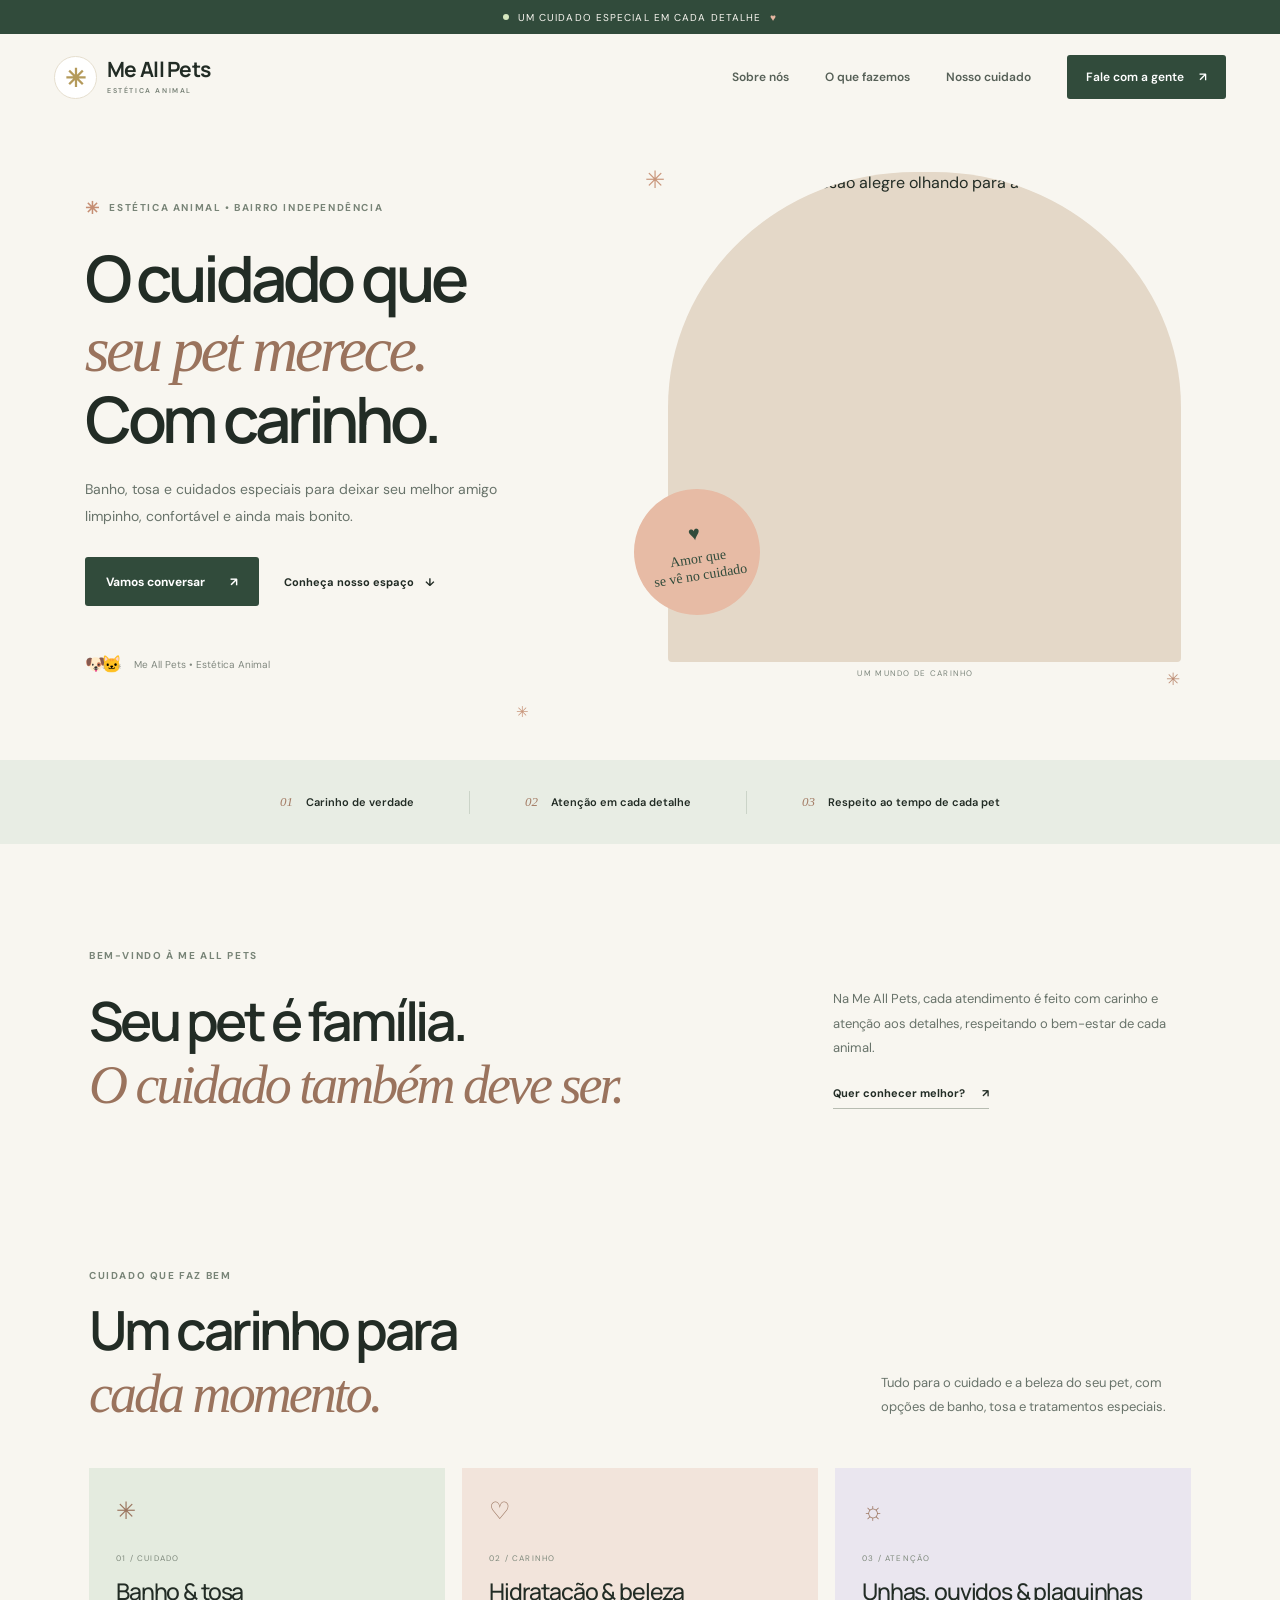
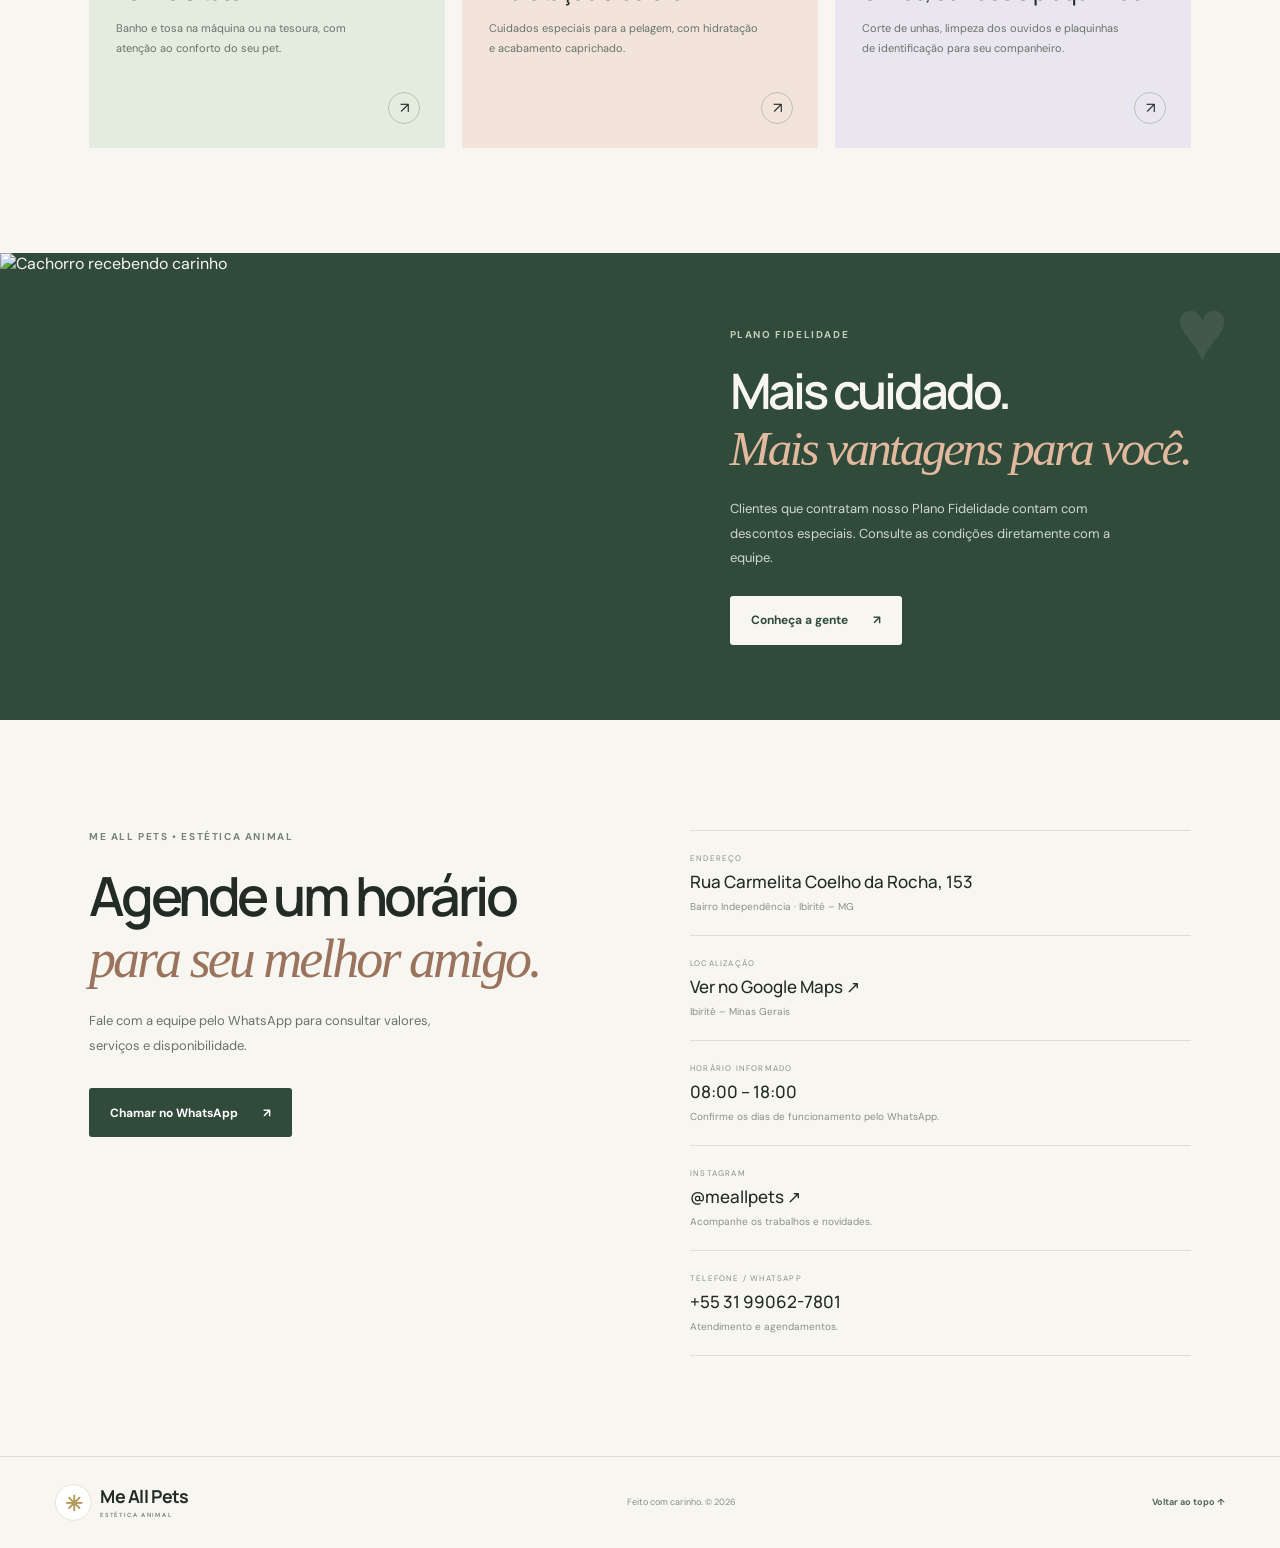
==== index.html @ ff96eff1 "Add confirmed city and map link for Me All Pets" ====
<!doctype html>
<html lang="pt-BR">
<head>
  <meta charset="utf-8">
  <meta name="viewport" content="width=device-width, initial-scale=1">
  <meta name="theme-color" content="#f8f6f0">
  <meta name="description" content="Me All Pets em Ibirité, MG — estética animal, banho e tosa, hidratação e plaquinhas de identificação.">
  <title>Me All Pets | Estética Animal</title>
  <link rel="preconnect" href="https://fonts.googleapis.com">
  <link rel="preconnect" href="https://fonts.gstatic.com" crossorigin>
  <link href="https://fonts.googleapis.com/css2?family=DM+Sans:wght@400;500;600;700&family=Manrope:wght@400;500;600;700;800&display=swap" rel="stylesheet">
  <link rel="stylesheet" href="styles.css">
</head>
<body>
  <div class="announcement"><span class="announcement-dot"></span> Um cuidado especial em cada detalhe <span class="announcement-heart">♥</span></div>
  <header class="site-header">
    <a class="brand" href="#inicio" aria-label="Me All Pets, início">
      <span class="brand-mark">✳</span><span>Me All Pets<small>ESTÉTICA ANIMAL</small></span>
    </a>
    <button class="menu-toggle" aria-label="Abrir menu" aria-expanded="false"><span></span><span></span></button>
    <nav class="main-nav" aria-label="Navegação principal">
      <a href="#sobre">Sobre nós</a><a href="#servicos">O que fazemos</a><a href="#diferenciais">Nosso cuidado</a><a href="#contato" class="nav-cta">Fale com a gente <span>↗</span></a>
    </nav>
  </header>

  <main>
    <section class="hero" id="inicio">
      <div class="hero-copy">
        <div class="eyebrow"><span>✳</span> ESTÉTICA ANIMAL • BAIRRO INDEPENDÊNCIA</div>
        <h1>O cuidado que<br><em>seu pet merece.</em><br>Com carinho.</h1>
        <p>Banho, tosa e cuidados especiais para deixar seu melhor amigo limpinho, confortável e ainda mais bonito.</p>
        <div class="hero-actions"><a class="button button-dark" href="#contato">Vamos conversar <span>↗</span></a><a class="text-link" href="#servicos">Conheça nosso espaço <span>↓</span></a></div>
        <div class="hero-note"><span class="note-avatars">🐶 🐱</span><span>Me All Pets • Estética Animal</span></div>
      </div>
      <div class="hero-visual">
        <div class="hero-image-wrap"><img src="https://images.unsplash.com/photo-1543466835-00a7907e9de1?auto=format&fit=crop&w=1100&q=85" alt="Cachorro de expressão alegre olhando para a câmera"></div>
        <div class="floating-sticker"><span>♥</span><strong>Amor que<br>se vê no cuidado</strong></div>
        <div class="image-caption"><span>UM MUNDO DE CARINHO</span><span>✳</span></div>
      </div>
      <span class="hero-spark spark-one">✳</span><span class="hero-spark spark-two">✳</span>
    </section>

    <section class="trust-strip" aria-label="Nosso jeito de cuidar">
      <div><span>01</span><strong>Carinho de verdade</strong></div><i></i><div><span>02</span><strong>Atenção em cada detalhe</strong></div><i></i><div><span>03</span><strong>Respeito ao tempo de cada pet</strong></div>
    </section>

    <section class="intro section-pad" id="sobre">
      <div class="section-kicker">BEM-VINDO À ME ALL PETS</div>
      <div class="intro-grid"><h2>Seu pet é família.<br><em>O cuidado também deve ser.</em></h2><div class="intro-text"><p>Na Me All Pets, cada atendimento é feito com carinho e atenção aos detalhes, respeitando o bem-estar de cada animal.</p><a href="#contato" class="under-link">Quer conhecer melhor? <span>↗</span></a></div></div>
    </section>

    <section class="services section-pad" id="servicos">
      <div class="section-heading"><div><div class="section-kicker">CUIDADO QUE FAZ BEM</div><h2>Um carinho para<br><em>cada momento.</em></h2></div><p>Tudo para o cuidado e a beleza do seu pet, com opções de banho, tosa e tratamentos especiais.</p></div>
      <div class="service-grid">
        <article class="service-card service-green"><div class="service-icon">✳</div><div class="service-number">01 / CUIDADO</div><h3>Banho & tosa</h3><p>Banho e tosa na máquina ou na tesoura, com atenção ao conforto do seu pet.</p><a href="#contato" aria-label="Consultar banho e tosa">↗</a></article>
        <article class="service-card service-peach"><div class="service-icon">♡</div><div class="service-number">02 / CARINHO</div><h3>Hidratação & beleza</h3><p>Cuidados especiais para a pelagem, com hidratação e acabamento caprichado.</p><a href="#contato" aria-label="Consultar produtos e acessórios">↗</a></article>
        <article class="service-card service-lilac"><div class="service-icon">☼</div><div class="service-number">03 / ATENÇÃO</div><h3>Unhas, ouvidos & plaquinhas</h3><p>Corte de unhas, limpeza dos ouvidos e plaquinhas de identificação para seu companheiro.</p><a href="#contato" aria-label="Conversar sobre cuidados">↗</a></article>
      </div>
    </section>

    <section class="care-banner" id="diferenciais">
      <div class="care-photo"><img src="https://images.unsplash.com/photo-1516734212186-a967f81ad0d7?auto=format&fit=crop&w=1000&q=85" alt="Cachorro recebendo carinho"></div>
      <div class="care-copy"><div class="section-kicker">PLANO FIDELIDADE</div><h2>Mais cuidado.<br><em>Mais vantagens para você.</em></h2><p>Clientes que contratam nosso Plano Fidelidade contam com descontos especiais. Consulte as condições diretamente com a equipe.</p><a class="button button-light" href="#contato">Conheça a gente <span>↗</span></a></div>
      <span class="care-decoration">♥</span>
    </section>

    <section class="contact section-pad" id="contato">
      <div class="contact-main"><div class="section-kicker">ME ALL PETS • ESTÉTICA ANIMAL</div><h2>Agende um horário<br><em>para seu melhor amigo.</em></h2><p>Fale com a equipe pelo WhatsApp para consultar valores, serviços e disponibilidade.</p><a class="button button-dark" href="https://api.whatsapp.com/send?phone=5531990627801" target="_blank" rel="noopener">Chamar no WhatsApp <span>↗</span></a></div>
      <div class="contact-details"><div class="detail-row"><span>ENDEREÇO</span><strong>Rua Carmelita Coelho da Rocha, 153</strong><small>Bairro Independência · Ibirité – MG</small></div><div class="detail-row"><span>LOCALIZAÇÃO</span><strong><a href="https://www.google.com/maps/search/?api=1&query=Rua+Carmelita+Coelho+da+Rocha+153+Ibirite+MG" target="_blank" rel="noopener">Ver no Google Maps ↗</a></strong><small>Ibirité – Minas Gerais</small></div><div class="detail-row"><span>HORÁRIO INFORMADO</span><strong>08:00 – 18:00</strong><small>Confirme os dias de funcionamento pelo WhatsApp.</small></div><div class="detail-row"><span>INSTAGRAM</span><strong><a href="https://www.instagram.com/meallpets/" target="_blank" rel="noopener">@meallpets ↗</a></strong><small>Acompanhe os trabalhos e novidades.</small></div><div class="detail-row"><span>TELEFONE / WHATSAPP</span><strong>+55 31 99062-7801</strong><small>Atendimento e agendamentos.</small></div></div>
    </section>
  </main>

  <footer class="footer"><a class="brand brand-footer" href="#inicio"><span class="brand-mark">✳</span><span>Me All Pets<small>ESTÉTICA ANIMAL</small></span></a><span>Feito com carinho. © <span id="year"></span></span><a href="#inicio">Voltar ao topo ↑</a></footer>
  <script src="script.js"></script>
</body>
</html>
---- styles.css ----
:root{--ink:#222c25;--muted:#68736a;--cream:#f8f6f0;--green:#dce8d9;--deep:#314b3b;--peach:#f4e3d7;--lilac:#e9e4f0;--line:#dcded5;--serif:Georgia,"Times New Roman",serif}*{box-sizing:border-box}html{scroll-behavior:smooth}body{margin:0;background:var(--cream);color:var(--ink);font-family:"DM Sans",sans-serif}a{color:inherit;text-decoration:none}.announcement{height:34px;background:var(--deep);color:#f8f6f0;display:flex;align-items:center;justify-content:center;gap:9px;font-size:10px;letter-spacing:.11em;text-transform:uppercase}.announcement-dot{width:6px;height:6px;border-radius:50%;background:#d6e7bf}.announcement-heart{color:#e6b6a1}.site-header{height:86px;max-width:1240px;padding:0 34px;margin:auto;display:flex;align-items:center;justify-content:space-between}.brand{display:flex;align-items:center;gap:10px;font-family:"Manrope",sans-serif;font-size:21px;font-weight:700;line-height:1;letter-spacing:-.7px}.brand-mark{width:43px;height:43px;border-radius:50%;background:#fff;color:#b49a5b;border:1px solid #e6dfcf;display:grid;place-items:center;font-size:25px}.brand-light{font-weight:500;color:#829080}.brand small{display:block;font:600 7px "DM Sans",sans-serif;letter-spacing:1.6px;margin-top:6px;color:#778176}.main-nav{display:flex;align-items:center;gap:36px;font-size:12px;font-weight:600}.main-nav>a:not(.nav-cta){color:#566057}.main-nav>a:hover,.text-link:hover,.under-link:hover{color:#a46d54}.nav-cta{background:var(--deep);color:white;padding:14px 19px;border-radius:3px}.nav-cta span{margin-left:12px}.menu-toggle{display:none}.hero{max-width:1240px;margin:auto;padding:52px 34px 70px;display:grid;grid-template-columns:1fr 1fr;align-items:center;gap:55px;position:relative;overflow:hidden}.hero-copy{padding:20px 0 10px 5.5%}.eyebrow,.section-kicker{font-size:10px;font-weight:700;letter-spacing:.16em;color:#788477}.eyebrow{display:flex;align-items:center;gap:9px;margin-bottom:24px}.eyebrow span{color:#c58e73;font-size:17px}h1,h2,h3,p{margin-top:0}h1,h2{font-family:"Manrope",sans-serif;font-weight:600;letter-spacing:-.065em}h1{font-size:clamp(43px,5vw,68px);line-height:1.08;margin-bottom:23px}h1 em,h2 em{font-family:var(--serif);font-weight:400;color:#9a735d;letter-spacing:-.055em} .hero-copy>p{max-width:420px;color:var(--muted);font-size:14px;line-height:1.9;margin-bottom:28px}.hero-actions{display:flex;align-items:center;gap:25px;flex-wrap:wrap}.button{min-height:49px;padding:0 21px;display:inline-flex;align-items:center;justify-content:center;gap:25px;font-size:12px;font-weight:700;border-radius:3px;transition:transform .2s,background .2s}.button:hover{transform:translateY(-3px)}.button-dark{background:var(--deep);color:#fff}.button-dark:hover{background:#22382b}.button-light{background:var(--cream);color:var(--deep)}.text-link,.under-link{font-size:11px;font-weight:700}.text-link span{margin-left:8px}.hero-note{display:flex;align-items:center;gap:12px;margin-top:47px;color:#81887f;font-size:10px}.note-avatars{font-size:17px;letter-spacing:-5px;padding-right:5px}.hero-visual{position:relative;padding:0 8% 28px 0}.hero-image-wrap{height:490px;overflow:hidden;border-radius:48% 48% 4px 4px;background:#e4d8c8}.hero-image-wrap img,.care-photo img{width:100%;height:100%;object-fit:cover;display:block}.hero-image-wrap img{object-position:52% center}.floating-sticker{position:absolute;left:-34px;bottom:75px;width:126px;height:126px;border-radius:50%;background:#e7bba5;display:flex;flex-direction:column;justify-content:center;align-items:center;text-align:center;color:var(--deep);transform:rotate(-9deg)}.floating-sticker span{font-size:20px;margin-bottom:5px}.floating-sticker strong{font-family:var(--serif);font-size:14px;font-weight:400;line-height:1.15}.image-caption{position:absolute;bottom:0;right:8%;width:58%;display:flex;justify-content:space-between;font-size:8px;letter-spacing:.16em;color:#7d877d}.image-caption span:last-child{font-size:17px;color:#bd8d74}.hero-spark{position:absolute;color:#c8957a}.spark-one{top:44px;right:48%;font-size:24px}.spark-two{bottom:38px;left:40%;font-size:15px}.trust-strip{background:#e8ede4;min-height:84px;display:flex;align-items:center;justify-content:center;gap:55px;padding:20px}.trust-strip div{display:flex;align-items:center;gap:13px}.trust-strip div span{font:italic 13px var(--serif);color:#a47c65}.trust-strip strong{font-size:11px;font-weight:600}.trust-strip i{height:23px;width:1px;background:#cbd4c8}.section-pad{max-width:1170px;margin:auto;padding:105px 34px}.intro .section-kicker{margin-bottom:25px}.intro-grid{display:grid;grid-template-columns:1.3fr .7fr;gap:80px;align-items:end}.intro h2,.section-heading h2,.care-copy h2,.contact h2{font-size:clamp(35px,4.3vw,54px);line-height:1.14;margin:0}.intro-text{max-width:360px;padding-bottom:7px}.intro-text p,.section-heading>p,.care-copy>p,.contact-main>p{font-size:13px;line-height:1.9;color:var(--muted);margin-bottom:20px}.under-link{display:inline-block;border-bottom:1px solid #b7bcb1;padding-bottom:8px}.under-link span{margin-left:14px}.services{padding-top:48px}.section-heading{display:flex;align-items:end;justify-content:space-between;gap:50px;margin-bottom:43px}.section-heading .section-kicker{margin-bottom:17px}.section-heading>p{max-width:310px;margin-bottom:5px}.service-grid{display:grid;grid-template-columns:repeat(3,1fr);gap:17px}.service-card{min-height:280px;padding:27px 27px 25px;position:relative}.service-green{background:#e4ebdf}.service-peach{background:#f2e4db}.service-lilac{background:#eae6ef}.service-icon{font-size:24px;color:#9b755f;margin-bottom:27px}.service-number{font-size:8px;letter-spacing:.15em;color:#7e897c;margin-bottom:12px}.service-card h3{font:500 23px "Manrope",sans-serif;letter-spacing:-.05em;margin-bottom:12px}.service-card p{max-width:270px;font-size:11px;line-height:1.8;color:#68736a}.service-card>a{position:absolute;right:25px;bottom:24px;width:32px;height:32px;border:1px solid #b9c2b5;border-radius:50%;display:grid;place-items:center;font-size:15px;transition:all .2s}.service-card>a:hover{background:var(--deep);color:white}.care-banner{background:var(--deep);color:#f8f6f0;display:grid;grid-template-columns:1fr 1fr;min-height:425px;position:relative;overflow:hidden}.care-photo{min-height:425px}.care-photo img{object-position:center 45%}.care-copy{padding:75px clamp(35px,7vw,100px);align-self:center;position:relative;z-index:1}.care-copy .section-kicker{color:#c3cdbd;margin-bottom:22px}.care-copy h2{font-size:clamp(34px,4vw,49px);margin-bottom:20px}.care-copy h2 em{color:#e2b99f}.care-copy>p{color:#d0d9ce;max-width:390px;margin-bottom:25px}.care-decoration{position:absolute;right:4%;top:4%;font-size:90px;color:#506755;opacity:.5}.contact{display:grid;grid-template-columns:1fr 1fr;gap:100px;padding-top:110px;padding-bottom:100px}.contact-main .section-kicker{margin-bottom:22px}.contact h2{margin-bottom:18px}.contact-main>p{max-width:350px}.contact-main .button{margin-top:10px}.contact-details{border-top:1px solid var(--line)}.detail-row{padding:22px 0;border-bottom:1px solid var(--line);display:flex;flex-direction:column;gap:7px}.detail-row>span{font-size:8px;letter-spacing:.15em;color:#899187}.detail-row strong{font:500 17px "Manrope",sans-serif}.detail-row small{font-size:10px;color:#899187}.footer{border-top:1px solid var(--line);min-height:92px;padding:20px max(34px,calc((100vw - 1170px)/2));display:flex;align-items:center;justify-content:space-between;color:#879087;font-size:9px}.brand-footer{color:var(--ink);transform:scale(.85);transform-origin:left center}.footer>a:last-child{font-weight:700;color:#58675a}
@media(max-width:760px){.site-header{height:72px;padding:0 22px}.menu-toggle{display:flex;width:39px;height:39px;border:1px solid var(--line);background:transparent;border-radius:50%;align-items:center;justify-content:center;flex-direction:column;gap:5px}.menu-toggle span{width:15px;height:1px;background:var(--ink)}.main-nav{display:none;position:absolute;top:106px;left:0;right:0;z-index:10;background:var(--cream);padding:20px 24px 25px;box-shadow:0 12px 20px #24332612;flex-direction:column;align-items:stretch;gap:20px}.main-nav.open{display:flex}.nav-cta{text-align:center}.hero{padding:35px 22px 52px;grid-template-columns:1fr;gap:32px}.hero-copy{padding:0}.hero-copy>p{font-size:13px}.hero-note{margin-top:30px}.hero-visual{padding:0 8% 28px 4%}.hero-image-wrap{height:390px}.floating-sticker{left:-8px;bottom:66px;width:105px;height:105px}.floating-sticker strong{font-size:12px}.image-caption{right:8%;width:70%}.spark-one{top:48%;right:6%}.spark-two{left:75%;bottom:12px}.trust-strip{gap:14px;align-items:flex-start;flex-direction:column;padding:23px 28px}.trust-strip i{display:none}.trust-strip div{gap:12px}.section-pad{padding:75px 22px}.intro-grid,.contact{grid-template-columns:1fr;gap:28px}.intro-grid{gap:23px}.intro-text{max-width:460px}.services{padding-top:15px}.section-heading{display:block;margin-bottom:28px}.section-heading>p{margin-top:18px}.service-grid{grid-template-columns:1fr;gap:12px}.service-card{min-height:235px}.care-banner{grid-template-columns:1fr}.care-photo{min-height:280px;height:280px}.care-copy{padding:48px 25px 55px}.care-decoration{top:265px;right:20px}.contact{gap:45px;padding-top:75px;padding-bottom:75px}.footer{padding:20px 22px;gap:10px;flex-wrap:wrap}.footer>span{order:3;width:100%;text-align:center}}@media(min-width:761px) and (max-width:980px){.main-nav{gap:18px}.hero{gap:25px}.hero-image-wrap{height:420px}.hero-copy{padding-left:0}.trust-strip{gap:25px}.contact{gap:45px}}@media(prefers-reduced-motion:reduce){html{scroll-behavior:auto}*,*::before,*::after{transition:none!important}}
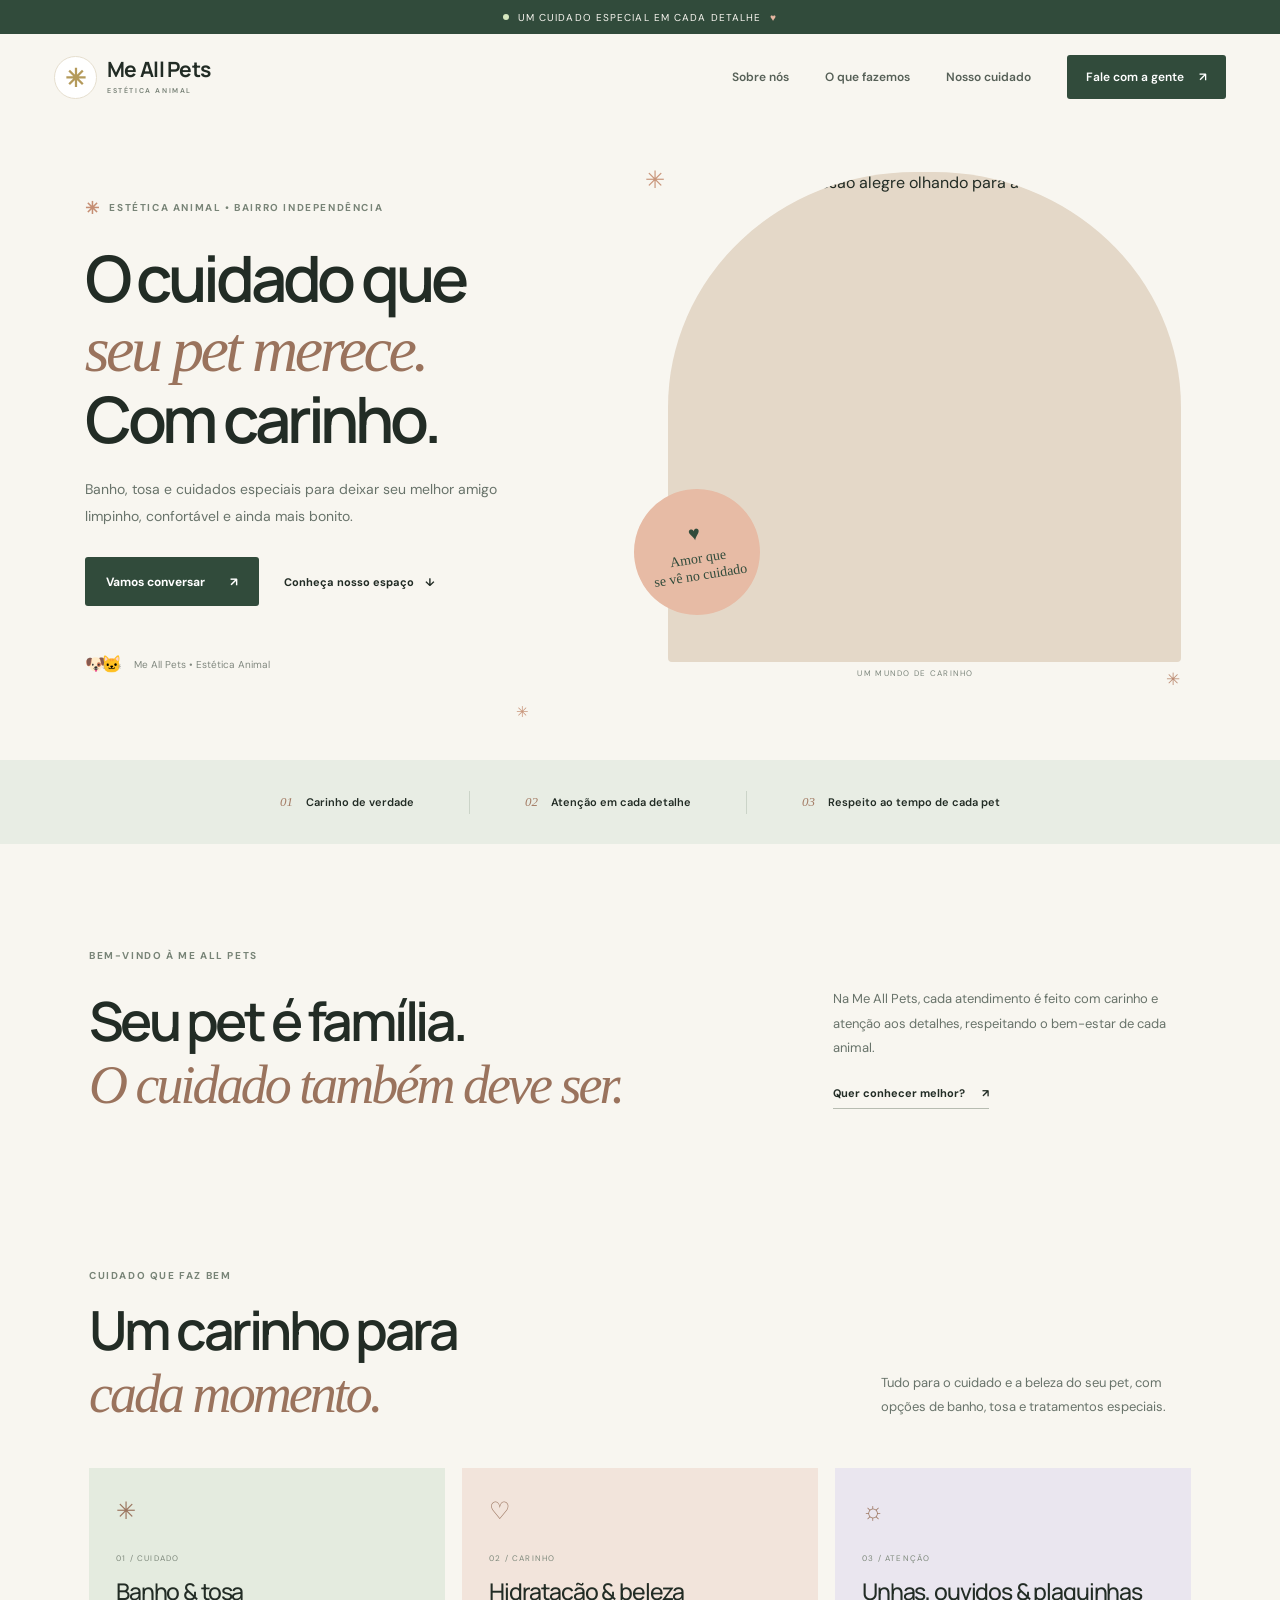
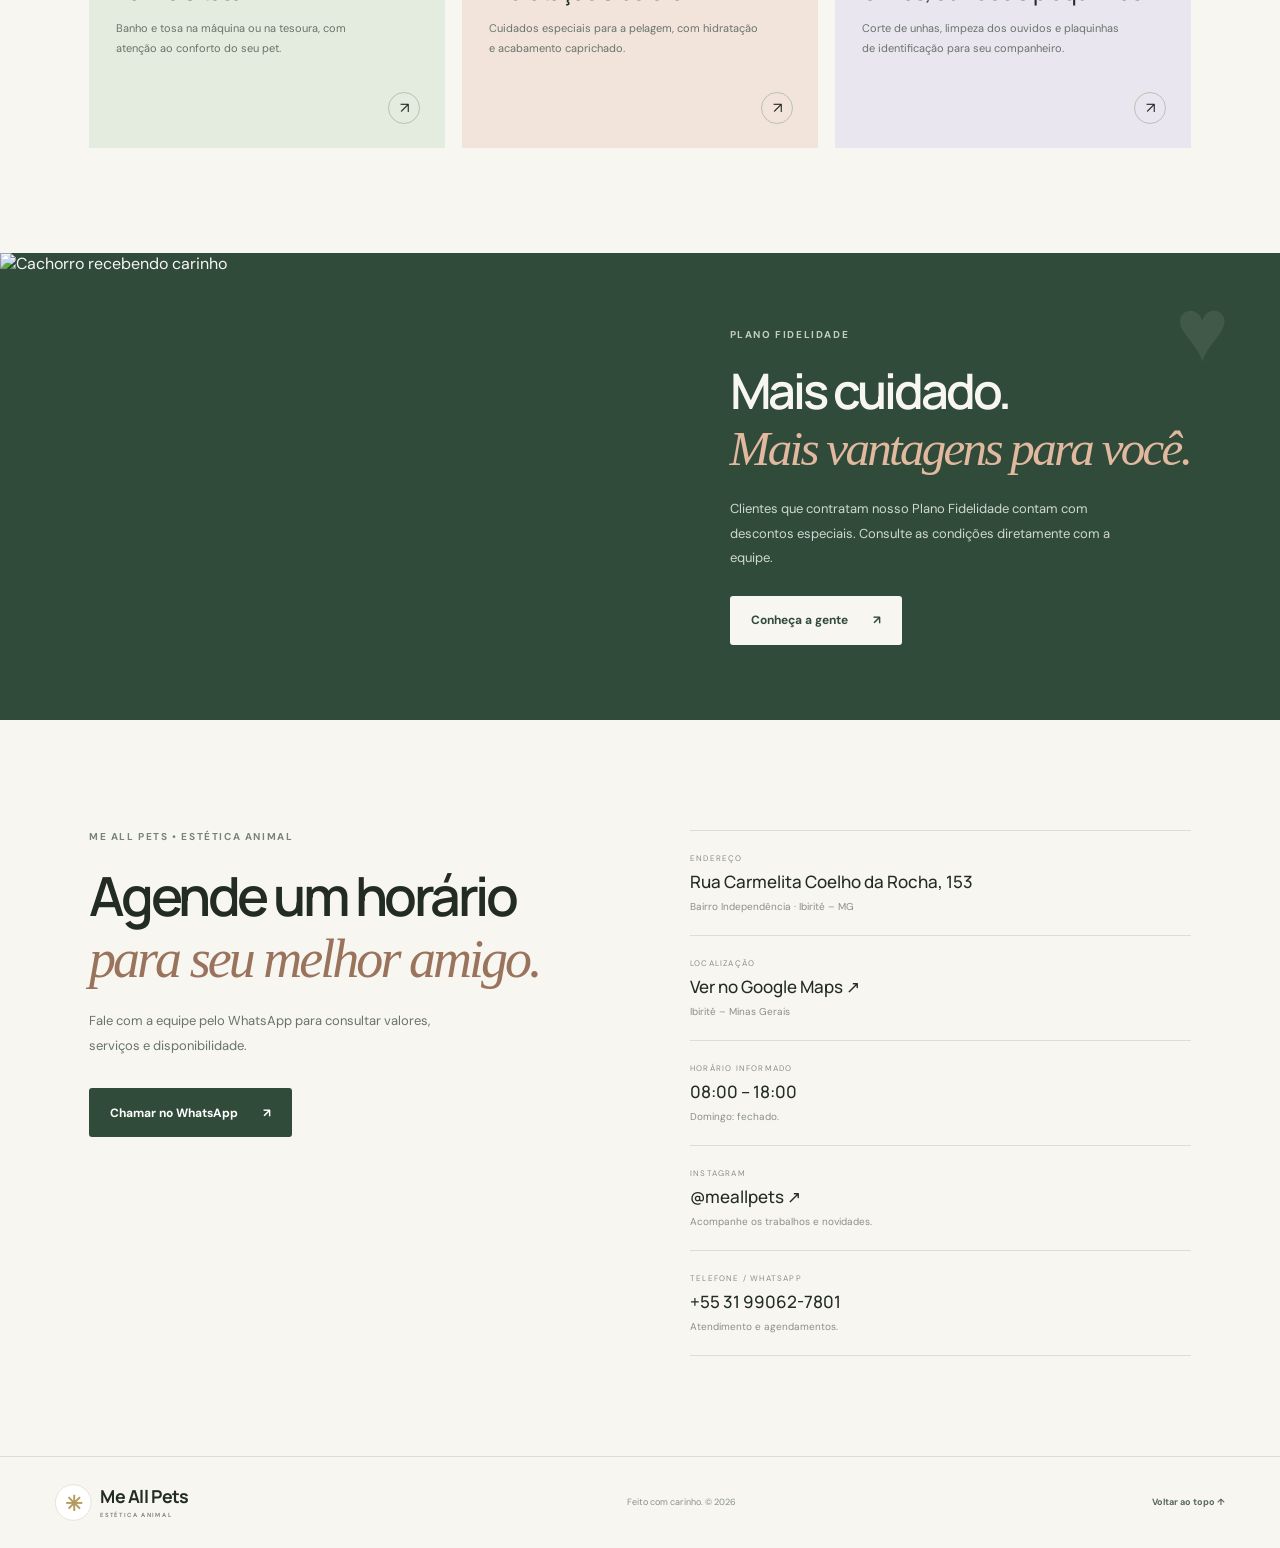
==== commit 34934863: "Show Sunday closure in Me All Pets contact hours" ====
--- a/index.html
+++ b/index.html
@@ -66,7 +66,7 @@
 
     <section class="contact section-pad" id="contato">
       <div class="contact-main"><div class="section-kicker">ME ALL PETS • ESTÉTICA ANIMAL</div><h2>Agende um horário<br><em>para seu melhor amigo.</em></h2><p>Fale com a equipe pelo WhatsApp para consultar valores, serviços e disponibilidade.</p><a class="button button-dark" href="https://api.whatsapp.com/send?phone=5531990627801" target="_blank" rel="noopener">Chamar no WhatsApp <span>↗</span></a></div>
-      <div class="contact-details"><div class="detail-row"><span>ENDEREÇO</span><strong>Rua Carmelita Coelho da Rocha, 153</strong><small>Bairro Independência · Ibirité – MG</small></div><div class="detail-row"><span>LOCALIZAÇÃO</span><strong><a href="https://www.google.com/maps/search/?api=1&query=Rua+Carmelita+Coelho+da+Rocha+153+Ibirite+MG" target="_blank" rel="noopener">Ver no Google Maps ↗</a></strong><small>Ibirité – Minas Gerais</small></div><div class="detail-row"><span>HORÁRIO INFORMADO</span><strong>08:00 – 18:00</strong><small>Confirme os dias de funcionamento pelo WhatsApp.</small></div><div class="detail-row"><span>INSTAGRAM</span><strong><a href="https://www.instagram.com/meallpets/" target="_blank" rel="noopener">@meallpets ↗</a></strong><small>Acompanhe os trabalhos e novidades.</small></div><div class="detail-row"><span>TELEFONE / WHATSAPP</span><strong>+55 31 99062-7801</strong><small>Atendimento e agendamentos.</small></div></div>
+      <div class="contact-details"><div class="detail-row"><span>ENDEREÇO</span><strong>Rua Carmelita Coelho da Rocha, 153</strong><small>Bairro Independência · Ibirité – MG</small></div><div class="detail-row"><span>LOCALIZAÇÃO</span><strong><a href="https://www.google.com/maps/search/?api=1&query=Rua+Carmelita+Coelho+da+Rocha+153+Ibirite+MG" target="_blank" rel="noopener">Ver no Google Maps ↗</a></strong><small>Ibirité – Minas Gerais</small></div><div class="detail-row"><span>HORÁRIO INFORMADO</span><strong>08:00 – 18:00</strong><small>Domingo: fechado.</small></div><div class="detail-row"><span>INSTAGRAM</span><strong><a href="https://www.instagram.com/meallpets/" target="_blank" rel="noopener">@meallpets ↗</a></strong><small>Acompanhe os trabalhos e novidades.</small></div><div class="detail-row"><span>TELEFONE / WHATSAPP</span><strong>+55 31 99062-7801</strong><small>Atendimento e agendamentos.</small></div></div>
     </section>
   </main>
 
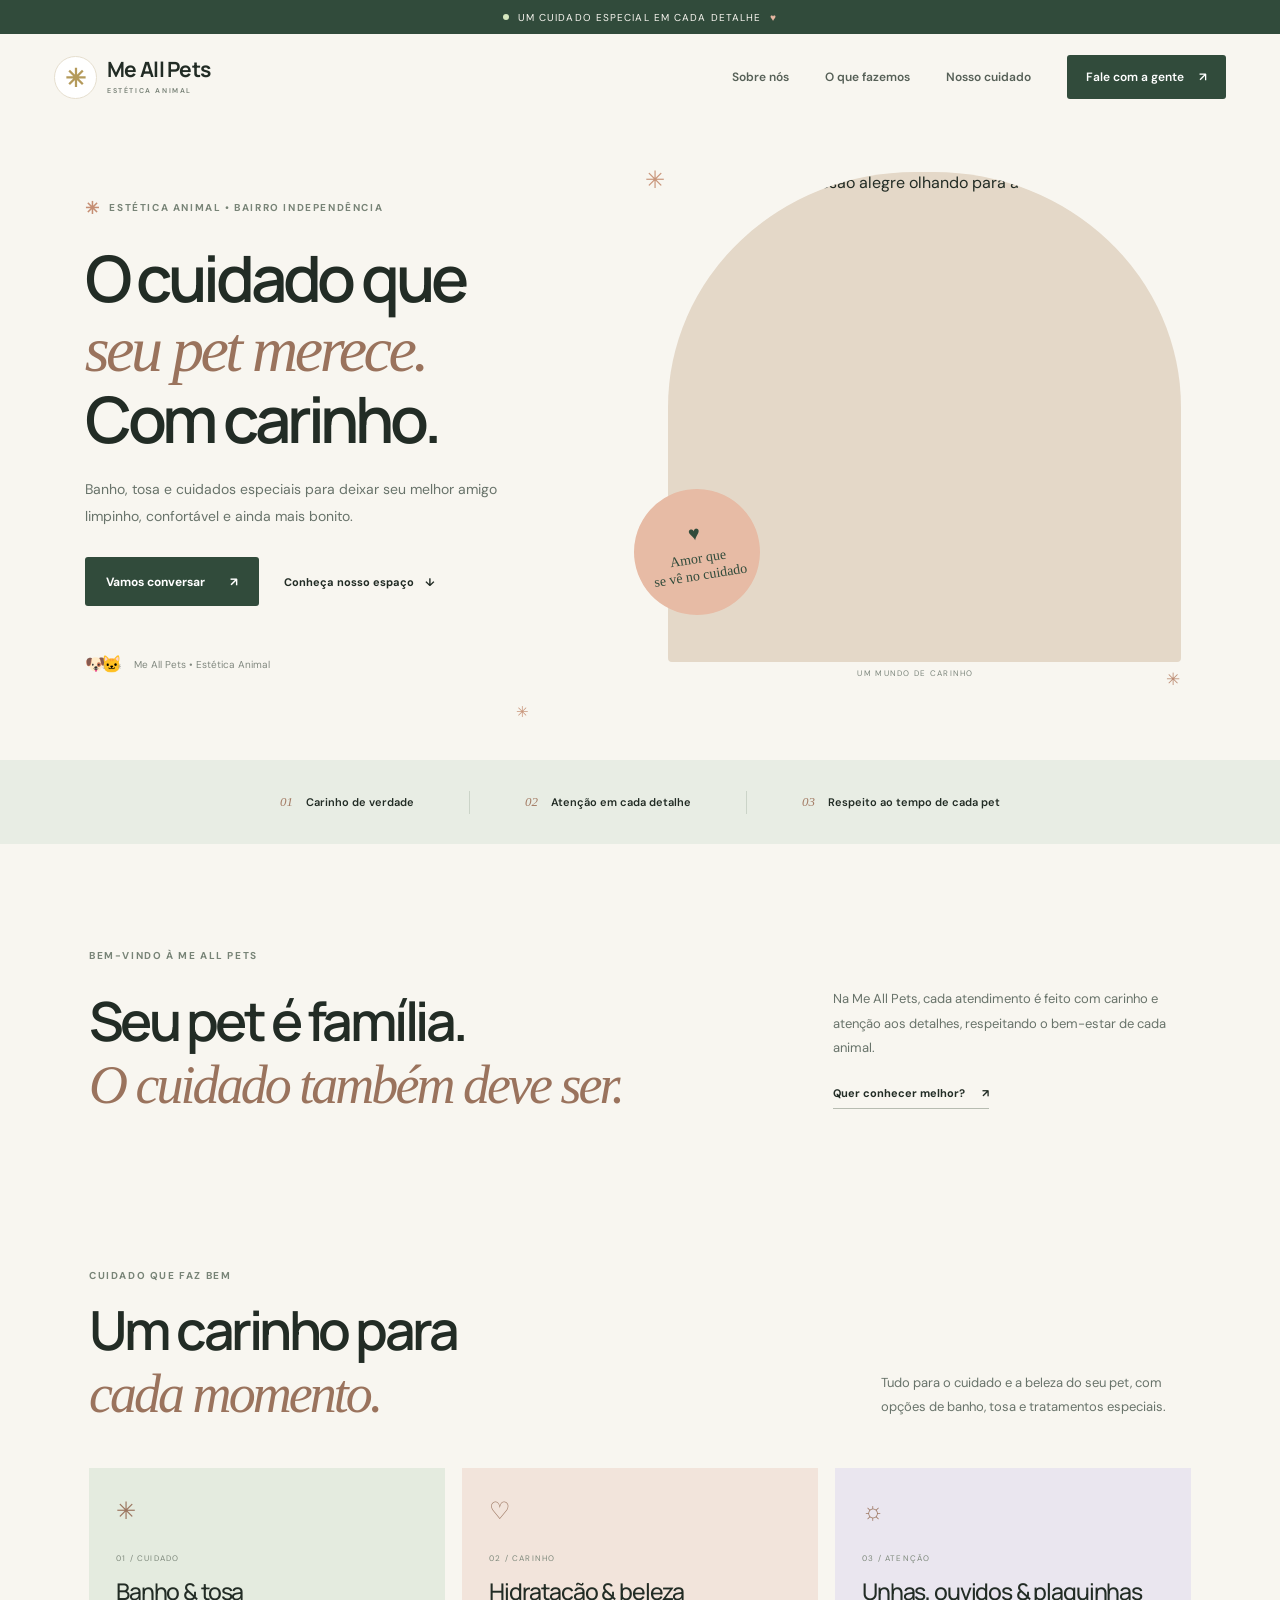
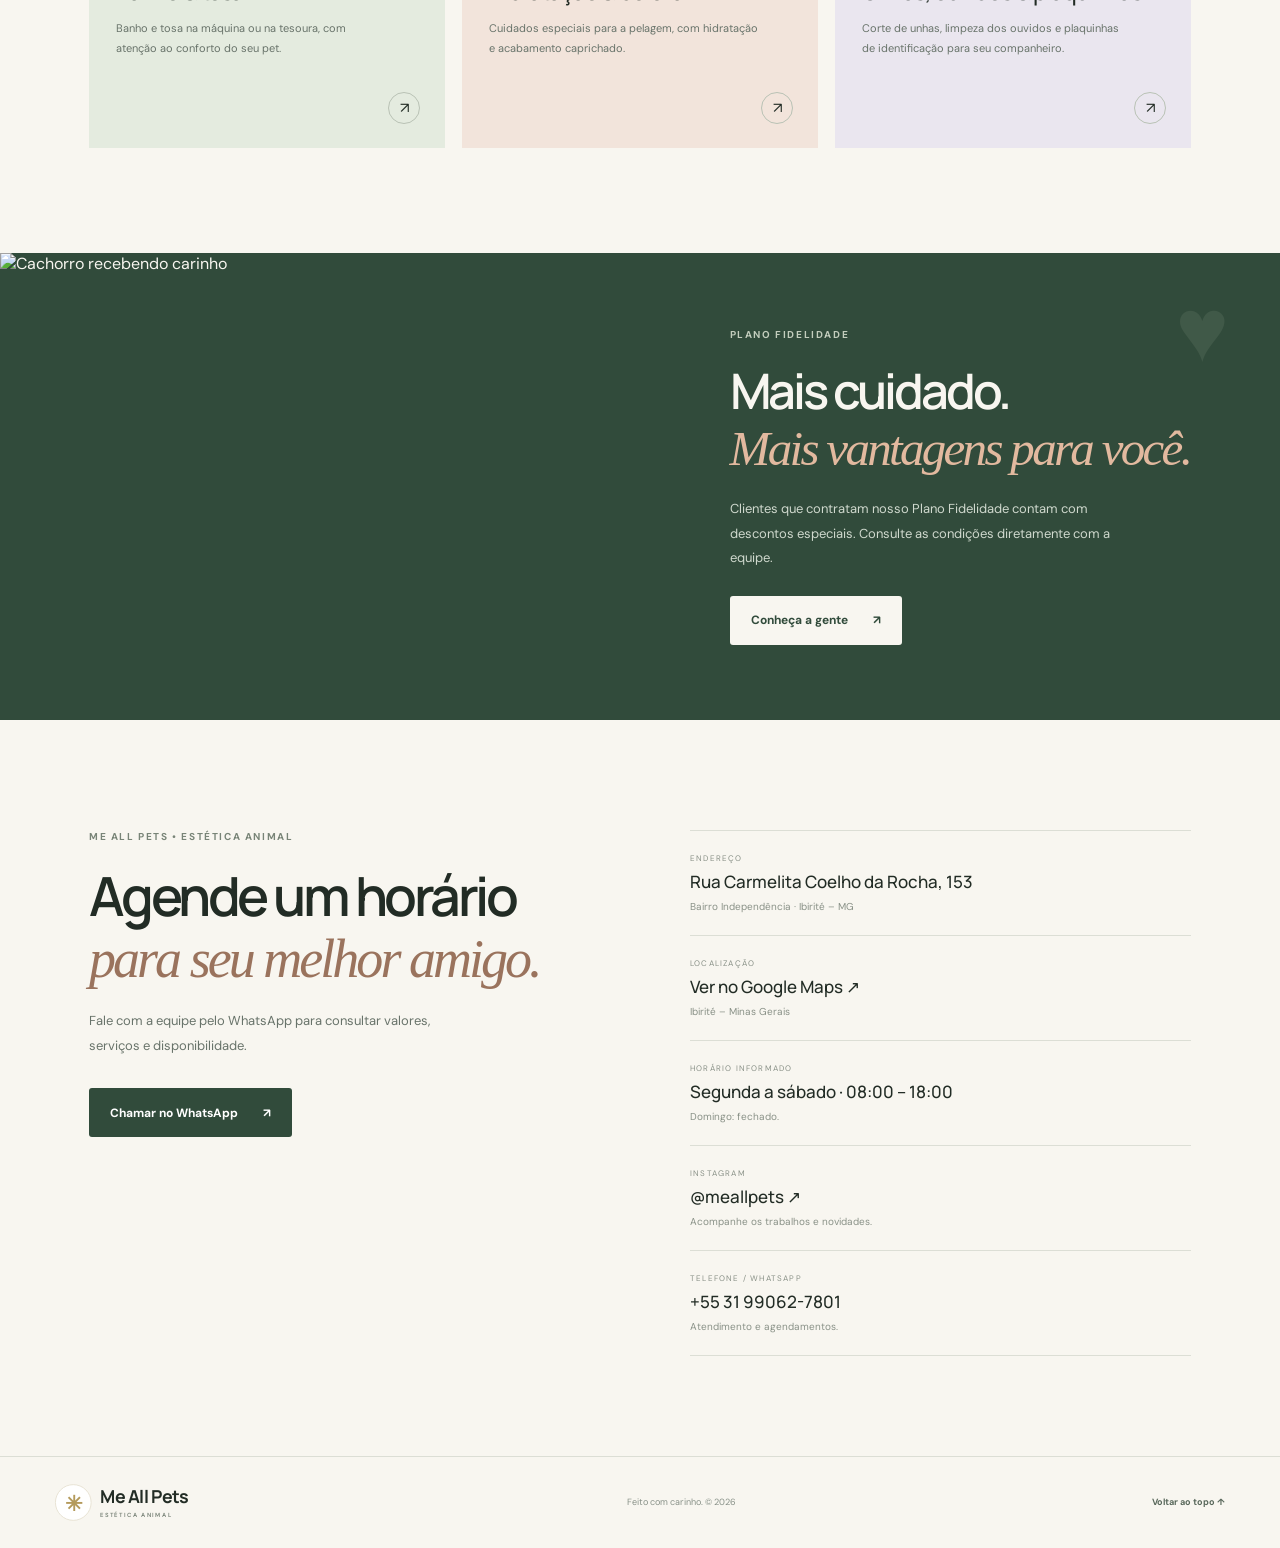
==== commit 0174b070: "Confirm business hours Monday through Saturday" ====
--- a/index.html
+++ b/index.html
@@ -66,7 +66,7 @@
 
     <section class="contact section-pad" id="contato">
       <div class="contact-main"><div class="section-kicker">ME ALL PETS • ESTÉTICA ANIMAL</div><h2>Agende um horário<br><em>para seu melhor amigo.</em></h2><p>Fale com a equipe pelo WhatsApp para consultar valores, serviços e disponibilidade.</p><a class="button button-dark" href="https://api.whatsapp.com/send?phone=5531990627801" target="_blank" rel="noopener">Chamar no WhatsApp <span>↗</span></a></div>
-      <div class="contact-details"><div class="detail-row"><span>ENDEREÇO</span><strong>Rua Carmelita Coelho da Rocha, 153</strong><small>Bairro Independência · Ibirité – MG</small></div><div class="detail-row"><span>LOCALIZAÇÃO</span><strong><a href="https://www.google.com/maps/search/?api=1&query=Rua+Carmelita+Coelho+da+Rocha+153+Ibirite+MG" target="_blank" rel="noopener">Ver no Google Maps ↗</a></strong><small>Ibirité – Minas Gerais</small></div><div class="detail-row"><span>HORÁRIO INFORMADO</span><strong>08:00 – 18:00</strong><small>Domingo: fechado.</small></div><div class="detail-row"><span>INSTAGRAM</span><strong><a href="https://www.instagram.com/meallpets/" target="_blank" rel="noopener">@meallpets ↗</a></strong><small>Acompanhe os trabalhos e novidades.</small></div><div class="detail-row"><span>TELEFONE / WHATSAPP</span><strong>+55 31 99062-7801</strong><small>Atendimento e agendamentos.</small></div></div>
+      <div class="contact-details"><div class="detail-row"><span>ENDEREÇO</span><strong>Rua Carmelita Coelho da Rocha, 153</strong><small>Bairro Independência · Ibirité – MG</small></div><div class="detail-row"><span>LOCALIZAÇÃO</span><strong><a href="https://www.google.com/maps/search/?api=1&query=Rua+Carmelita+Coelho+da+Rocha+153+Ibirite+MG" target="_blank" rel="noopener">Ver no Google Maps ↗</a></strong><small>Ibirité – Minas Gerais</small></div><div class="detail-row"><span>HORÁRIO INFORMADO</span><strong>Segunda a sábado · 08:00 – 18:00</strong><small>Domingo: fechado.</small></div><div class="detail-row"><span>INSTAGRAM</span><strong><a href="https://www.instagram.com/meallpets/" target="_blank" rel="noopener">@meallpets ↗</a></strong><small>Acompanhe os trabalhos e novidades.</small></div><div class="detail-row"><span>TELEFONE / WHATSAPP</span><strong>+55 31 99062-7801</strong><small>Atendimento e agendamentos.</small></div></div>
     </section>
   </main>
 
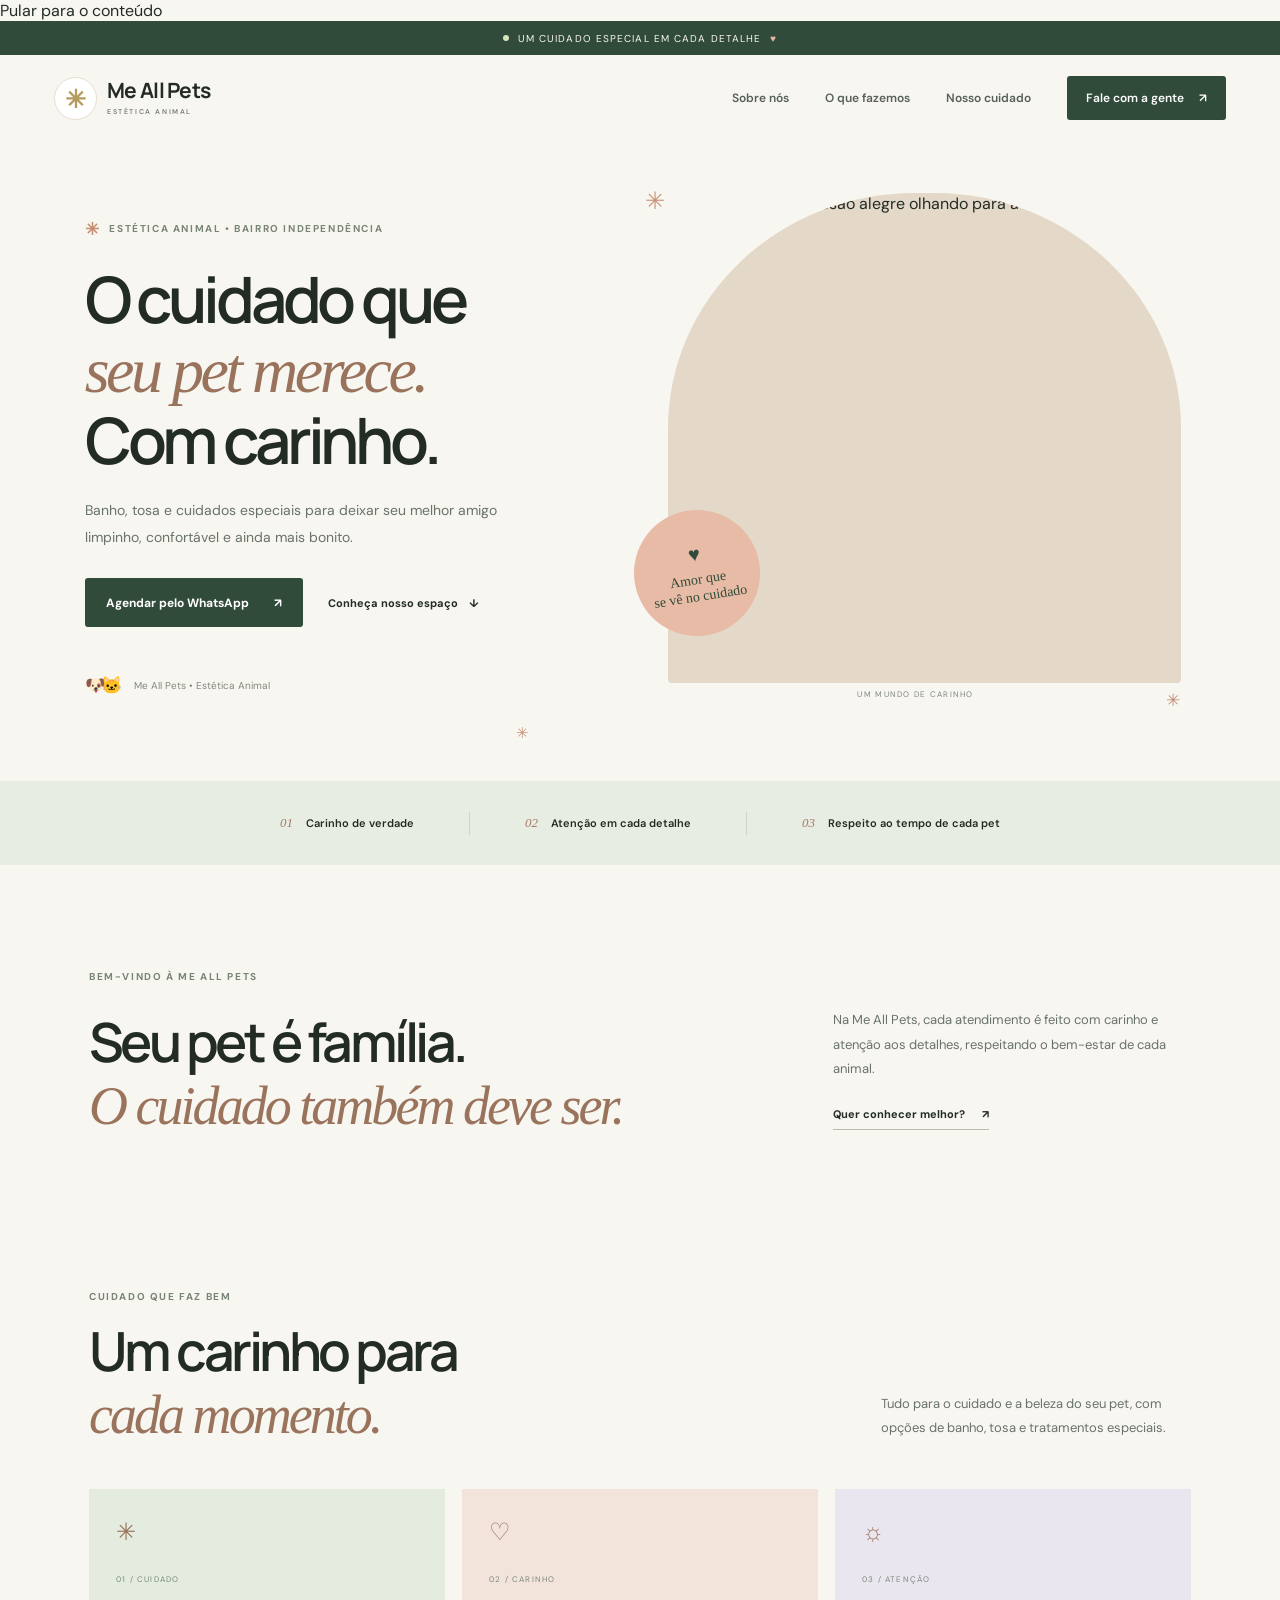
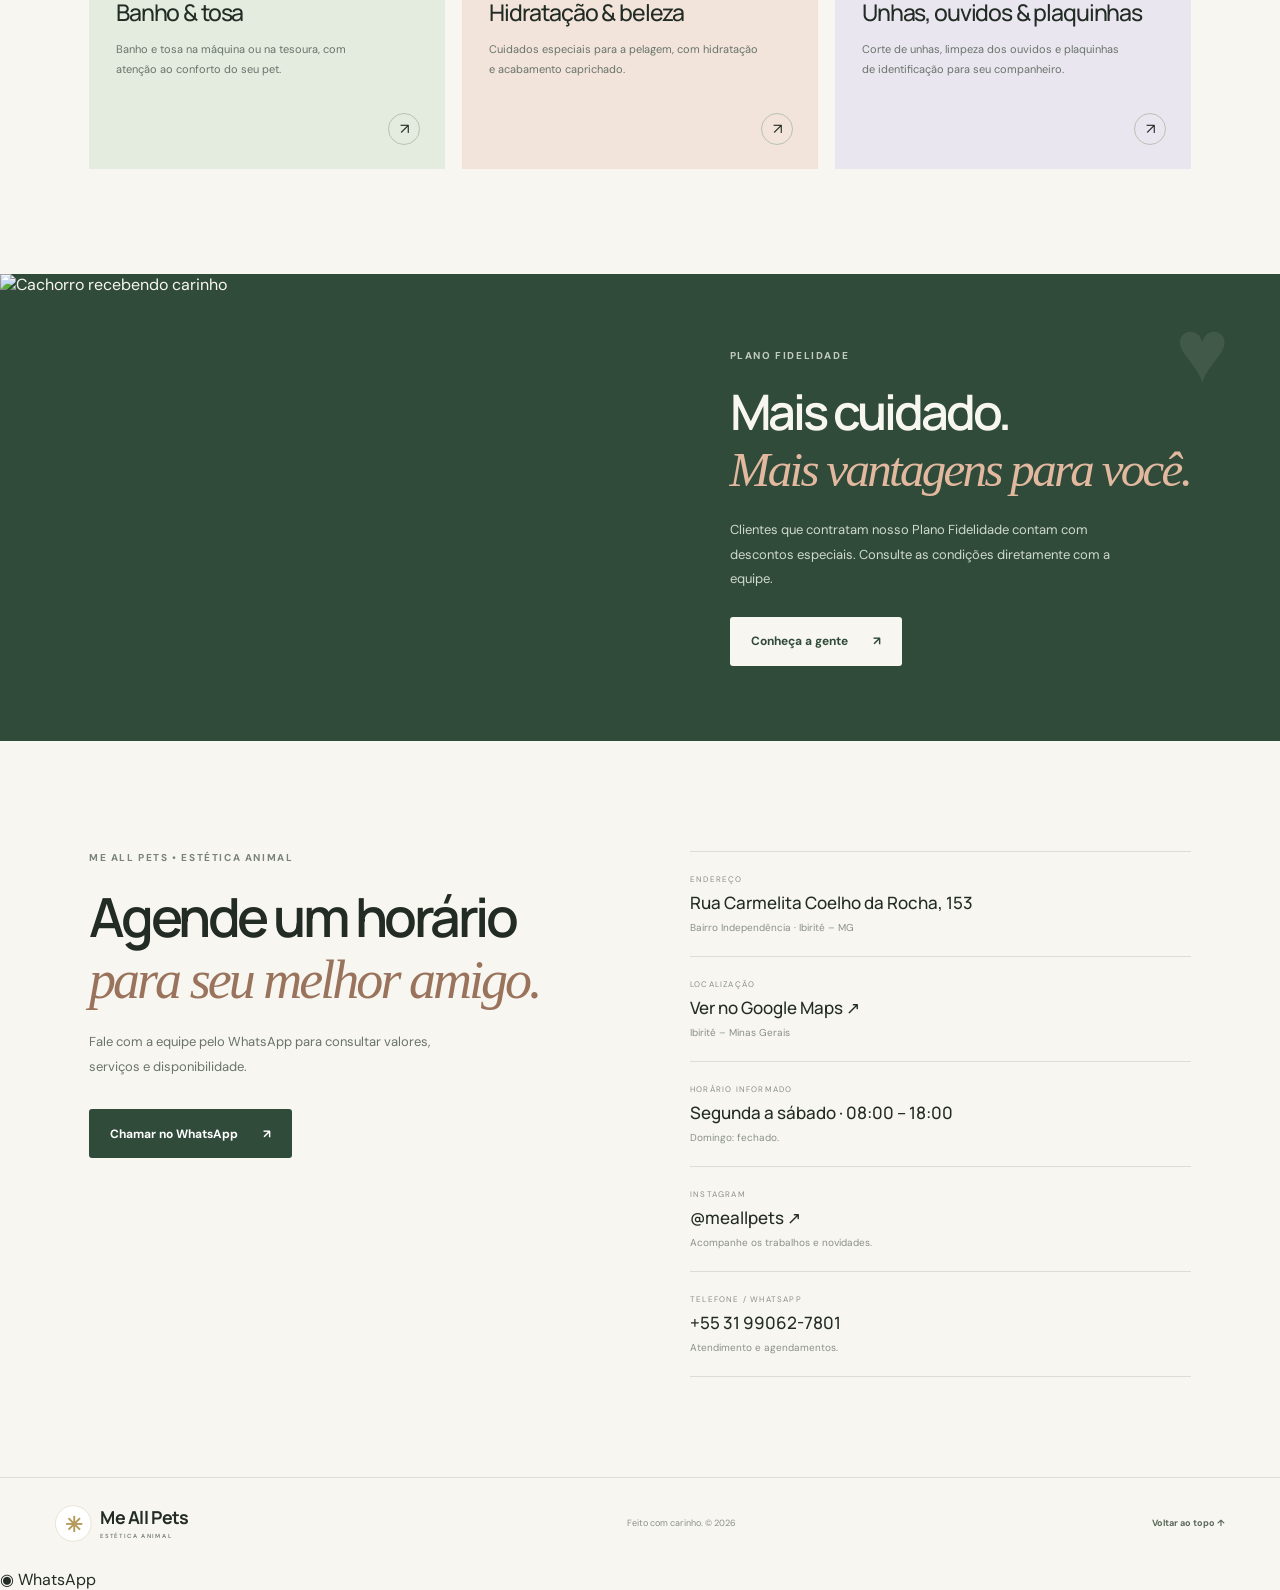
==== commit 75cd9186: "Melhora SEO, acessibilidade e chamadas de agendamento" ====
--- a/index.html
+++ b/index.html
@@ -3,33 +3,45 @@
 <head>
   <meta charset="utf-8">
   <meta name="viewport" content="width=device-width, initial-scale=1">
-  <meta name="theme-color" content="#f8f6f0">
+  <meta name="theme-color" content="#171717">
+  <meta name="robots" content="index, follow">
+  <meta property="og:type" content="website">
+  <meta property="og:locale" content="pt_BR">
+  <meta property="og:site_name" content="Me All Pets">
+  <meta property="og:title" content="Me All Pets | Estética Animal em Ibirité">
+  <meta property="og:description" content="Banho, tosa e cuidados especiais para seu pet em Ibirité, MG. Fale com a equipe pelo WhatsApp.">
+  <meta property="og:image" content="https://images.unsplash.com/photo-1543466835-00a7907e9de1?auto=format&fit=crop&w=1200&q=85">
+  <meta name="twitter:card" content="summary_large_image">
   <meta name="description" content="Me All Pets em Ibirité, MG — estética animal, banho e tosa, hidratação e plaquinhas de identificação.">
   <title>Me All Pets | Estética Animal</title>
   <link rel="preconnect" href="https://fonts.googleapis.com">
   <link rel="preconnect" href="https://fonts.gstatic.com" crossorigin>
   <link href="https://fonts.googleapis.com/css2?family=DM+Sans:wght@400;500;600;700&family=Manrope:wght@400;500;600;700;800&display=swap" rel="stylesheet">
   <link rel="stylesheet" href="styles.css">
+  <link rel="icon" href="favicon.svg" type="image/svg+xml">
+  <link rel="canonical" href="https://crypto-site-ca34f4.netlify.app/">
+  <script type="application/ld+json">{"@context":"https://schema.org","@type":"PetStore","name":"Me All Pets","description":"Estética animal: banho, tosa e cuidados para pets em Ibirité, MG.","telephone":"+55 31 99062-7801","address":{"@type":"PostalAddress","streetAddress":"Rua Carmelita Coelho da Rocha, 153","addressLocality":"Ibirité","addressRegion":"MG","addressCountry":"BR"},"openingHours":["Mo-Sa 08:00-18:00"],"sameAs":["https://www.instagram.com/meallpets/"]}</script>
 </head>
 <body>
+  <a class="skip-link" href="#conteudo">Pular para o conteúdo</a>
   <div class="announcement"><span class="announcement-dot"></span> Um cuidado especial em cada detalhe <span class="announcement-heart">♥</span></div>
   <header class="site-header">
     <a class="brand" href="#inicio" aria-label="Me All Pets, início">
       <span class="brand-mark">✳</span><span>Me All Pets<small>ESTÉTICA ANIMAL</small></span>
     </a>
-    <button class="menu-toggle" aria-label="Abrir menu" aria-expanded="false"><span></span><span></span></button>
-    <nav class="main-nav" aria-label="Navegação principal">
+    <button class="menu-toggle" type="button" aria-label="Abrir menu" aria-controls="menu-principal" aria-expanded="false"><span></span><span></span></button>
+    <nav class="main-nav" id="menu-principal" aria-label="Navegação principal">
       <a href="#sobre">Sobre nós</a><a href="#servicos">O que fazemos</a><a href="#diferenciais">Nosso cuidado</a><a href="#contato" class="nav-cta">Fale com a gente <span>↗</span></a>
     </nav>
   </header>
 
-  <main>
+  <main id="conteudo">
     <section class="hero" id="inicio">
       <div class="hero-copy">
         <div class="eyebrow"><span>✳</span> ESTÉTICA ANIMAL • BAIRRO INDEPENDÊNCIA</div>
         <h1>O cuidado que<br><em>seu pet merece.</em><br>Com carinho.</h1>
         <p>Banho, tosa e cuidados especiais para deixar seu melhor amigo limpinho, confortável e ainda mais bonito.</p>
-        <div class="hero-actions"><a class="button button-dark" href="#contato">Vamos conversar <span>↗</span></a><a class="text-link" href="#servicos">Conheça nosso espaço <span>↓</span></a></div>
+        <div class="hero-actions"><a class="button button-dark" href="https://api.whatsapp.com/send?phone=5531990627801&amp;text=Ol%C3%A1!%20Gostaria%20de%20agendar%20um%20hor%C3%A1rio%20para%20meu%20pet." target="_blank" rel="noopener">Agendar pelo WhatsApp <span>↗</span></a><a class="text-link" href="#servicos">Conheça nosso espaço <span>↓</span></a></div>
         <div class="hero-note"><span class="note-avatars">🐶 🐱</span><span>Me All Pets • Estética Animal</span></div>
       </div>
       <div class="hero-visual">
@@ -53,8 +65,8 @@
       <div class="section-heading"><div><div class="section-kicker">CUIDADO QUE FAZ BEM</div><h2>Um carinho para<br><em>cada momento.</em></h2></div><p>Tudo para o cuidado e a beleza do seu pet, com opções de banho, tosa e tratamentos especiais.</p></div>
       <div class="service-grid">
         <article class="service-card service-green"><div class="service-icon">✳</div><div class="service-number">01 / CUIDADO</div><h3>Banho & tosa</h3><p>Banho e tosa na máquina ou na tesoura, com atenção ao conforto do seu pet.</p><a href="#contato" aria-label="Consultar banho e tosa">↗</a></article>
-        <article class="service-card service-peach"><div class="service-icon">♡</div><div class="service-number">02 / CARINHO</div><h3>Hidratação & beleza</h3><p>Cuidados especiais para a pelagem, com hidratação e acabamento caprichado.</p><a href="#contato" aria-label="Consultar produtos e acessórios">↗</a></article>
-        <article class="service-card service-lilac"><div class="service-icon">☼</div><div class="service-number">03 / ATENÇÃO</div><h3>Unhas, ouvidos & plaquinhas</h3><p>Corte de unhas, limpeza dos ouvidos e plaquinhas de identificação para seu companheiro.</p><a href="#contato" aria-label="Conversar sobre cuidados">↗</a></article>
+        <article class="service-card service-peach"><div class="service-icon">♡</div><div class="service-number">02 / CARINHO</div><h3>Hidratação & beleza</h3><p>Cuidados especiais para a pelagem, com hidratação e acabamento caprichado.</p><a href="#contato" aria-label="Consultar hidratação e beleza">↗</a></article>
+        <article class="service-card service-lilac"><div class="service-icon">☼</div><div class="service-number">03 / ATENÇÃO</div><h3>Unhas, ouvidos & plaquinhas</h3><p>Corte de unhas, limpeza dos ouvidos e plaquinhas de identificação para seu companheiro.</p><a href="#contato" aria-label="Consultar corte de unhas, limpeza dos ouvidos e plaquinhas">↗</a></article>
       </div>
     </section>
 
@@ -65,12 +77,13 @@
     </section>
 
     <section class="contact section-pad" id="contato">
-      <div class="contact-main"><div class="section-kicker">ME ALL PETS • ESTÉTICA ANIMAL</div><h2>Agende um horário<br><em>para seu melhor amigo.</em></h2><p>Fale com a equipe pelo WhatsApp para consultar valores, serviços e disponibilidade.</p><a class="button button-dark" href="https://api.whatsapp.com/send?phone=5531990627801" target="_blank" rel="noopener">Chamar no WhatsApp <span>↗</span></a></div>
+      <div class="contact-main"><div class="section-kicker">ME ALL PETS • ESTÉTICA ANIMAL</div><h2>Agende um horário<br><em>para seu melhor amigo.</em></h2><p>Fale com a equipe pelo WhatsApp para consultar valores, serviços e disponibilidade.</p><a class="button button-dark" href="https://api.whatsapp.com/send?phone=5531990627801&amp;text=Ol%C3%A1!%20Vim%20pelo%20site%20da%20Me%20All%20Pets%20e%20gostaria%20de%20informa%C3%A7%C3%B5es." target="_blank" rel="noopener">Chamar no WhatsApp <span>↗</span></a></div>
       <div class="contact-details"><div class="detail-row"><span>ENDEREÇO</span><strong>Rua Carmelita Coelho da Rocha, 153</strong><small>Bairro Independência · Ibirité – MG</small></div><div class="detail-row"><span>LOCALIZAÇÃO</span><strong><a href="https://www.google.com/maps/search/?api=1&query=Rua+Carmelita+Coelho+da+Rocha+153+Ibirite+MG" target="_blank" rel="noopener">Ver no Google Maps ↗</a></strong><small>Ibirité – Minas Gerais</small></div><div class="detail-row"><span>HORÁRIO INFORMADO</span><strong>Segunda a sábado · 08:00 – 18:00</strong><small>Domingo: fechado.</small></div><div class="detail-row"><span>INSTAGRAM</span><strong><a href="https://www.instagram.com/meallpets/" target="_blank" rel="noopener">@meallpets ↗</a></strong><small>Acompanhe os trabalhos e novidades.</small></div><div class="detail-row"><span>TELEFONE / WHATSAPP</span><strong>+55 31 99062-7801</strong><small>Atendimento e agendamentos.</small></div></div>
     </section>
   </main>
 
   <footer class="footer"><a class="brand brand-footer" href="#inicio"><span class="brand-mark">✳</span><span>Me All Pets<small>ESTÉTICA ANIMAL</small></span></a><span>Feito com carinho. © <span id="year"></span></span><a href="#inicio">Voltar ao topo ↑</a></footer>
+  <a class="floating-whatsapp" href="https://api.whatsapp.com/send?phone=5531990627801&amp;text=Ol%C3%A1!%20Vim%20pelo%20site%20da%20Me%20All%20Pets." target="_blank" rel="noopener" aria-label="Falar com a Me All Pets pelo WhatsApp"><span aria-hidden="true">◉</span> WhatsApp</a>
   <script src="script.js"></script>
 </body>
 </html>
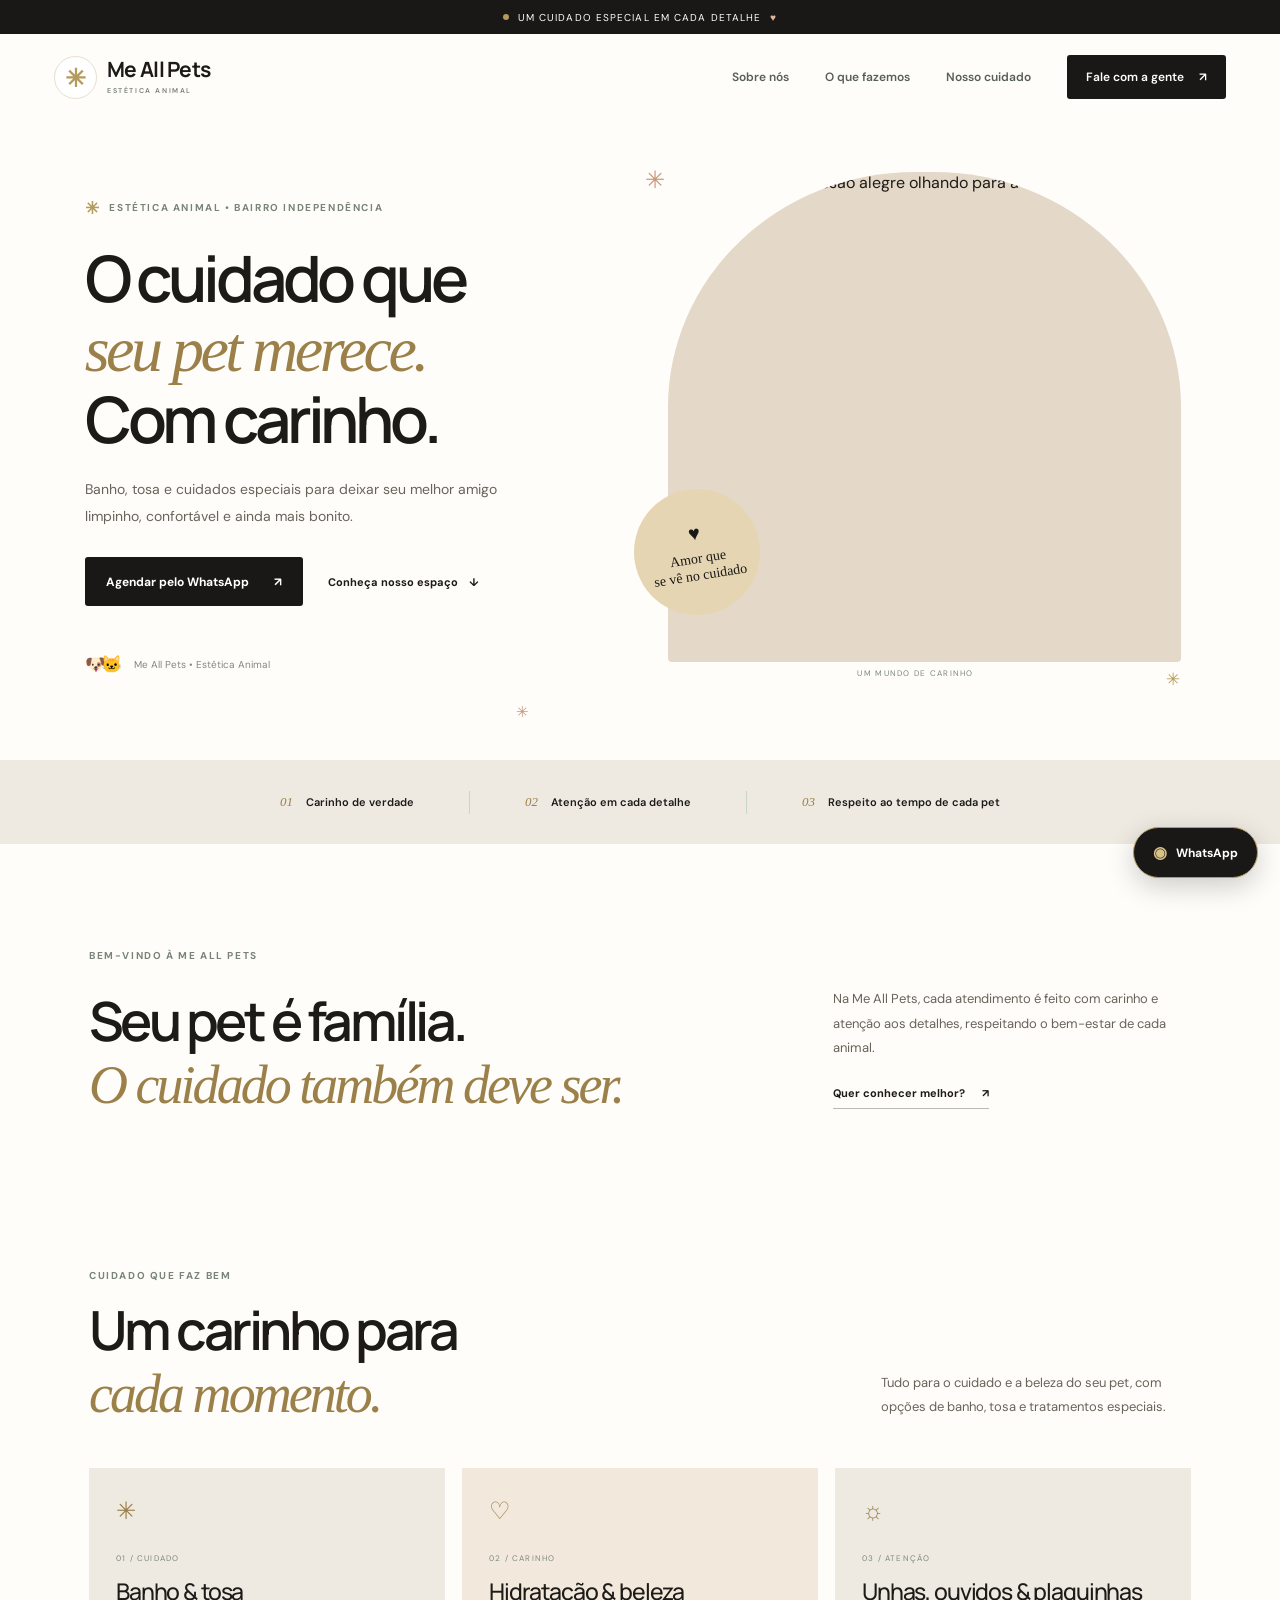
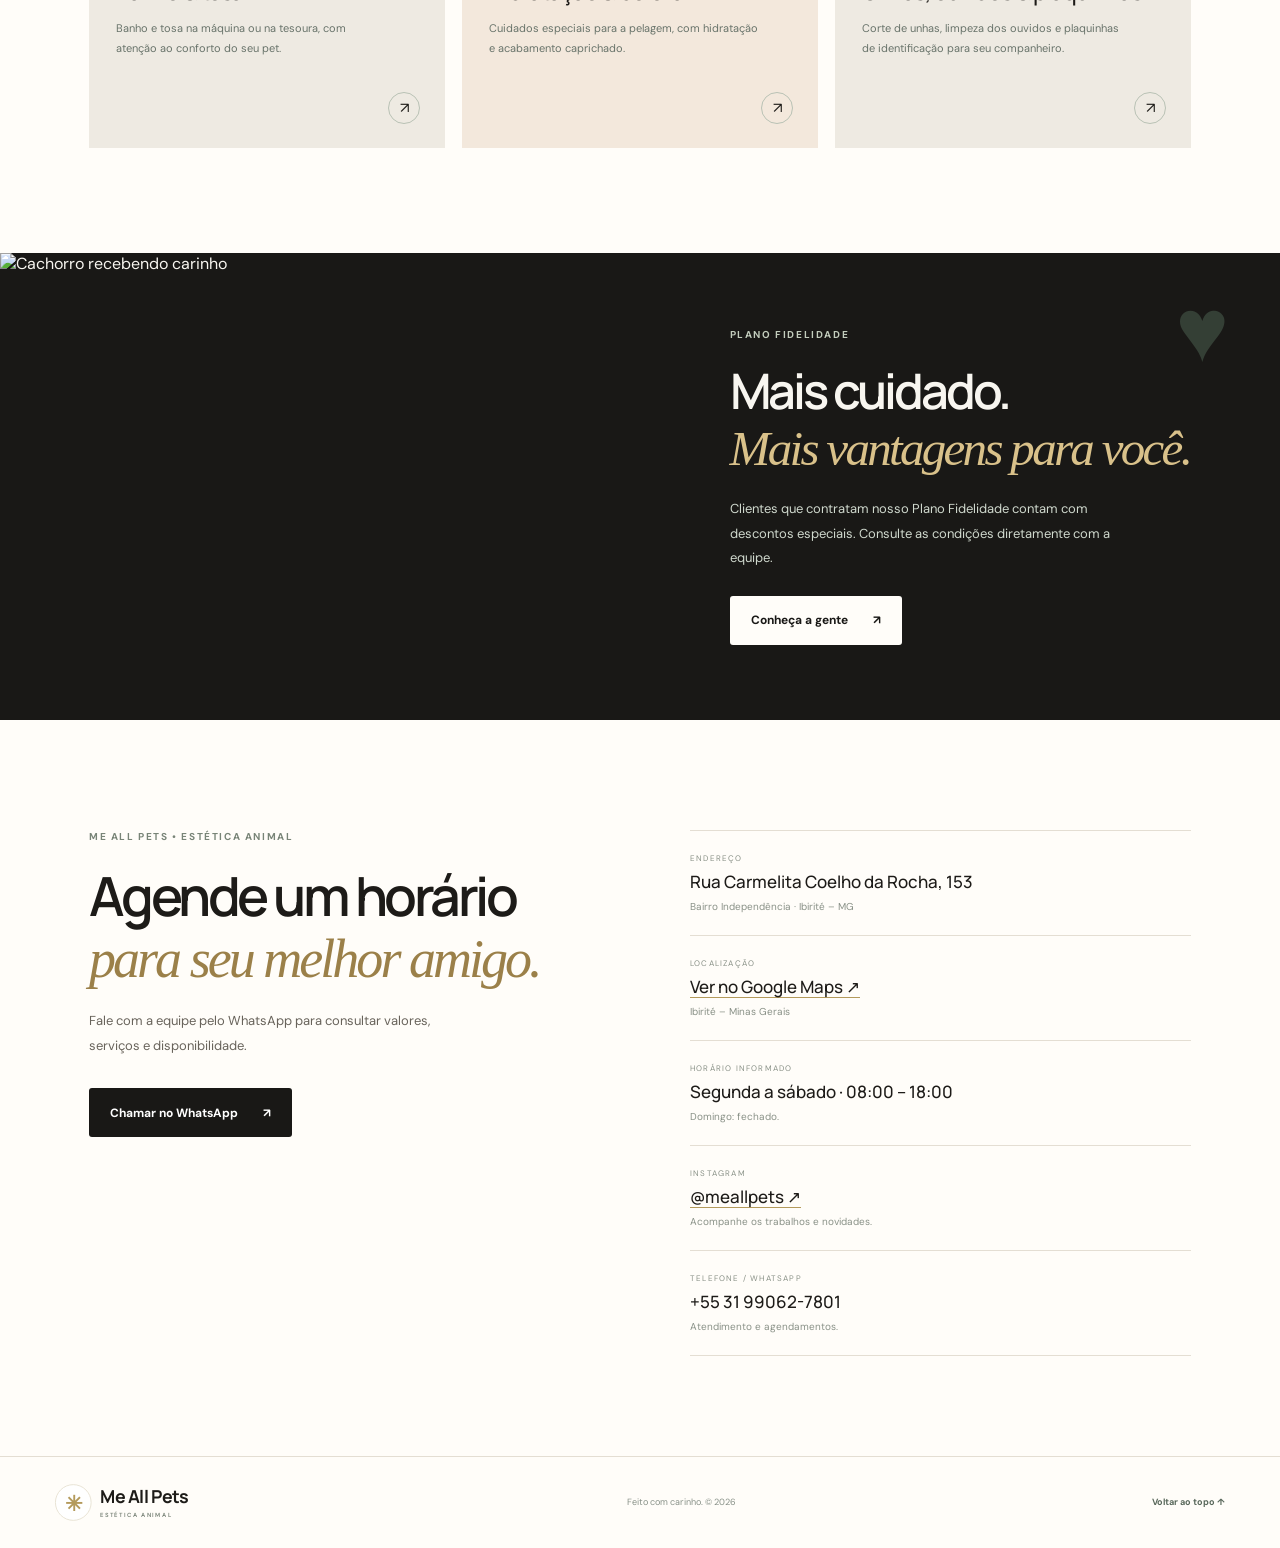
==== commit cc0d7c17: "Atualiza URL canônica e metadados sociais da demonstração Me All Pets" ====
--- a/index.html
+++ b/index.html
@@ -6,6 +6,7 @@
   <meta name="theme-color" content="#171717">
   <meta name="robots" content="index, follow">
   <meta property="og:type" content="website">
+  <meta property="og:url" content="https://crypto-site-0f5006.netlify.app/">
   <meta property="og:locale" content="pt_BR">
   <meta property="og:site_name" content="Me All Pets">
   <meta property="og:title" content="Me All Pets | Estética Animal em Ibirité">
@@ -19,7 +20,7 @@
   <link href="https://fonts.googleapis.com/css2?family=DM+Sans:wght@400;500;600;700&family=Manrope:wght@400;500;600;700;800&display=swap" rel="stylesheet">
   <link rel="stylesheet" href="styles.css">
   <link rel="icon" href="favicon.svg" type="image/svg+xml">
-  <link rel="canonical" href="https://crypto-site-ca34f4.netlify.app/">
+  <link rel="canonical" href="https://crypto-site-0f5006.netlify.app/">
   <script type="application/ld+json">{"@context":"https://schema.org","@type":"PetStore","name":"Me All Pets","description":"Estética animal: banho, tosa e cuidados para pets em Ibirité, MG.","telephone":"+55 31 99062-7801","address":{"@type":"PostalAddress","streetAddress":"Rua Carmelita Coelho da Rocha, 153","addressLocality":"Ibirité","addressRegion":"MG","addressCountry":"BR"},"openingHours":["Mo-Sa 08:00-18:00"],"sameAs":["https://www.instagram.com/meallpets/"]}</script>
 </head>
 <body>
--- a/styles.css
+++ b/styles.css
@@ -1,2 +1,13 @@
-:root{--ink:#222c25;--muted:#68736a;--cream:#f8f6f0;--green:#dce8d9;--deep:#314b3b;--peach:#f4e3d7;--lilac:#e9e4f0;--line:#dcded5;--serif:Georgia,"Times New Roman",serif}*{box-sizing:border-box}html{scroll-behavior:smooth}body{margin:0;background:var(--cream);color:var(--ink);font-family:"DM Sans",sans-serif}a{color:inherit;text-decoration:none}.announcement{height:34px;background:var(--deep);color:#f8f6f0;display:flex;align-items:center;justify-content:center;gap:9px;font-size:10px;letter-spacing:.11em;text-transform:uppercase}.announcement-dot{width:6px;height:6px;border-radius:50%;background:#d6e7bf}.announcement-heart{color:#e6b6a1}.site-header{height:86px;max-width:1240px;padding:0 34px;margin:auto;display:flex;align-items:center;justify-content:space-between}.brand{display:flex;align-items:center;gap:10px;font-family:"Manrope",sans-serif;font-size:21px;font-weight:700;line-height:1;letter-spacing:-.7px}.brand-mark{width:43px;height:43px;border-radius:50%;background:#fff;color:#b49a5b;border:1px solid #e6dfcf;display:grid;place-items:center;font-size:25px}.brand-light{font-weight:500;color:#829080}.brand small{display:block;font:600 7px "DM Sans",sans-serif;letter-spacing:1.6px;margin-top:6px;color:#778176}.main-nav{display:flex;align-items:center;gap:36px;font-size:12px;font-weight:600}.main-nav>a:not(.nav-cta){color:#566057}.main-nav>a:hover,.text-link:hover,.under-link:hover{color:#a46d54}.nav-cta{background:var(--deep);color:white;padding:14px 19px;border-radius:3px}.nav-cta span{margin-left:12px}.menu-toggle{display:none}.hero{max-width:1240px;margin:auto;padding:52px 34px 70px;display:grid;grid-template-columns:1fr 1fr;align-items:center;gap:55px;position:relative;overflow:hidden}.hero-copy{padding:20px 0 10px 5.5%}.eyebrow,.section-kicker{font-size:10px;font-weight:700;letter-spacing:.16em;color:#788477}.eyebrow{display:flex;align-items:center;gap:9px;margin-bottom:24px}.eyebrow span{color:#c58e73;font-size:17px}h1,h2,h3,p{margin-top:0}h1,h2{font-family:"Manrope",sans-serif;font-weight:600;letter-spacing:-.065em}h1{font-size:clamp(43px,5vw,68px);line-height:1.08;margin-bottom:23px}h1 em,h2 em{font-family:var(--serif);font-weight:400;color:#9a735d;letter-spacing:-.055em} .hero-copy>p{max-width:420px;color:var(--muted);font-size:14px;line-height:1.9;margin-bottom:28px}.hero-actions{display:flex;align-items:center;gap:25px;flex-wrap:wrap}.button{min-height:49px;padding:0 21px;display:inline-flex;align-items:center;justify-content:center;gap:25px;font-size:12px;font-weight:700;border-radius:3px;transition:transform .2s,background .2s}.button:hover{transform:translateY(-3px)}.button-dark{background:var(--deep);color:#fff}.button-dark:hover{background:#22382b}.button-light{background:var(--cream);color:var(--deep)}.text-link,.under-link{font-size:11px;font-weight:700}.text-link span{margin-left:8px}.hero-note{display:flex;align-items:center;gap:12px;margin-top:47px;color:#81887f;font-size:10px}.note-avatars{font-size:17px;letter-spacing:-5px;padding-right:5px}.hero-visual{position:relative;padding:0 8% 28px 0}.hero-image-wrap{height:490px;overflow:hidden;border-radius:48% 48% 4px 4px;background:#e4d8c8}.hero-image-wrap img,.care-photo img{width:100%;height:100%;object-fit:cover;display:block}.hero-image-wrap img{object-position:52% center}.floating-sticker{position:absolute;left:-34px;bottom:75px;width:126px;height:126px;border-radius:50%;background:#e7bba5;display:flex;flex-direction:column;justify-content:center;align-items:center;text-align:center;color:var(--deep);transform:rotate(-9deg)}.floating-sticker span{font-size:20px;margin-bottom:5px}.floating-sticker strong{font-family:var(--serif);font-size:14px;font-weight:400;line-height:1.15}.image-caption{position:absolute;bottom:0;right:8%;width:58%;display:flex;justify-content:space-between;font-size:8px;letter-spacing:.16em;color:#7d877d}.image-caption span:last-child{font-size:17px;color:#bd8d74}.hero-spark{position:absolute;color:#c8957a}.spark-one{top:44px;right:48%;font-size:24px}.spark-two{bottom:38px;left:40%;font-size:15px}.trust-strip{background:#e8ede4;min-height:84px;display:flex;align-items:center;justify-content:center;gap:55px;padding:20px}.trust-strip div{display:flex;align-items:center;gap:13px}.trust-strip div span{font:italic 13px var(--serif);color:#a47c65}.trust-strip strong{font-size:11px;font-weight:600}.trust-strip i{height:23px;width:1px;background:#cbd4c8}.section-pad{max-width:1170px;margin:auto;padding:105px 34px}.intro .section-kicker{margin-bottom:25px}.intro-grid{display:grid;grid-template-columns:1.3fr .7fr;gap:80px;align-items:end}.intro h2,.section-heading h2,.care-copy h2,.contact h2{font-size:clamp(35px,4.3vw,54px);line-height:1.14;margin:0}.intro-text{max-width:360px;padding-bottom:7px}.intro-text p,.section-heading>p,.care-copy>p,.contact-main>p{font-size:13px;line-height:1.9;color:var(--muted);margin-bottom:20px}.under-link{display:inline-block;border-bottom:1px solid #b7bcb1;padding-bottom:8px}.under-link span{margin-left:14px}.services{padding-top:48px}.section-heading{display:flex;align-items:end;justify-content:space-between;gap:50px;margin-bottom:43px}.section-heading .section-kicker{margin-bottom:17px}.section-heading>p{max-width:310px;margin-bottom:5px}.service-grid{display:grid;grid-template-columns:repeat(3,1fr);gap:17px}.service-card{min-height:280px;padding:27px 27px 25px;position:relative}.service-green{background:#e4ebdf}.service-peach{background:#f2e4db}.service-lilac{background:#eae6ef}.service-icon{font-size:24px;color:#9b755f;margin-bottom:27px}.service-number{font-size:8px;letter-spacing:.15em;color:#7e897c;margin-bottom:12px}.service-card h3{font:500 23px "Manrope",sans-serif;letter-spacing:-.05em;margin-bottom:12px}.service-card p{max-width:270px;font-size:11px;line-height:1.8;color:#68736a}.service-card>a{position:absolute;right:25px;bottom:24px;width:32px;height:32px;border:1px solid #b9c2b5;border-radius:50%;display:grid;place-items:center;font-size:15px;transition:all .2s}.service-card>a:hover{background:var(--deep);color:white}.care-banner{background:var(--deep);color:#f8f6f0;display:grid;grid-template-columns:1fr 1fr;min-height:425px;position:relative;overflow:hidden}.care-photo{min-height:425px}.care-photo img{object-position:center 45%}.care-copy{padding:75px clamp(35px,7vw,100px);align-self:center;position:relative;z-index:1}.care-copy .section-kicker{color:#c3cdbd;margin-bottom:22px}.care-copy h2{font-size:clamp(34px,4vw,49px);margin-bottom:20px}.care-copy h2 em{color:#e2b99f}.care-copy>p{color:#d0d9ce;max-width:390px;margin-bottom:25px}.care-decoration{position:absolute;right:4%;top:4%;font-size:90px;color:#506755;opacity:.5}.contact{display:grid;grid-template-columns:1fr 1fr;gap:100px;padding-top:110px;padding-bottom:100px}.contact-main .section-kicker{margin-bottom:22px}.contact h2{margin-bottom:18px}.contact-main>p{max-width:350px}.contact-main .button{margin-top:10px}.contact-details{border-top:1px solid var(--line)}.detail-row{padding:22px 0;border-bottom:1px solid var(--line);display:flex;flex-direction:column;gap:7px}.detail-row>span{font-size:8px;letter-spacing:.15em;color:#899187}.detail-row strong{font:500 17px "Manrope",sans-serif}.detail-row small{font-size:10px;color:#899187}.footer{border-top:1px solid var(--line);min-height:92px;padding:20px max(34px,calc((100vw - 1170px)/2));display:flex;align-items:center;justify-content:space-between;color:#879087;font-size:9px}.brand-footer{color:var(--ink);transform:scale(.85);transform-origin:left center}.footer>a:last-child{font-weight:700;color:#58675a}
-@media(max-width:760px){.site-header{height:72px;padding:0 22px}.menu-toggle{display:flex;width:39px;height:39px;border:1px solid var(--line);background:transparent;border-radius:50%;align-items:center;justify-content:center;flex-direction:column;gap:5px}.menu-toggle span{width:15px;height:1px;background:var(--ink)}.main-nav{display:none;position:absolute;top:106px;left:0;right:0;z-index:10;background:var(--cream);padding:20px 24px 25px;box-shadow:0 12px 20px #24332612;flex-direction:column;align-items:stretch;gap:20px}.main-nav.open{display:flex}.nav-cta{text-align:center}.hero{padding:35px 22px 52px;grid-template-columns:1fr;gap:32px}.hero-copy{padding:0}.hero-copy>p{font-size:13px}.hero-note{margin-top:30px}.hero-visual{padding:0 8% 28px 4%}.hero-image-wrap{height:390px}.floating-sticker{left:-8px;bottom:66px;width:105px;height:105px}.floating-sticker strong{font-size:12px}.image-caption{right:8%;width:70%}.spark-one{top:48%;right:6%}.spark-two{left:75%;bottom:12px}.trust-strip{gap:14px;align-items:flex-start;flex-direction:column;padding:23px 28px}.trust-strip i{display:none}.trust-strip div{gap:12px}.section-pad{padding:75px 22px}.intro-grid,.contact{grid-template-columns:1fr;gap:28px}.intro-grid{gap:23px}.intro-text{max-width:460px}.services{padding-top:15px}.section-heading{display:block;margin-bottom:28px}.section-heading>p{margin-top:18px}.service-grid{grid-template-columns:1fr;gap:12px}.service-card{min-height:235px}.care-banner{grid-template-columns:1fr}.care-photo{min-height:280px;height:280px}.care-copy{padding:48px 25px 55px}.care-decoration{top:265px;right:20px}.contact{gap:45px;padding-top:75px;padding-bottom:75px}.footer{padding:20px 22px;gap:10px;flex-wrap:wrap}.footer>span{order:3;width:100%;text-align:center}}@media(min-width:761px) and (max-width:980px){.main-nav{gap:18px}.hero{gap:25px}.hero-image-wrap{height:420px}.hero-copy{padding-left:0}.trust-strip{gap:25px}.contact{gap:45px}}@media(prefers-reduced-motion:reduce){html{scroll-behavior:auto}*,*::before,*::after{transition:none!important}}+:root{--ink:#1d1b18;--muted:#68635b;--cream:#fffdf9;--green:#eee9df;--deep:#191816;--peach:#f3e8dc;--lilac:#eeeae3;--line:#e4ded3;--gold:#b49a5b;--serif:Georgia,"Times New Roman",serif}*{box-sizing:border-box}html{scroll-behavior:smooth}body{margin:0;background:var(--cream);color:var(--ink);font-family:"DM Sans",sans-serif}a{color:inherit;text-decoration:none}.announcement{height:34px;background:var(--deep);color:#fffdf9;display:flex;align-items:center;justify-content:center;gap:9px;font-size:10px;letter-spacing:.11em;text-transform:uppercase}.announcement-dot{width:6px;height:6px;border-radius:50%;background:var(--gold)}.announcement-heart{color:#e6b6a1}.site-header{height:86px;max-width:1240px;padding:0 34px;margin:auto;display:flex;align-items:center;justify-content:space-between}.brand{display:flex;align-items:center;gap:10px;font-family:"Manrope",sans-serif;font-size:21px;font-weight:700;line-height:1;letter-spacing:-.7px}.brand-mark{width:43px;height:43px;border-radius:50%;background:#fff;color:var(--gold);border:1px solid #e6dfcf;display:grid;place-items:center;font-size:25px}.brand-light{font-weight:500;color:#829080}.brand small{display:block;font:600 7px "DM Sans",sans-serif;letter-spacing:1.6px;margin-top:6px;color:#778176}.main-nav{display:flex;align-items:center;gap:36px;font-size:12px;font-weight:600}.main-nav>a:not(.nav-cta){color:#566057}.main-nav>a:hover,.text-link:hover,.under-link:hover{color:#a46d54}.nav-cta{background:var(--deep);color:white;padding:14px 19px;border-radius:3px}.nav-cta span{margin-left:12px}.menu-toggle{display:none}.hero{max-width:1240px;margin:auto;padding:52px 34px 70px;display:grid;grid-template-columns:1fr 1fr;align-items:center;gap:55px;position:relative;overflow:hidden}.hero-copy{padding:20px 0 10px 5.5%}.eyebrow,.section-kicker{font-size:10px;font-weight:700;letter-spacing:.16em;color:#788477}.eyebrow{display:flex;align-items:center;gap:9px;margin-bottom:24px}.eyebrow span{color:var(--gold);font-size:17px}h1,h2,h3,p{margin-top:0}h1,h2{font-family:"Manrope",sans-serif;font-weight:600;letter-spacing:-.065em}h1{font-size:clamp(43px,5vw,68px);line-height:1.08;margin-bottom:23px}h1 em,h2 em{font-family:var(--serif);font-weight:400;color:#9b8049;letter-spacing:-.055em} .hero-copy>p{max-width:420px;color:var(--muted);font-size:14px;line-height:1.9;margin-bottom:28px}.hero-actions{display:flex;align-items:center;gap:25px;flex-wrap:wrap}.button{min-height:49px;padding:0 21px;display:inline-flex;align-items:center;justify-content:center;gap:25px;font-size:12px;font-weight:700;border-radius:3px;transition:transform .2s,background .2s}.button:hover{transform:translateY(-3px)}.button-dark{background:var(--deep);color:#fff}.button-dark:hover{background:#22382b}.button-light{background:var(--cream);color:var(--deep)}.text-link,.under-link{font-size:11px;font-weight:700}.text-link span{margin-left:8px}.hero-note{display:flex;align-items:center;gap:12px;margin-top:47px;color:#81887f;font-size:10px}.note-avatars{font-size:17px;letter-spacing:-5px;padding-right:5px}.hero-visual{position:relative;padding:0 8% 28px 0}.hero-image-wrap{height:490px;overflow:hidden;border-radius:48% 48% 4px 4px;background:#e4d8c8}.hero-image-wrap img,.care-photo img{width:100%;height:100%;object-fit:cover;display:block}.hero-image-wrap img{object-position:52% center}.floating-sticker{position:absolute;left:-34px;bottom:75px;width:126px;height:126px;border-radius:50%;background:#e6d5b3;display:flex;flex-direction:column;justify-content:center;align-items:center;text-align:center;color:var(--deep);transform:rotate(-9deg)}.floating-sticker span{font-size:20px;margin-bottom:5px}.floating-sticker strong{font-family:var(--serif);font-size:14px;font-weight:400;line-height:1.15}.image-caption{position:absolute;bottom:0;right:8%;width:58%;display:flex;justify-content:space-between;font-size:8px;letter-spacing:.16em;color:#7d877d}.image-caption span:last-child{font-size:17px;color:var(--gold)}.hero-spark{position:absolute;color:#c8957a}.spark-one{top:44px;right:48%;font-size:24px}.spark-two{bottom:38px;left:40%;font-size:15px}.trust-strip{background:#eeeae2;min-height:84px;display:flex;align-items:center;justify-content:center;gap:55px;padding:20px}.trust-strip div{display:flex;align-items:center;gap:13px}.trust-strip div span{font:italic 13px var(--serif);color:#9b8049}.trust-strip strong{font-size:11px;font-weight:600}.trust-strip i{height:23px;width:1px;background:#cbd4c8}.section-pad{max-width:1170px;margin:auto;padding:105px 34px}.intro .section-kicker{margin-bottom:25px}.intro-grid{display:grid;grid-template-columns:1.3fr .7fr;gap:80px;align-items:end}.intro h2,.section-heading h2,.care-copy h2,.contact h2{font-size:clamp(35px,4.3vw,54px);line-height:1.14;margin:0}.intro-text{max-width:360px;padding-bottom:7px}.intro-text p,.section-heading>p,.care-copy>p,.contact-main>p{font-size:13px;line-height:1.9;color:var(--muted);margin-bottom:20px}.under-link{display:inline-block;border-bottom:1px solid #b7bcb1;padding-bottom:8px}.under-link span{margin-left:14px}.services{padding-top:48px}.section-heading{display:flex;align-items:end;justify-content:space-between;gap:50px;margin-bottom:43px}.section-heading .section-kicker{margin-bottom:17px}.section-heading>p{max-width:310px;margin-bottom:5px}.service-grid{display:grid;grid-template-columns:repeat(3,1fr);gap:17px}.service-card{min-height:280px;padding:27px 27px 25px;position:relative}.service-green{background:#eeeae2}.service-peach{background:#f3e8dc}.service-lilac{background:#eeeae2}.service-icon{font-size:24px;color:#9b8049;margin-bottom:27px}.service-number{font-size:8px;letter-spacing:.15em;color:#7e897c;margin-bottom:12px}.service-card h3{font:500 23px "Manrope",sans-serif;letter-spacing:-.05em;margin-bottom:12px}.service-card p{max-width:270px;font-size:11px;line-height:1.8;color:#68736a}.service-card>a{position:absolute;right:25px;bottom:24px;width:32px;height:32px;border:1px solid #b9c2b5;border-radius:50%;display:grid;place-items:center;font-size:15px;transition:all .2s}.service-card>a:hover{background:var(--deep);color:white}.care-banner{background:var(--deep);color:#f8f6f0;display:grid;grid-template-columns:1fr 1fr;min-height:425px;position:relative;overflow:hidden}.care-photo{min-height:425px}.care-photo img{object-position:center 45%}.care-copy{padding:75px clamp(35px,7vw,100px);align-self:center;position:relative;z-index:1}.care-copy .section-kicker{color:#c3cdbd;margin-bottom:22px}.care-copy h2{font-size:clamp(34px,4vw,49px);margin-bottom:20px}.care-copy h2 em{color:#d9c18a}.care-copy>p{color:#d0d9ce;max-width:390px;margin-bottom:25px}.care-decoration{position:absolute;right:4%;top:4%;font-size:90px;color:#506755;opacity:.5}.contact{display:grid;grid-template-columns:1fr 1fr;gap:100px;padding-top:110px;padding-bottom:100px}.contact-main .section-kicker{margin-bottom:22px}.contact h2{margin-bottom:18px}.contact-main>p{max-width:350px}.contact-main .button{margin-top:10px}.contact-details{border-top:1px solid var(--line)}.detail-row{padding:22px 0;border-bottom:1px solid var(--line);display:flex;flex-direction:column;gap:7px}.detail-row>span{font-size:8px;letter-spacing:.15em;color:#899187}.detail-row strong{font:500 17px "Manrope",sans-serif}.detail-row small{font-size:10px;color:#899187}.footer{border-top:1px solid var(--line);min-height:92px;padding:20px max(34px,calc((100vw - 1170px)/2));display:flex;align-items:center;justify-content:space-between;color:#879087;font-size:9px}.brand-footer{color:var(--ink);transform:scale(.85);transform-origin:left center}.footer>a:last-child{font-weight:700;color:#58675a}
+@media(max-width:760px){.site-header{height:72px;padding:0 22px}.menu-toggle{display:flex;width:39px;height:39px;border:1px solid var(--line);background:transparent;border-radius:50%;align-items:center;justify-content:center;flex-direction:column;gap:5px}.menu-toggle span{width:15px;height:1px;background:var(--ink)}.main-nav{display:none;position:absolute;top:106px;left:0;right:0;z-index:10;background:var(--cream);padding:20px 24px 25px;box-shadow:0 12px 20px #24332612;flex-direction:column;align-items:stretch;gap:20px}.main-nav.open{display:flex}.nav-cta{text-align:center}.hero{padding:35px 22px 52px;grid-template-columns:1fr;gap:32px}.hero-copy{padding:0}.hero-copy>p{font-size:13px}.hero-note{margin-top:30px}.hero-visual{padding:0 8% 28px 4%}.hero-image-wrap{height:390px}.floating-sticker{left:-8px;bottom:66px;width:105px;height:105px}.floating-sticker strong{font-size:12px}.image-caption{right:8%;width:70%}.spark-one{top:48%;right:6%}.spark-two{left:75%;bottom:12px}.trust-strip{gap:14px;align-items:flex-start;flex-direction:column;padding:23px 28px}.trust-strip i{display:none}.trust-strip div{gap:12px}.section-pad{padding:75px 22px}.intro-grid,.contact{grid-template-columns:1fr;gap:28px}.intro-grid{gap:23px}.intro-text{max-width:460px}.services{padding-top:15px}.section-heading{display:block;margin-bottom:28px}.section-heading>p{margin-top:18px}.service-grid{grid-template-columns:1fr;gap:12px}.service-card{min-height:235px}.care-banner{grid-template-columns:1fr}.care-photo{min-height:280px;height:280px}.care-copy{padding:48px 25px 55px}.care-decoration{top:265px;right:20px}.contact{gap:45px;padding-top:75px;padding-bottom:75px}.footer{padding:20px 22px;gap:10px;flex-wrap:wrap}.footer>span{order:3;width:100%;text-align:center}}@media(min-width:761px) and (max-width:980px){.main-nav{gap:18px}.hero{gap:25px}.hero-image-wrap{height:420px}.hero-copy{padding-left:0}.trust-strip{gap:25px}.contact{gap:45px}}@media(prefers-reduced-motion:reduce){html{scroll-behavior:auto}*,*::before,*::after{transition:none!important}}
+/* Acessibilidade, identidade da marca e contato rápido */
+.skip-link{position:absolute;left:12px;top:-60px;z-index:1000;background:#fff;color:#171717;padding:12px 16px;border:2px solid var(--gold);border-radius:4px;font-weight:700}
+.skip-link:focus{top:12px}
+:focus-visible{outline:3px solid var(--gold);outline-offset:4px}
+.floating-whatsapp{position:fixed;right:22px;bottom:22px;z-index:30;display:inline-flex;align-items:center;gap:9px;padding:14px 19px;border-radius:999px;background:#191816;color:#fff;font-size:12px;font-weight:700;box-shadow:0 8px 28px #0003;border:1px solid #b49a5b;transition:transform .2s,background .2s}
+.floating-whatsapp:hover{transform:translateY(-3px);background:#343027}
+.floating-whatsapp span{color:#d9c18a;font-size:16px}
+.detail-row a{text-decoration:underline;text-decoration-color:var(--gold);text-underline-offset:4px}
+.detail-row a:hover{color:#8c713d}
+@media(max-width:760px){.floating-whatsapp{right:14px;bottom:14px;padding:13px 16px}.main-nav{top:106px}}
+@media(prefers-reduced-motion:reduce){.floating-whatsapp{transition:none}}
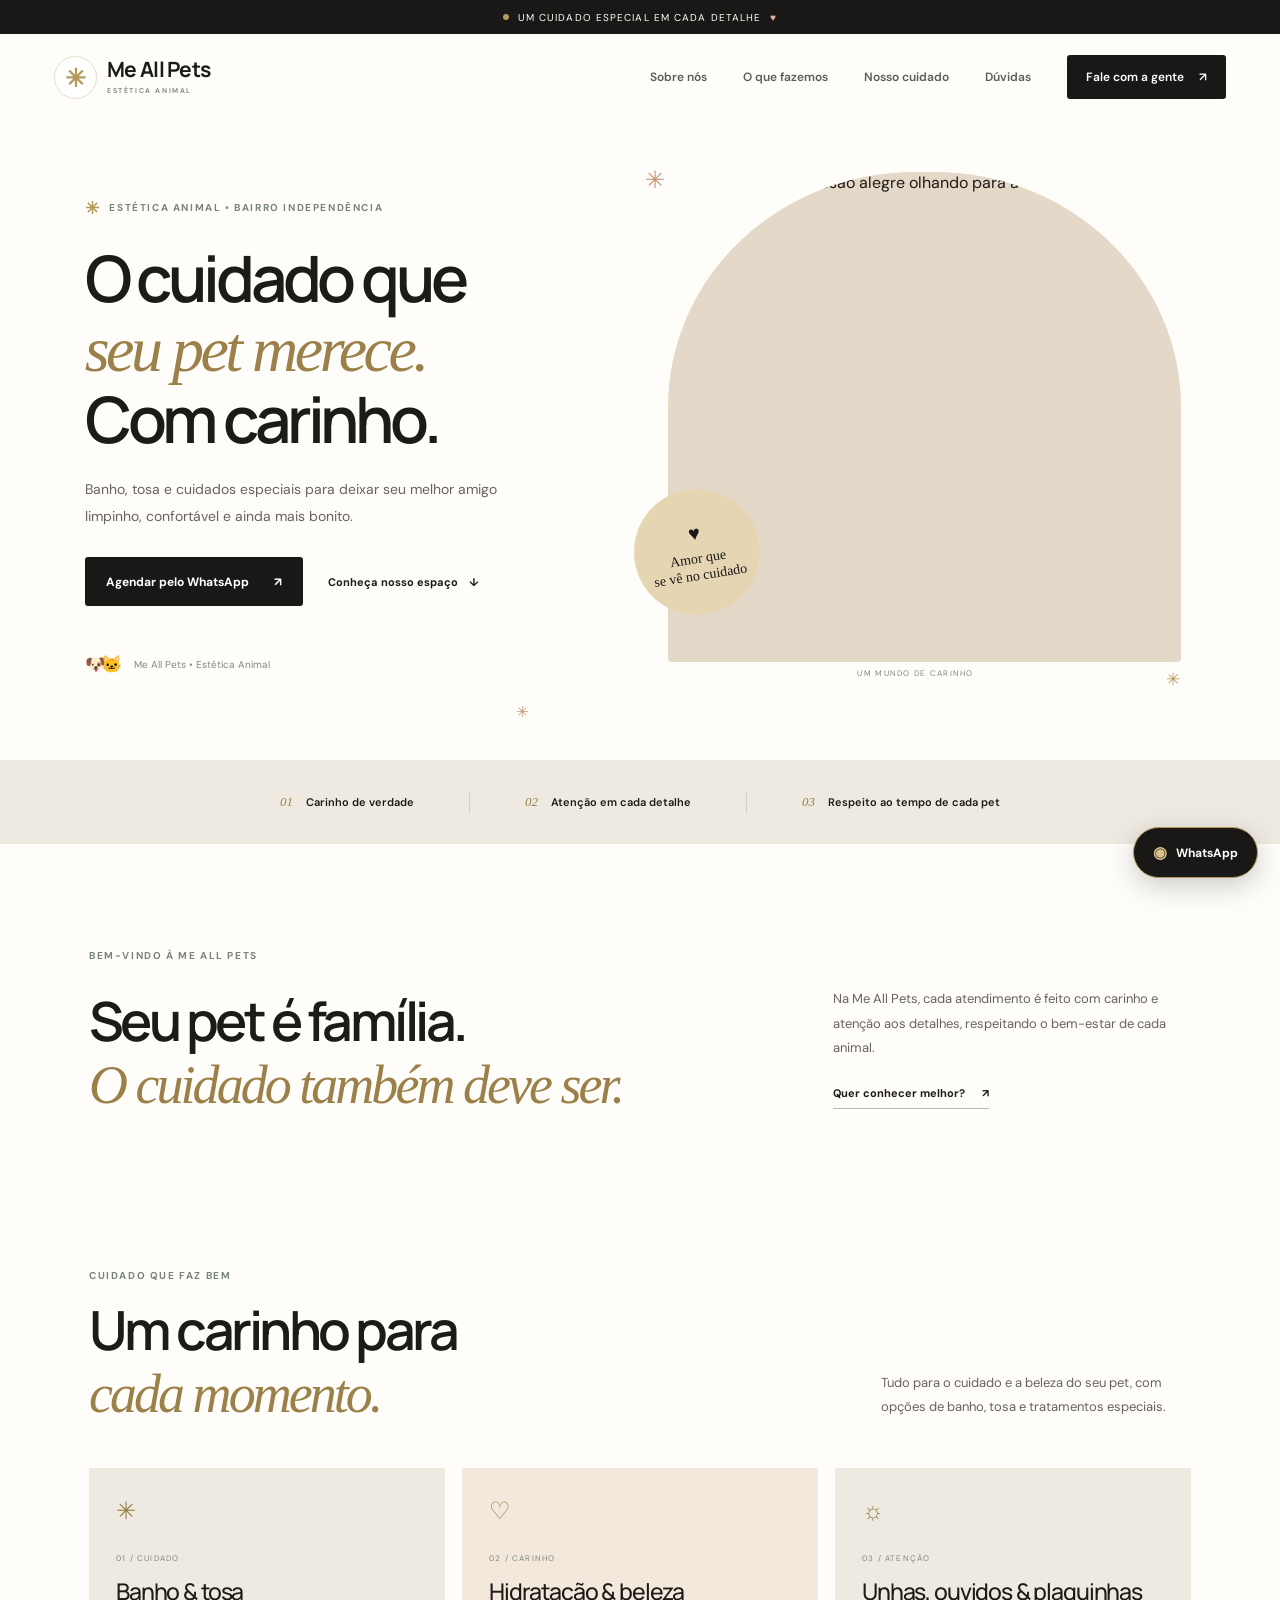
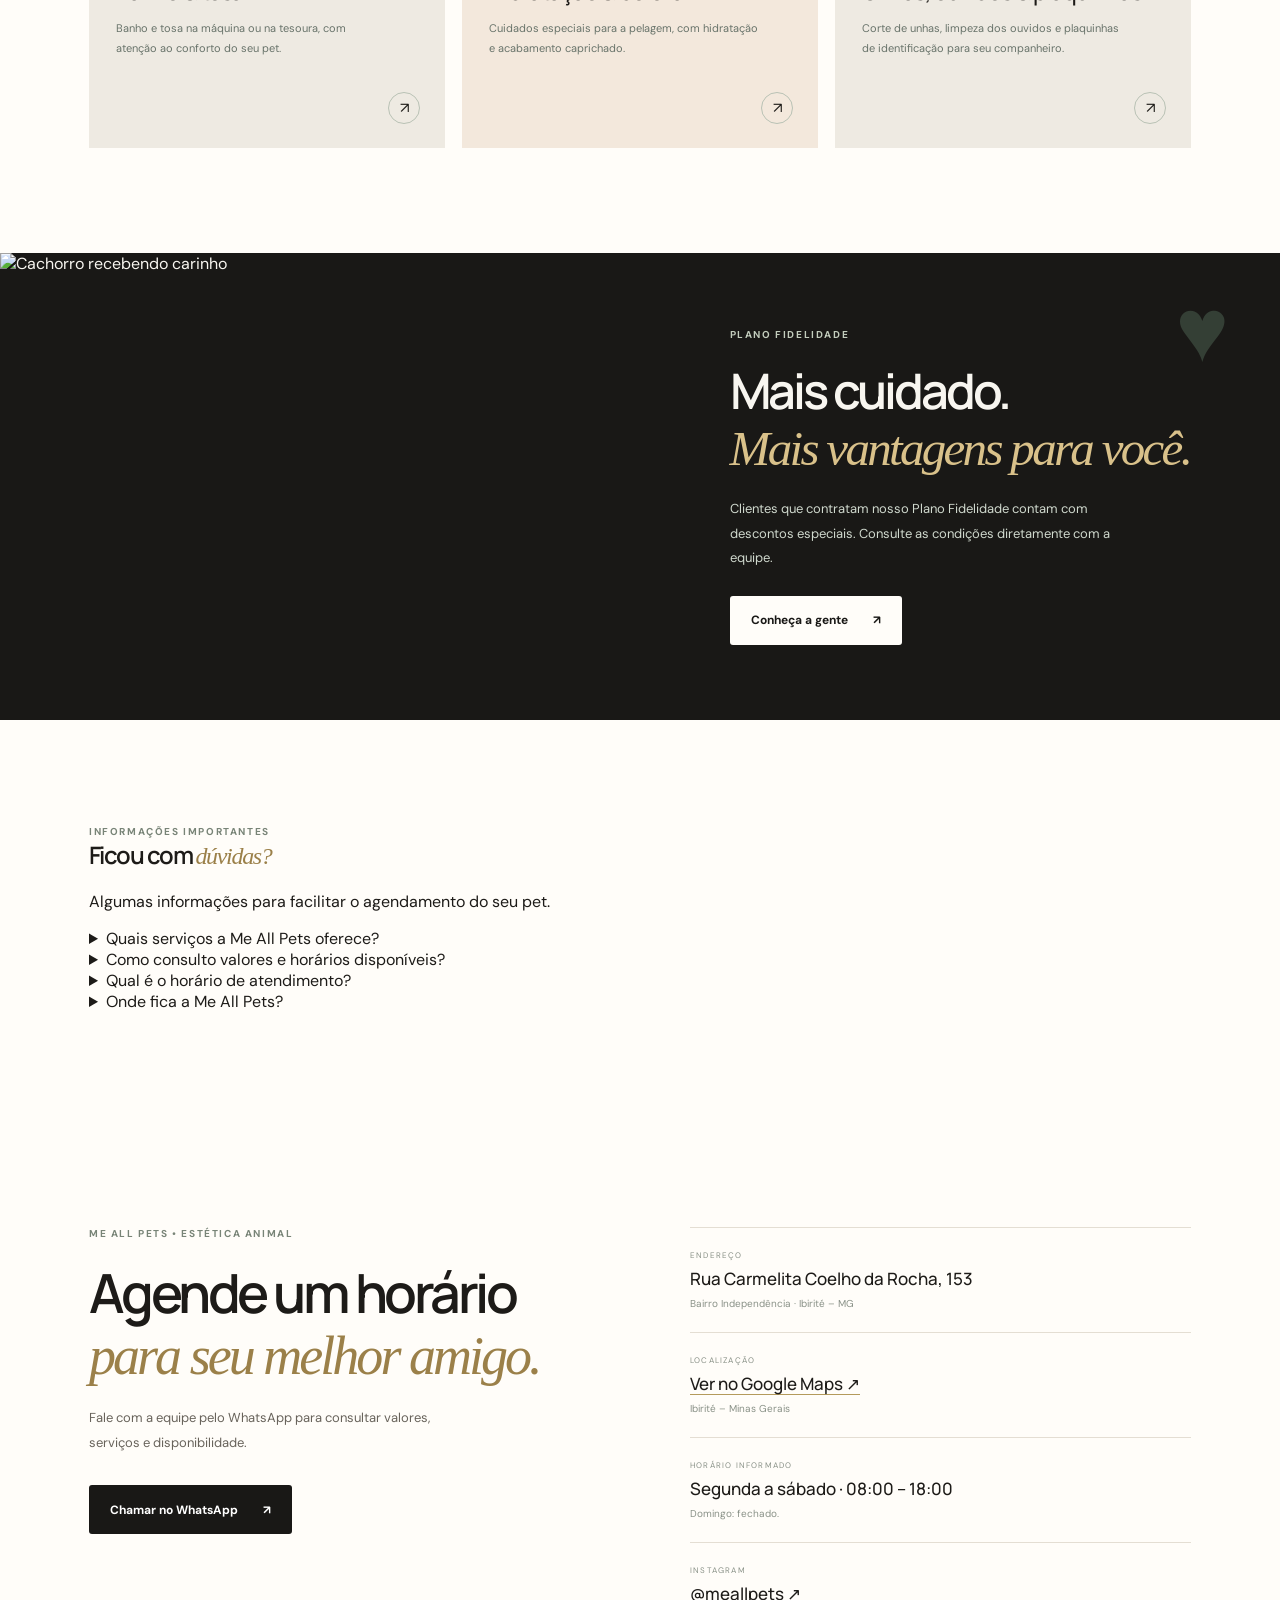
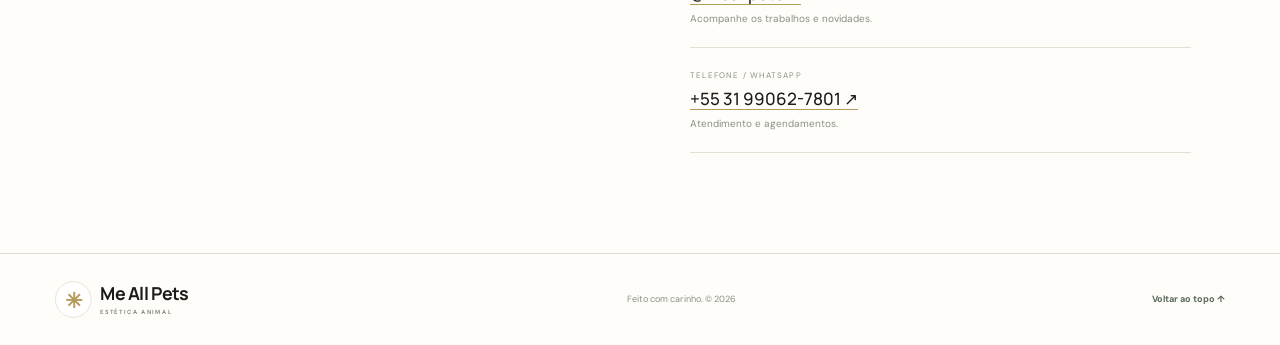
==== commit 9e6860b7: "Melhora SEO local, metadados e informações úteis do site" ====
--- a/index.html
+++ b/index.html
@@ -6,7 +6,7 @@
   <meta name="theme-color" content="#171717">
   <meta name="robots" content="index, follow">
   <meta property="og:type" content="website">
-  <meta property="og:url" content="https://crypto-site-0f5006.netlify.app/">
+  <meta property="og:url" content="https://crypto-site-ca34f4.netlify.app/">
   <meta property="og:locale" content="pt_BR">
   <meta property="og:site_name" content="Me All Pets">
   <meta property="og:title" content="Me All Pets | Estética Animal em Ibirité">
@@ -20,8 +20,8 @@
   <link href="https://fonts.googleapis.com/css2?family=DM+Sans:wght@400;500;600;700&family=Manrope:wght@400;500;600;700;800&display=swap" rel="stylesheet">
   <link rel="stylesheet" href="styles.css">
   <link rel="icon" href="favicon.svg" type="image/svg+xml">
-  <link rel="canonical" href="https://crypto-site-0f5006.netlify.app/">
-  <script type="application/ld+json">{"@context":"https://schema.org","@type":"PetStore","name":"Me All Pets","description":"Estética animal: banho, tosa e cuidados para pets em Ibirité, MG.","telephone":"+55 31 99062-7801","address":{"@type":"PostalAddress","streetAddress":"Rua Carmelita Coelho da Rocha, 153","addressLocality":"Ibirité","addressRegion":"MG","addressCountry":"BR"},"openingHours":["Mo-Sa 08:00-18:00"],"sameAs":["https://www.instagram.com/meallpets/"]}</script>
+  <link rel="canonical" href="https://crypto-site-ca34f4.netlify.app/">
+  <script type="application/ld+json">{"@context":"https://schema.org","@type":"LocalBusiness","name":"Me All Pets","description":"Estética animal em Ibirité, MG: banho, tosa, hidratação, corte de unhas e limpeza dos ouvidos.","telephone":"+55 31 99062-7801","address":{"@type":"PostalAddress","streetAddress":"Rua Carmelita Coelho da Rocha, 153","addressLocality":"Ibirité","addressRegion":"MG","addressCountry":"BR"},"openingHours":["Mo-Sa 08:00-18:00"],"url":"https://crypto-site-ca34f4.netlify.app/","priceRange":"Consulte pelo WhatsApp","sameAs":["https://www.instagram.com/meallpets/"]}</script>
 </head>
 <body>
   <a class="skip-link" href="#conteudo">Pular para o conteúdo</a>
@@ -32,7 +32,7 @@
     </a>
     <button class="menu-toggle" type="button" aria-label="Abrir menu" aria-controls="menu-principal" aria-expanded="false"><span></span><span></span></button>
     <nav class="main-nav" id="menu-principal" aria-label="Navegação principal">
-      <a href="#sobre">Sobre nós</a><a href="#servicos">O que fazemos</a><a href="#diferenciais">Nosso cuidado</a><a href="#contato" class="nav-cta">Fale com a gente <span>↗</span></a>
+      <a href="#sobre">Sobre nós</a><a href="#servicos">O que fazemos</a><a href="#diferenciais">Nosso cuidado</a><a href="#duvidas">Dúvidas</a><a href="#contato" class="nav-cta">Fale com a gente <span>↗</span></a>
     </nav>
   </header>
 
@@ -77,9 +77,20 @@
       <span class="care-decoration">♥</span>
     </section>
 
+    <section class="faq section-pad" id="duvidas">
+      <div class="section-kicker">INFORMAÇÕES IMPORTANTES</div>
+      <div class="faq-heading"><h2>Ficou com <em>dúvidas?</em></h2><p>Algumas informações para facilitar o agendamento do seu pet.</p></div>
+      <div class="faq-list">
+        <details><summary>Quais serviços a Me All Pets oferece?</summary><p>Banho, banho e tosa na máquina, banho e tosa na tesoura, hidratação, corte de unhas, limpeza dos ouvidos e plaquinhas de identificação.</p></details>
+        <details><summary>Como consulto valores e horários disponíveis?</summary><p>Entre em contato pelo WhatsApp. A equipe poderá informar os valores e verificar a disponibilidade para o seu pet.</p></details>
+        <details><summary>Qual é o horário de atendimento?</summary><p>De segunda a sábado, das 08:00 às 18:00. Aos domingos, a empresa não abre.</p></details>
+        <details><summary>Onde fica a Me All Pets?</summary><p>Rua Carmelita Coelho da Rocha, 153, Bairro Independência, Ibirité – MG. Você pode abrir a localização pelo link do Google Maps nesta página.</p></details>
+      </div>
+    </section>
+
     <section class="contact section-pad" id="contato">
       <div class="contact-main"><div class="section-kicker">ME ALL PETS • ESTÉTICA ANIMAL</div><h2>Agende um horário<br><em>para seu melhor amigo.</em></h2><p>Fale com a equipe pelo WhatsApp para consultar valores, serviços e disponibilidade.</p><a class="button button-dark" href="https://api.whatsapp.com/send?phone=5531990627801&amp;text=Ol%C3%A1!%20Vim%20pelo%20site%20da%20Me%20All%20Pets%20e%20gostaria%20de%20informa%C3%A7%C3%B5es." target="_blank" rel="noopener">Chamar no WhatsApp <span>↗</span></a></div>
-      <div class="contact-details"><div class="detail-row"><span>ENDEREÇO</span><strong>Rua Carmelita Coelho da Rocha, 153</strong><small>Bairro Independência · Ibirité – MG</small></div><div class="detail-row"><span>LOCALIZAÇÃO</span><strong><a href="https://www.google.com/maps/search/?api=1&query=Rua+Carmelita+Coelho+da+Rocha+153+Ibirite+MG" target="_blank" rel="noopener">Ver no Google Maps ↗</a></strong><small>Ibirité – Minas Gerais</small></div><div class="detail-row"><span>HORÁRIO INFORMADO</span><strong>Segunda a sábado · 08:00 – 18:00</strong><small>Domingo: fechado.</small></div><div class="detail-row"><span>INSTAGRAM</span><strong><a href="https://www.instagram.com/meallpets/" target="_blank" rel="noopener">@meallpets ↗</a></strong><small>Acompanhe os trabalhos e novidades.</small></div><div class="detail-row"><span>TELEFONE / WHATSAPP</span><strong>+55 31 99062-7801</strong><small>Atendimento e agendamentos.</small></div></div>
+      <div class="contact-details"><div class="detail-row"><span>ENDEREÇO</span><strong>Rua Carmelita Coelho da Rocha, 153</strong><small>Bairro Independência · Ibirité – MG</small></div><div class="detail-row"><span>LOCALIZAÇÃO</span><strong><a href="https://www.google.com/maps/search/?api=1&query=Rua+Carmelita+Coelho+da+Rocha+153+Ibirite+MG" target="_blank" rel="noopener">Ver no Google Maps ↗</a></strong><small>Ibirité – Minas Gerais</small></div><div class="detail-row"><span>HORÁRIO INFORMADO</span><strong>Segunda a sábado · 08:00 – 18:00</strong><small>Domingo: fechado.</small></div><div class="detail-row"><span>INSTAGRAM</span><strong><a href="https://www.instagram.com/meallpets/" target="_blank" rel="noopener">@meallpets ↗</a></strong><small>Acompanhe os trabalhos e novidades.</small></div><div class="detail-row"><span>TELEFONE / WHATSAPP</span><strong><a href="tel:+5531990627801">+55 31 99062-7801 ↗</a></strong><small>Atendimento e agendamentos.</small></div></div>
     </section>
   </main>
 
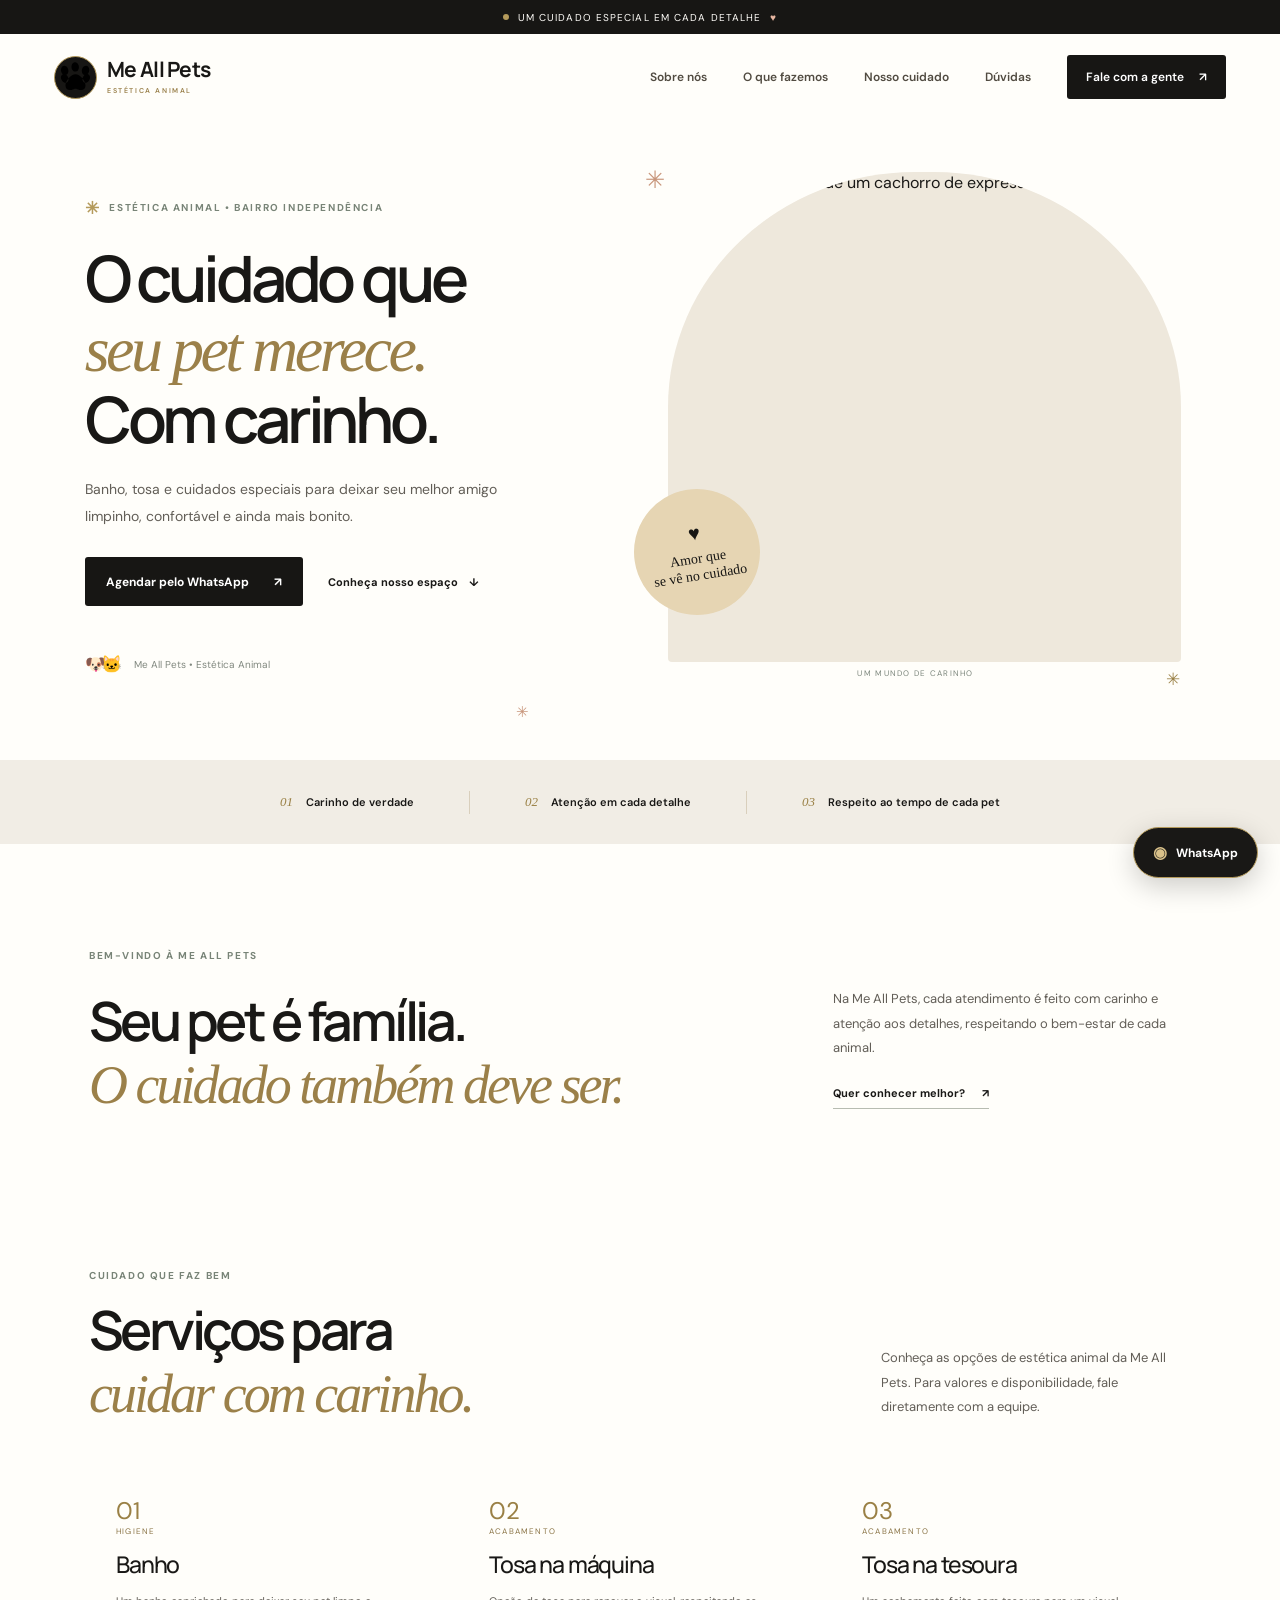
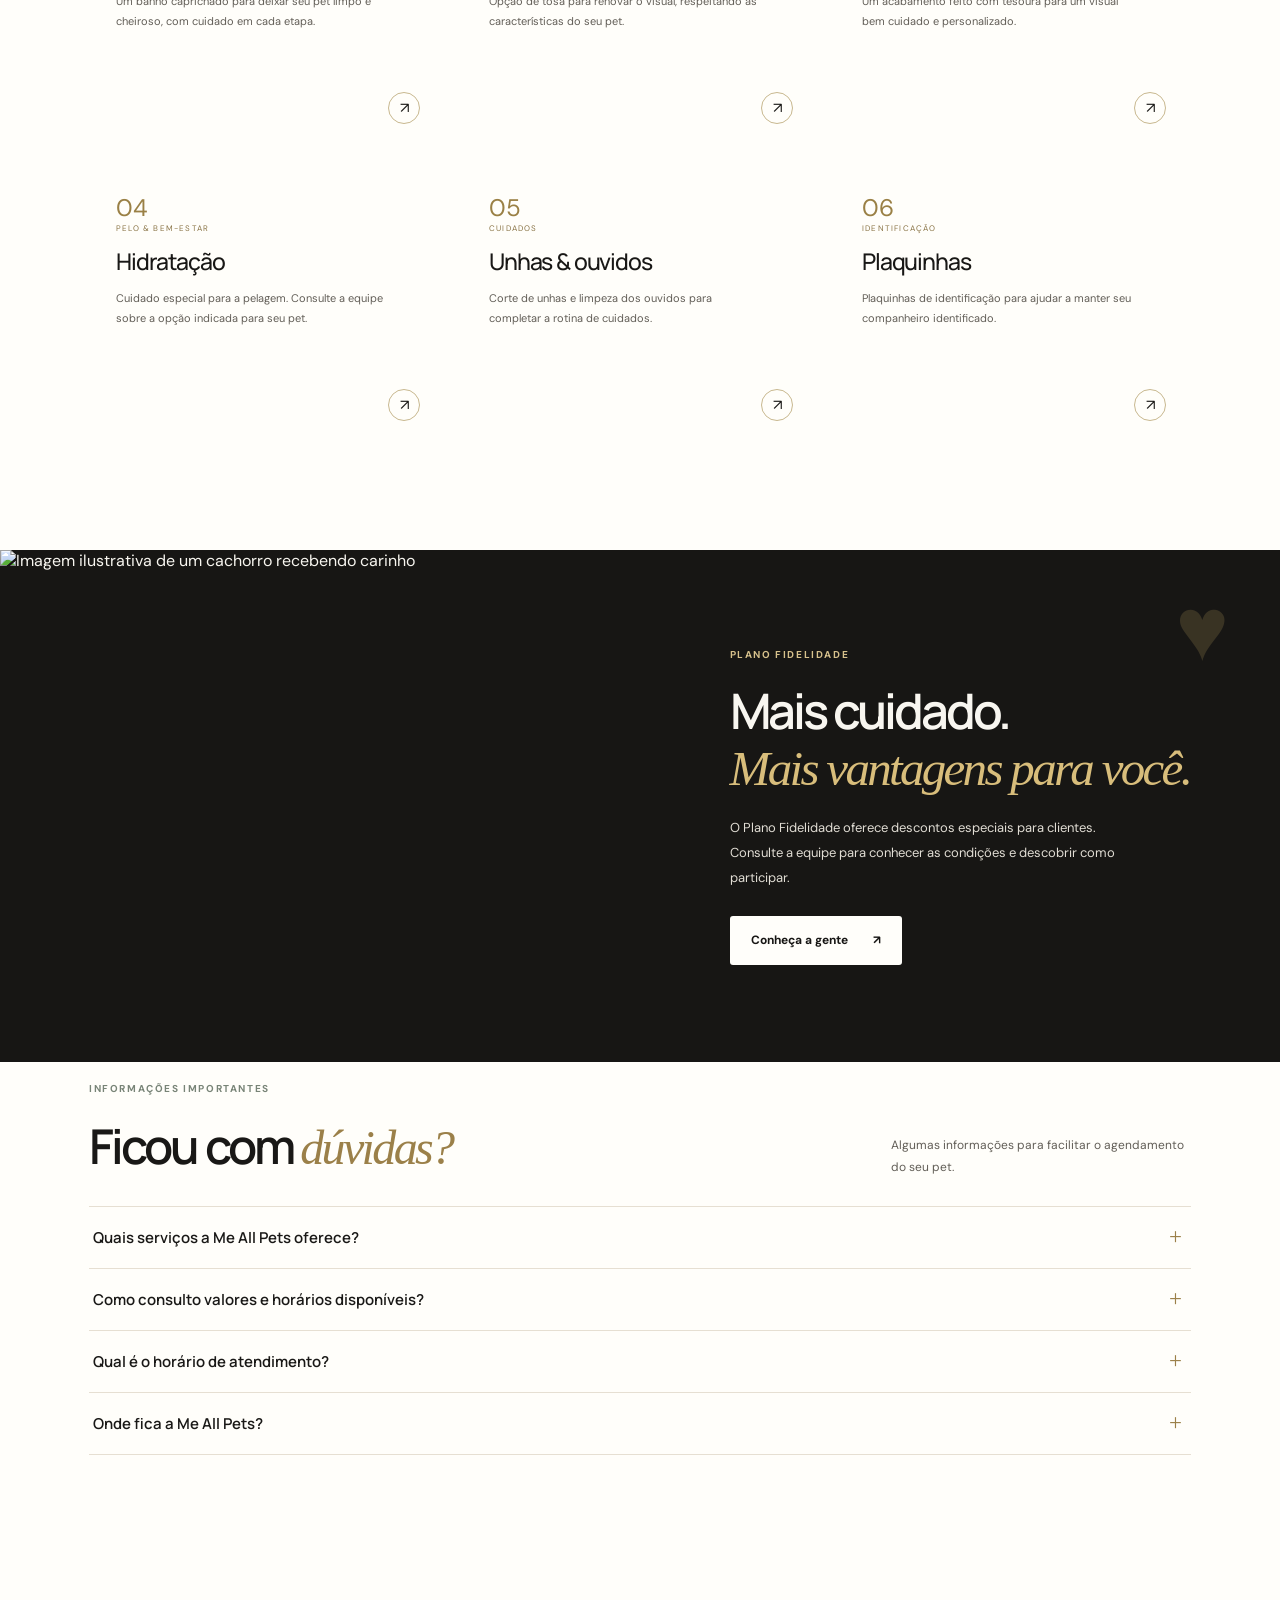
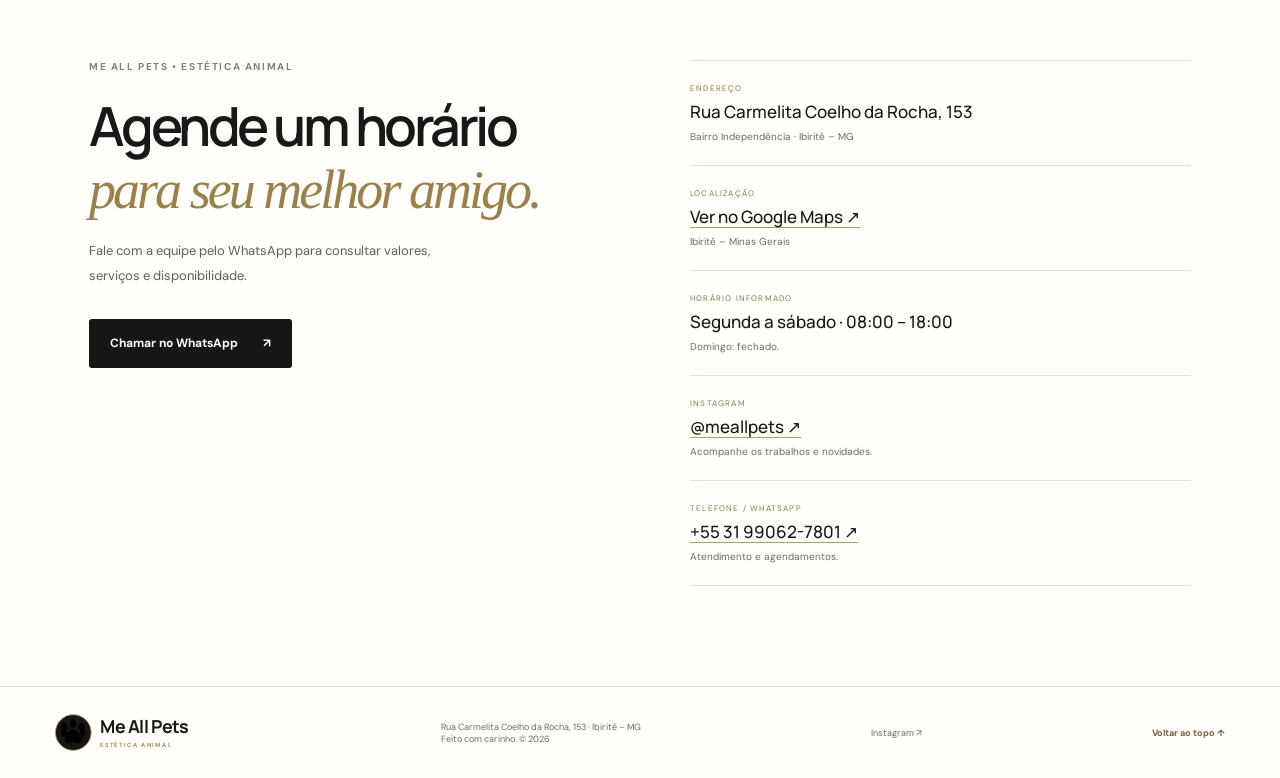
==== commit 162c631f: "Expande apresentação de serviços, melhora SEO, acessibilidade e identidade visual" ====
--- a/index.html
+++ b/index.html
@@ -9,11 +9,11 @@
   <meta property="og:url" content="https://crypto-site-ca34f4.netlify.app/">
   <meta property="og:locale" content="pt_BR">
   <meta property="og:site_name" content="Me All Pets">
-  <meta property="og:title" content="Me All Pets | Estética Animal em Ibirité">
-  <meta property="og:description" content="Banho, tosa e cuidados especiais para seu pet em Ibirité, MG. Fale com a equipe pelo WhatsApp.">
+  <meta property="og:title" content="Me All Pets | Banho e Tosa em Ibirité – MG">
+  <meta property="og:description" content="Banho e tosa, hidratação e cuidados para seu pet em Ibirité, MG. Conheça os serviços da Me All Pets e agende pelo WhatsApp.">
   <meta property="og:image" content="https://images.unsplash.com/photo-1543466835-00a7907e9de1?auto=format&fit=crop&w=1200&q=85">
   <meta name="twitter:card" content="summary_large_image">
-  <meta name="description" content="Me All Pets em Ibirité, MG — estética animal, banho e tosa, hidratação e plaquinhas de identificação.">
+  <meta name="description" content="Me All Pets em Ibirité, MG: banho e tosa na máquina ou tesoura, hidratação, corte de unhas, limpeza dos ouvidos e plaquinhas.">
   <title>Me All Pets | Estética Animal</title>
   <link rel="preconnect" href="https://fonts.googleapis.com">
   <link rel="preconnect" href="https://fonts.gstatic.com" crossorigin>
@@ -21,14 +21,14 @@
   <link rel="stylesheet" href="styles.css">
   <link rel="icon" href="favicon.svg" type="image/svg+xml">
   <link rel="canonical" href="https://crypto-site-ca34f4.netlify.app/">
-  <script type="application/ld+json">{"@context":"https://schema.org","@type":"LocalBusiness","name":"Me All Pets","description":"Estética animal em Ibirité, MG: banho, tosa, hidratação, corte de unhas e limpeza dos ouvidos.","telephone":"+55 31 99062-7801","address":{"@type":"PostalAddress","streetAddress":"Rua Carmelita Coelho da Rocha, 153","addressLocality":"Ibirité","addressRegion":"MG","addressCountry":"BR"},"openingHours":["Mo-Sa 08:00-18:00"],"url":"https://crypto-site-ca34f4.netlify.app/","priceRange":"Consulte pelo WhatsApp","sameAs":["https://www.instagram.com/meallpets/"]}</script>
+  <script type="application/ld+json">{"@context":"https://schema.org","@type":"PetStore","name":"Me All Pets","description":"Estética animal em Ibirité, MG: banho, tosa, hidratação, corte de unhas e limpeza dos ouvidos.","telephone":"+55 31 99062-7801","address":{"@type":"PostalAddress","streetAddress":"Rua Carmelita Coelho da Rocha, 153","addressLocality":"Ibirité","addressRegion":"MG","addressCountry":"BR"},"openingHours":["Mo-Sa 08:00-18:00"],"url":"https://crypto-site-ca34f4.netlify.app/","sameAs":["https://www.instagram.com/meallpets/"],"hasOfferCatalog":{"@type":"OfferCatalog","name":"Serviços de estética animal","itemListElement":[{"@type":"OfferCatalog","name":"Banho e tosa"},{"@type":"OfferCatalog","name":"Hidratação"},{"@type":"OfferCatalog","name":"Corte de unhas e limpeza dos ouvidos"},{"@type":"OfferCatalog","name":"Plaquinhas de identificação"}]}}</script>
 </head>
 <body>
   <a class="skip-link" href="#conteudo">Pular para o conteúdo</a>
   <div class="announcement"><span class="announcement-dot"></span> Um cuidado especial em cada detalhe <span class="announcement-heart">♥</span></div>
   <header class="site-header">
     <a class="brand" href="#inicio" aria-label="Me All Pets, início">
-      <span class="brand-mark">✳</span><span>Me All Pets<small>ESTÉTICA ANIMAL</small></span>
+      <span class="brand-mark"><svg viewBox="0 0 48 48" aria-hidden="true" focusable="false"><path d="M12.1 21.2c-3.1 0-5.4-3.2-5.1-6.6.2-2.6 1.8-4.5 3.8-4.5 3 0 5.2 3.5 4.9 6.6-.2 2.6-1.6 4.5-3.6 4.5Zm11.8-4.1c-3.1 0-5.1-3.5-4.5-6.9.5-2.6 2.3-4.3 4.3-4.1 3 .3 4.8 4 4.2 7.1-.5 2.5-2 4.1-4 3.9Zm11.1 4.1c-2 0-3.4-1.9-3.6-4.5-.3-3.1 1.9-6.6 4.9-6.6 2 0 3.6 1.9 3.8 4.5.3 3.4-2 6.6-5.1 6.6ZM8.4 27.7c-2.2-2.3-2-5.8.3-7.2 2.2-1.3 5.1.1 6.5 2.9 1.2 2.5.7 5.3-1.2 6.4-1.8 1.1-4 .2-5.6-2.1Zm31.2 0c-1.6 2.3-3.8 3.2-5.6 2.1-1.9-1.1-2.4-3.9-1.2-6.4 1.4-2.8 4.3-4.2 6.5-2.9 2.3 1.4 2.5 4.9.3 7.2ZM24 20.2c-5.1 0-11.7 7.2-11.7 13.2 0 4.2 3.2 6.1 7.1 5.1 1.8-.5 3.2-1.3 4.6-1.3s2.8.8 4.6 1.3c3.9 1 7.1-.9 7.1-5.1 0-6-6.6-13.2-11.7-13.2Z"/></svg></span><span>Me All Pets<small>ESTÉTICA ANIMAL</small></span>
     </a>
     <button class="menu-toggle" type="button" aria-label="Abrir menu" aria-controls="menu-principal" aria-expanded="false"><span></span><span></span></button>
     <nav class="main-nav" id="menu-principal" aria-label="Navegação principal">
@@ -46,7 +46,7 @@
         <div class="hero-note"><span class="note-avatars">🐶 🐱</span><span>Me All Pets • Estética Animal</span></div>
       </div>
       <div class="hero-visual">
-        <div class="hero-image-wrap"><img src="https://images.unsplash.com/photo-1543466835-00a7907e9de1?auto=format&fit=crop&w=1100&q=85" alt="Cachorro de expressão alegre olhando para a câmera"></div>
+        <div class="hero-image-wrap"><img src="https://images.unsplash.com/photo-1543466835-00a7907e9de1?auto=format&amp;fit=crop&amp;w=1100&amp;q=82" alt="Imagem ilustrativa de um cachorro de expressão alegre" width="900" height="1100" fetchpriority="high" decoding="async"></div>
         <div class="floating-sticker"><span>♥</span><strong>Amor que<br>se vê no cuidado</strong></div>
         <div class="image-caption"><span>UM MUNDO DE CARINHO</span><span>✳</span></div>
       </div>
@@ -63,17 +63,20 @@
     </section>
 
     <section class="services section-pad" id="servicos">
-      <div class="section-heading"><div><div class="section-kicker">CUIDADO QUE FAZ BEM</div><h2>Um carinho para<br><em>cada momento.</em></h2></div><p>Tudo para o cuidado e a beleza do seu pet, com opções de banho, tosa e tratamentos especiais.</p></div>
+      <div class="section-heading"><div><div class="section-kicker">CUIDADO QUE FAZ BEM</div><h2>Serviços para<br><em>cuidar com carinho.</em></h2></div><p>Conheça as opções de estética animal da Me All Pets. Para valores e disponibilidade, fale diretamente com a equipe.</p></div>
       <div class="service-grid">
-        <article class="service-card service-green"><div class="service-icon">✳</div><div class="service-number">01 / CUIDADO</div><h3>Banho & tosa</h3><p>Banho e tosa na máquina ou na tesoura, com atenção ao conforto do seu pet.</p><a href="#contato" aria-label="Consultar banho e tosa">↗</a></article>
-        <article class="service-card service-peach"><div class="service-icon">♡</div><div class="service-number">02 / CARINHO</div><h3>Hidratação & beleza</h3><p>Cuidados especiais para a pelagem, com hidratação e acabamento caprichado.</p><a href="#contato" aria-label="Consultar hidratação e beleza">↗</a></article>
-        <article class="service-card service-lilac"><div class="service-icon">☼</div><div class="service-number">03 / ATENÇÃO</div><h3>Unhas, ouvidos & plaquinhas</h3><p>Corte de unhas, limpeza dos ouvidos e plaquinhas de identificação para seu companheiro.</p><a href="#contato" aria-label="Consultar corte de unhas, limpeza dos ouvidos e plaquinhas">↗</a></article>
+        <article class="service-card"><span class="service-icon" aria-hidden="true">01</span><div class="service-number">HIGIENE</div><h3>Banho</h3><p>Um banho caprichado para deixar seu pet limpo e cheiroso, com cuidado em cada etapa.</p><a href="https://api.whatsapp.com/send?phone=5531990627801&amp;text=Ol%C3%A1!%20Gostaria%20de%20informa%C3%A7%C3%B5es%20sobre%20banho." target="_blank" rel="noopener" aria-label="Consultar banho pelo WhatsApp">↗</a></article>
+        <article class="service-card"><span class="service-icon" aria-hidden="true">02</span><div class="service-number">ACABAMENTO</div><h3>Tosa na máquina</h3><p>Opção de tosa para renovar o visual, respeitando as características do seu pet.</p><a href="https://api.whatsapp.com/send?phone=5531990627801&amp;text=Ol%C3%A1!%20Gostaria%20de%20informa%C3%A7%C3%B5es%20sobre%20tosa%20na%20m%C3%A1quina." target="_blank" rel="noopener" aria-label="Consultar tosa na máquina pelo WhatsApp">↗</a></article>
+        <article class="service-card"><span class="service-icon" aria-hidden="true">03</span><div class="service-number">ACABAMENTO</div><h3>Tosa na tesoura</h3><p>Um acabamento feito com tesoura para um visual bem cuidado e personalizado.</p><a href="https://api.whatsapp.com/send?phone=5531990627801&amp;text=Ol%C3%A1!%20Gostaria%20de%20informa%C3%A7%C3%B5es%20sobre%20tosa%20na%20tesoura." target="_blank" rel="noopener" aria-label="Consultar tosa na tesoura pelo WhatsApp">↗</a></article>
+        <article class="service-card"><span class="service-icon" aria-hidden="true">04</span><div class="service-number">PELO &amp; BEM-ESTAR</div><h3>Hidratação</h3><p>Cuidado especial para a pelagem. Consulte a equipe sobre a opção indicada para seu pet.</p><a href="https://api.whatsapp.com/send?phone=5531990627801&amp;text=Ol%C3%A1!%20Gostaria%20de%20informa%C3%A7%C3%B5es%20sobre%20hidrata%C3%A7%C3%A3o." target="_blank" rel="noopener" aria-label="Consultar hidratação pelo WhatsApp">↗</a></article>
+        <article class="service-card"><span class="service-icon" aria-hidden="true">05</span><div class="service-number">CUIDADOS</div><h3>Unhas &amp; ouvidos</h3><p>Corte de unhas e limpeza dos ouvidos para completar a rotina de cuidados.</p><a href="https://api.whatsapp.com/send?phone=5531990627801&amp;text=Ol%C3%A1!%20Gostaria%20de%20informa%C3%A7%C3%B5es%20sobre%20corte%20de%20unhas%20e%20limpeza%20dos%20ouvidos." target="_blank" rel="noopener" aria-label="Consultar cuidados de unhas e ouvidos pelo WhatsApp">↗</a></article>
+        <article class="service-card"><span class="service-icon" aria-hidden="true">06</span><div class="service-number">IDENTIFICAÇÃO</div><h3>Plaquinhas</h3><p>Plaquinhas de identificação para ajudar a manter seu companheiro identificado.</p><a href="https://api.whatsapp.com/send?phone=5531990627801&amp;text=Ol%C3%A1!%20Gostaria%20de%20informa%C3%A7%C3%B5es%20sobre%20plaquinhas%20de%20identifica%C3%A7%C3%A3o." target="_blank" rel="noopener" aria-label="Consultar plaquinhas pelo WhatsApp">↗</a></article>
       </div>
     </section>
 
     <section class="care-banner" id="diferenciais">
-      <div class="care-photo"><img src="https://images.unsplash.com/photo-1516734212186-a967f81ad0d7?auto=format&fit=crop&w=1000&q=85" alt="Cachorro recebendo carinho"></div>
-      <div class="care-copy"><div class="section-kicker">PLANO FIDELIDADE</div><h2>Mais cuidado.<br><em>Mais vantagens para você.</em></h2><p>Clientes que contratam nosso Plano Fidelidade contam com descontos especiais. Consulte as condições diretamente com a equipe.</p><a class="button button-light" href="#contato">Conheça a gente <span>↗</span></a></div>
+      <div class="care-photo"><img src="https://images.unsplash.com/photo-1516734212186-a967f81ad0d7?auto=format&amp;fit=crop&amp;w=1000&amp;q=80" alt="Imagem ilustrativa de um cachorro recebendo carinho" width="1000" height="800" loading="lazy" decoding="async"></div>
+      <div class="care-copy"><div class="section-kicker">PLANO FIDELIDADE</div><h2>Mais cuidado.<br><em>Mais vantagens para você.</em></h2><p>O Plano Fidelidade oferece descontos especiais para clientes. Consulte a equipe para conhecer as condições e descobrir como participar.</p><a class="button button-light" href="#contato">Conheça a gente <span>↗</span></a></div>
       <span class="care-decoration">♥</span>
     </section>
 
@@ -94,7 +97,7 @@
     </section>
   </main>
 
-  <footer class="footer"><a class="brand brand-footer" href="#inicio"><span class="brand-mark">✳</span><span>Me All Pets<small>ESTÉTICA ANIMAL</small></span></a><span>Feito com carinho. © <span id="year"></span></span><a href="#inicio">Voltar ao topo ↑</a></footer>
+  <footer class="footer"><a class="brand brand-footer" href="#inicio"><span class="brand-mark"><svg viewBox="0 0 48 48" aria-hidden="true" focusable="false"><path d="M12.1 21.2c-3.1 0-5.4-3.2-5.1-6.6.2-2.6 1.8-4.5 3.8-4.5 3 0 5.2 3.5 4.9 6.6-.2 2.6-1.6 4.5-3.6 4.5Zm11.8-4.1c-3.1 0-5.1-3.5-4.5-6.9.5-2.6 2.3-4.3 4.3-4.1 3 .3 4.8 4 4.2 7.1-.5 2.5-2 4.1-4 3.9Zm11.1 4.1c-2 0-3.4-1.9-3.6-4.5-.3-3.1 1.9-6.6 4.9-6.6 2 0 3.6 1.9 3.8 4.5.3 3.4-2 6.6-5.1 6.6ZM8.4 27.7c-2.2-2.3-2-5.8.3-7.2 2.2-1.3 5.1.1 6.5 2.9 1.2 2.5.7 5.3-1.2 6.4-1.8 1.1-4 .2-5.6-2.1Zm31.2 0c-1.6 2.3-3.8 3.2-5.6 2.1-1.9-1.1-2.4-3.9-1.2-6.4 1.4-2.8 4.3-4.2 6.5-2.9 2.3 1.4 2.5 4.9.3 7.2ZM24 20.2c-5.1 0-11.7 7.2-11.7 13.2 0 4.2 3.2 6.1 7.1 5.1 1.8-.5 3.2-1.3 4.6-1.3s2.8.8 4.6 1.3c3.9 1 7.1-.9 7.1-5.1 0-6-6.6-13.2-11.7-13.2Z"/></svg></span><span>Me All Pets<small>ESTÉTICA ANIMAL</small></span></a><span>Rua Carmelita Coelho da Rocha, 153 · Ibirité – MG<br>Feito com carinho. © <span id="year"></span></span><a href="https://www.instagram.com/meallpets/" target="_blank" rel="noopener">Instagram ↗</a><a href="#inicio">Voltar ao topo ↑</a></footer>
   <a class="floating-whatsapp" href="https://api.whatsapp.com/send?phone=5531990627801&amp;text=Ol%C3%A1!%20Vim%20pelo%20site%20da%20Me%20All%20Pets." target="_blank" rel="noopener" aria-label="Falar com a Me All Pets pelo WhatsApp"><span aria-hidden="true">◉</span> WhatsApp</a>
   <script src="script.js"></script>
 </body>
--- a/styles.css
+++ b/styles.css
@@ -11,3 +11,45 @@
 .detail-row a:hover{color:#8c713d}
 @media(max-width:760px){.floating-whatsapp{right:14px;bottom:14px;padding:13px 16px}.main-nav{top:106px}}
 @media(prefers-reduced-motion:reduce){.floating-whatsapp{transition:none}}
+
+
+/* Refinamento visual: identidade preto, dourado e marfim */
+:root{--ink:#191816;--muted:#625e57;--cream:#fffefa;--green:#f3efe7;--deep:#171614;--peach:#f5eee2;--lilac:#f0ece4;--line:#e6dfd2;--gold:#b49a5b}
+.announcement{background:#171614}
+.brand-mark{background:#171614;color:#d8bd7b;border-color:#b49a5b}
+.brand small{color:#9a804b}
+.main-nav>a:not(.nav-cta){color:#514b41}
+.main-nav>a:hover,.text-link:hover,.under-link:hover{color:#9a7839}
+.nav-cta,.button-dark{background:#171614}
+.nav-cta:hover,.button-dark:hover{background:#4a3c20}
+.hero-image-wrap{background:#eee8dc}
+.trust-strip{background:#f1ede5}
+.trust-strip i{background:#d9cfbc}
+.trust-strip div span,.service-icon,.image-caption span:last-child{color:#9a8045}
+.service-green,.service-lilac{background:#f1ede5}
+.service-peach{background:#f5eee2}
+.service-number{color:#8a7446}
+.service-card p{color:#625e57}
+.service-card>a{border-color:#c8b88f}
+.care-banner{background:#171614}
+.care-copy .section-kicker{color:#d7c18c}
+.care-copy h2 em{color:#d8bd7b}
+.care-copy>p{color:#e1ddd4}
+.care-decoration{color:#b49a5b;opacity:.22}
+.detail-row>span{color:#8c7950}
+.detail-row small{color:#716b60}
+.footer{color:#716b60}
+.footer>a:last-child{color:#766039}
+.faq{padding-top:20px;padding-bottom:95px}
+.faq-heading{display:flex;justify-content:space-between;align-items:end;gap:35px;margin:18px 0 28px}
+.faq-heading h2{font:600 clamp(32px,4vw,48px) "Manrope",sans-serif;letter-spacing:-.06em;margin:0}
+.faq-heading h2 em{font:400 italic clamp(32px,4vw,48px) Georgia,serif;color:#9b8049}
+.faq-heading>p{max-width:300px;color:var(--muted);font-size:12px;line-height:1.8;margin:0}
+.faq-list{border-top:1px solid var(--line)}
+.faq-list details{border-bottom:1px solid var(--line);padding:20px 4px}
+.faq-list summary{cursor:pointer;list-style:none;font:600 15px "Manrope",sans-serif;padding-right:30px;position:relative}
+.faq-list summary::-webkit-details-marker{display:none}
+.faq-list summary:after{content:"+";position:absolute;right:5px;top:-3px;font:400 23px Georgia,serif;color:#9b8049}
+.faq-list details[open] summary:after{content:"−"}
+.faq-list details p{font-size:12px;line-height:1.85;color:var(--muted);max-width:720px;margin:13px 0 0}
+@media(max-width:760px){.faq{padding-top:10px;padding-bottom:70px}.faq-heading{display:block}.faq-heading>p{margin-top:14px}.faq-list summary{font-size:14px}}
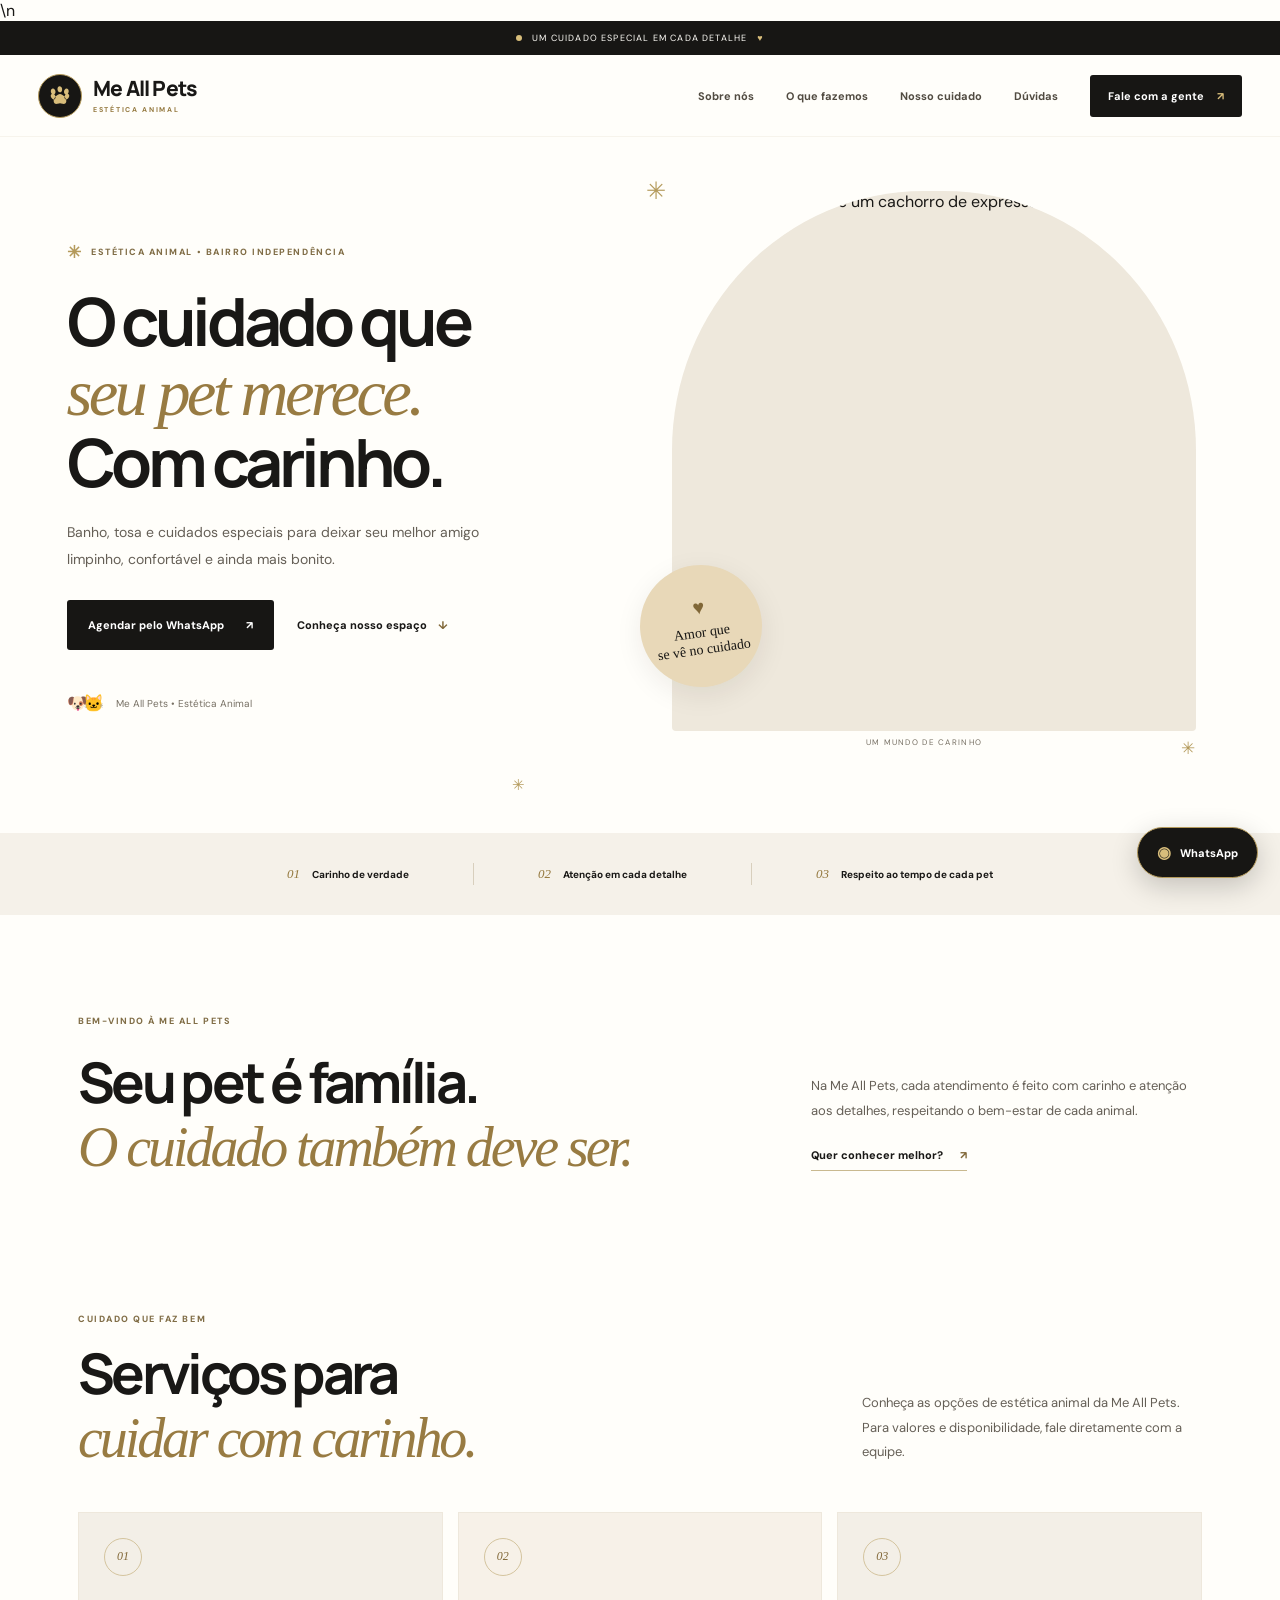
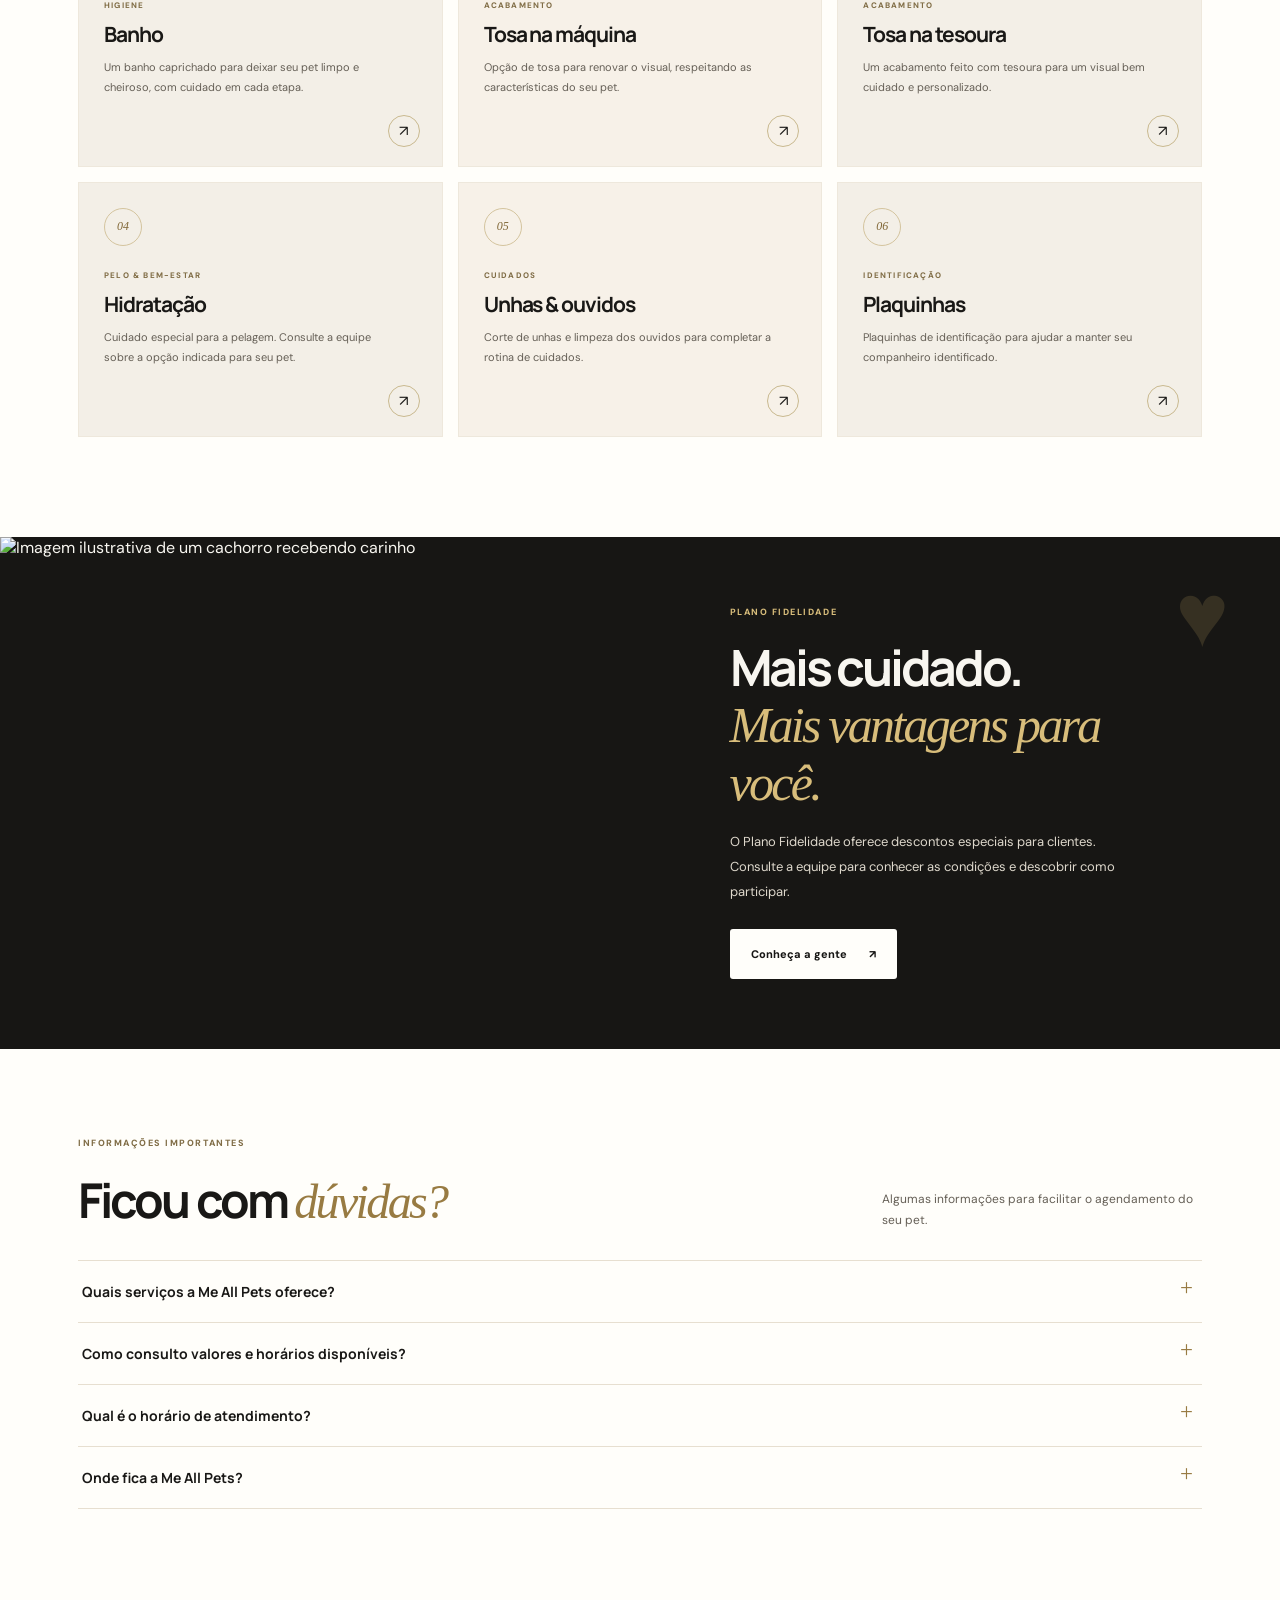
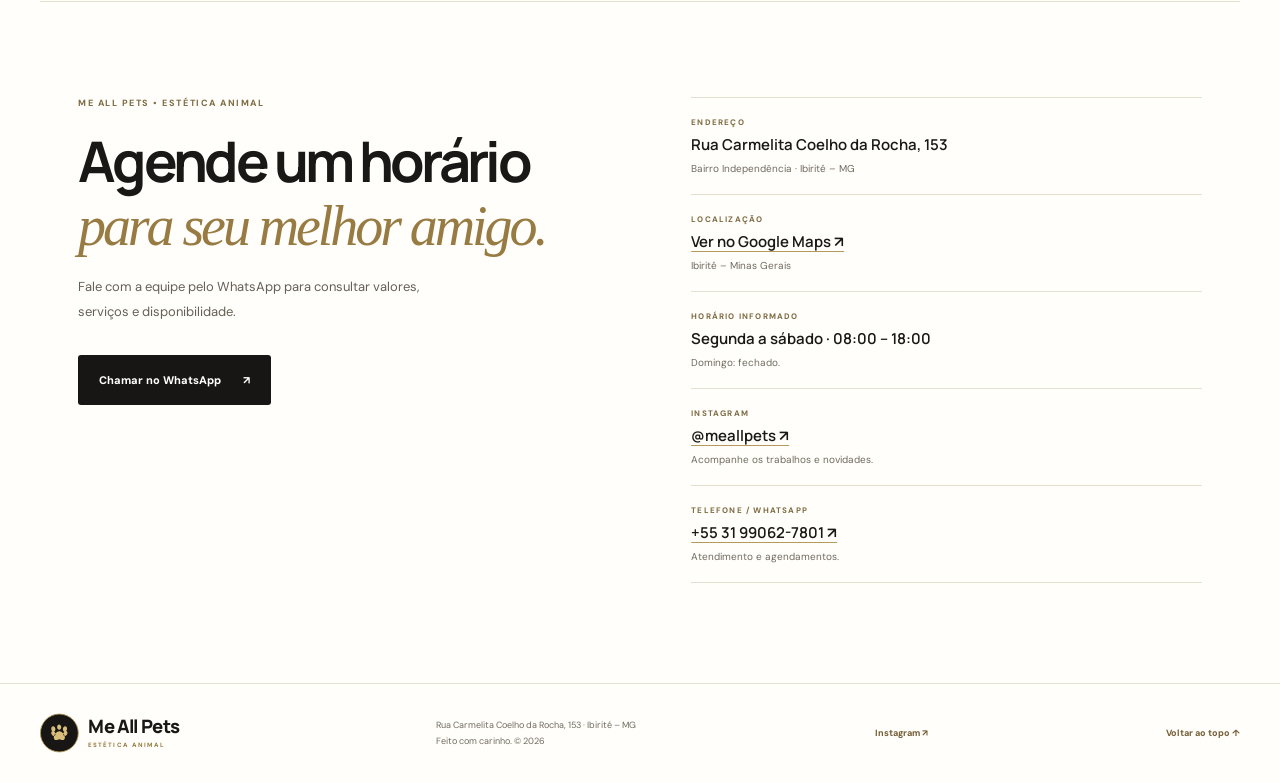
==== commit 2e875eb6: "Finaliza SEO semântico e dados estruturados locais e FAQ" ====
--- a/index.html
+++ b/index.html
@@ -14,15 +14,15 @@
   <meta property="og:image" content="https://images.unsplash.com/photo-1543466835-00a7907e9de1?auto=format&fit=crop&w=1200&q=85">
   <meta name="twitter:card" content="summary_large_image">
   <meta name="description" content="Me All Pets em Ibirité, MG: banho e tosa na máquina ou tesoura, hidratação, corte de unhas, limpeza dos ouvidos e plaquinhas.">
-  <title>Me All Pets | Estética Animal</title>
+  <title>Me All Pets | Banho e Tosa em Ibirité – MG</title>
   <link rel="preconnect" href="https://fonts.googleapis.com">
   <link rel="preconnect" href="https://fonts.gstatic.com" crossorigin>
   <link href="https://fonts.googleapis.com/css2?family=DM+Sans:wght@400;500;600;700&family=Manrope:wght@400;500;600;700;800&display=swap" rel="stylesheet">
   <link rel="stylesheet" href="styles.css">
   <link rel="icon" href="favicon.svg" type="image/svg+xml">
   <link rel="canonical" href="https://crypto-site-ca34f4.netlify.app/">
-  <script type="application/ld+json">{"@context":"https://schema.org","@type":"PetStore","name":"Me All Pets","description":"Estética animal em Ibirité, MG: banho, tosa, hidratação, corte de unhas e limpeza dos ouvidos.","telephone":"+55 31 99062-7801","address":{"@type":"PostalAddress","streetAddress":"Rua Carmelita Coelho da Rocha, 153","addressLocality":"Ibirité","addressRegion":"MG","addressCountry":"BR"},"openingHours":["Mo-Sa 08:00-18:00"],"url":"https://crypto-site-ca34f4.netlify.app/","sameAs":["https://www.instagram.com/meallpets/"],"hasOfferCatalog":{"@type":"OfferCatalog","name":"Serviços de estética animal","itemListElement":[{"@type":"OfferCatalog","name":"Banho e tosa"},{"@type":"OfferCatalog","name":"Hidratação"},{"@type":"OfferCatalog","name":"Corte de unhas e limpeza dos ouvidos"},{"@type":"OfferCatalog","name":"Plaquinhas de identificação"}]}}</script>
-</head>
+  <script type="application/ld+json">{"@context":"https://schema.org","@type":"LocalBusiness","name":"Me All Pets","description":"Estética animal em Ibirité, MG: banho, tosa, hidratação, corte de unhas e limpeza dos ouvidos.","telephone":"+55 31 99062-7801","address":{"@type":"PostalAddress","streetAddress":"Rua Carmelita Coelho da Rocha, 153","addressLocality":"Ibirité","addressRegion":"MG","addressCountry":"BR"},"openingHoursSpecification":[{"@type":"OpeningHoursSpecification","dayOfWeek":["Monday","Tuesday","Wednesday","Thursday","Friday","Saturday"],"opens":"08:00","closes":"18:00"}],"url":"https://crypto-site-ca34f4.netlify.app/","sameAs":["https://www.instagram.com/meallpets/"],"hasOfferCatalog":{"@type":"OfferCatalog","name":"Serviços de estética animal","itemListElement":[{"@type":"OfferCatalog","name":"Banho e tosa"},{"@type":"OfferCatalog","name":"Hidratação"},{"@type":"OfferCatalog","name":"Corte de unhas e limpeza dos ouvidos"},{"@type":"OfferCatalog","name":"Plaquinhas de identificação"}]}}</script>
+  <script type="application/ld+json">{"@context":"https://schema.org","@type":"FAQPage","mainEntity":[{"@type":"Question","name":"Quais serviços a Me All Pets oferece?","acceptedAnswer":{"@type":"Answer","text":"Banho, banho e tosa na máquina, banho e tosa na tesoura, hidratação, corte de unhas, limpeza dos ouvidos e plaquinhas de identificação."}},{"@type":"Question","name":"Como consulto valores e horários disponíveis?","acceptedAnswer":{"@type":"Answer","text":"Entre em contato pelo WhatsApp para consultar valores e disponibilidade."}},{"@type":"Question","name":"Qual é o horário de atendimento?","acceptedAnswer":{"@type":"Answer","text":"De segunda a sábado, das 08:00 às 18:00. Aos domingos, a empresa não abre."}}]}</script>\n</head>
 <body>
   <a class="skip-link" href="#conteudo">Pular para o conteúdo</a>
   <div class="announcement"><span class="announcement-dot"></span> Um cuidado especial em cada detalhe <span class="announcement-heart">♥</span></div>
--- a/styles.css
+++ b/styles.css
@@ -1,55 +1,183 @@
-:root{--ink:#1d1b18;--muted:#68635b;--cream:#fffdf9;--green:#eee9df;--deep:#191816;--peach:#f3e8dc;--lilac:#eeeae3;--line:#e4ded3;--gold:#b49a5b;--serif:Georgia,"Times New Roman",serif}*{box-sizing:border-box}html{scroll-behavior:smooth}body{margin:0;background:var(--cream);color:var(--ink);font-family:"DM Sans",sans-serif}a{color:inherit;text-decoration:none}.announcement{height:34px;background:var(--deep);color:#fffdf9;display:flex;align-items:center;justify-content:center;gap:9px;font-size:10px;letter-spacing:.11em;text-transform:uppercase}.announcement-dot{width:6px;height:6px;border-radius:50%;background:var(--gold)}.announcement-heart{color:#e6b6a1}.site-header{height:86px;max-width:1240px;padding:0 34px;margin:auto;display:flex;align-items:center;justify-content:space-between}.brand{display:flex;align-items:center;gap:10px;font-family:"Manrope",sans-serif;font-size:21px;font-weight:700;line-height:1;letter-spacing:-.7px}.brand-mark{width:43px;height:43px;border-radius:50%;background:#fff;color:var(--gold);border:1px solid #e6dfcf;display:grid;place-items:center;font-size:25px}.brand-light{font-weight:500;color:#829080}.brand small{display:block;font:600 7px "DM Sans",sans-serif;letter-spacing:1.6px;margin-top:6px;color:#778176}.main-nav{display:flex;align-items:center;gap:36px;font-size:12px;font-weight:600}.main-nav>a:not(.nav-cta){color:#566057}.main-nav>a:hover,.text-link:hover,.under-link:hover{color:#a46d54}.nav-cta{background:var(--deep);color:white;padding:14px 19px;border-radius:3px}.nav-cta span{margin-left:12px}.menu-toggle{display:none}.hero{max-width:1240px;margin:auto;padding:52px 34px 70px;display:grid;grid-template-columns:1fr 1fr;align-items:center;gap:55px;position:relative;overflow:hidden}.hero-copy{padding:20px 0 10px 5.5%}.eyebrow,.section-kicker{font-size:10px;font-weight:700;letter-spacing:.16em;color:#788477}.eyebrow{display:flex;align-items:center;gap:9px;margin-bottom:24px}.eyebrow span{color:var(--gold);font-size:17px}h1,h2,h3,p{margin-top:0}h1,h2{font-family:"Manrope",sans-serif;font-weight:600;letter-spacing:-.065em}h1{font-size:clamp(43px,5vw,68px);line-height:1.08;margin-bottom:23px}h1 em,h2 em{font-family:var(--serif);font-weight:400;color:#9b8049;letter-spacing:-.055em} .hero-copy>p{max-width:420px;color:var(--muted);font-size:14px;line-height:1.9;margin-bottom:28px}.hero-actions{display:flex;align-items:center;gap:25px;flex-wrap:wrap}.button{min-height:49px;padding:0 21px;display:inline-flex;align-items:center;justify-content:center;gap:25px;font-size:12px;font-weight:700;border-radius:3px;transition:transform .2s,background .2s}.button:hover{transform:translateY(-3px)}.button-dark{background:var(--deep);color:#fff}.button-dark:hover{background:#22382b}.button-light{background:var(--cream);color:var(--deep)}.text-link,.under-link{font-size:11px;font-weight:700}.text-link span{margin-left:8px}.hero-note{display:flex;align-items:center;gap:12px;margin-top:47px;color:#81887f;font-size:10px}.note-avatars{font-size:17px;letter-spacing:-5px;padding-right:5px}.hero-visual{position:relative;padding:0 8% 28px 0}.hero-image-wrap{height:490px;overflow:hidden;border-radius:48% 48% 4px 4px;background:#e4d8c8}.hero-image-wrap img,.care-photo img{width:100%;height:100%;object-fit:cover;display:block}.hero-image-wrap img{object-position:52% center}.floating-sticker{position:absolute;left:-34px;bottom:75px;width:126px;height:126px;border-radius:50%;background:#e6d5b3;display:flex;flex-direction:column;justify-content:center;align-items:center;text-align:center;color:var(--deep);transform:rotate(-9deg)}.floating-sticker span{font-size:20px;margin-bottom:5px}.floating-sticker strong{font-family:var(--serif);font-size:14px;font-weight:400;line-height:1.15}.image-caption{position:absolute;bottom:0;right:8%;width:58%;display:flex;justify-content:space-between;font-size:8px;letter-spacing:.16em;color:#7d877d}.image-caption span:last-child{font-size:17px;color:var(--gold)}.hero-spark{position:absolute;color:#c8957a}.spark-one{top:44px;right:48%;font-size:24px}.spark-two{bottom:38px;left:40%;font-size:15px}.trust-strip{background:#eeeae2;min-height:84px;display:flex;align-items:center;justify-content:center;gap:55px;padding:20px}.trust-strip div{display:flex;align-items:center;gap:13px}.trust-strip div span{font:italic 13px var(--serif);color:#9b8049}.trust-strip strong{font-size:11px;font-weight:600}.trust-strip i{height:23px;width:1px;background:#cbd4c8}.section-pad{max-width:1170px;margin:auto;padding:105px 34px}.intro .section-kicker{margin-bottom:25px}.intro-grid{display:grid;grid-template-columns:1.3fr .7fr;gap:80px;align-items:end}.intro h2,.section-heading h2,.care-copy h2,.contact h2{font-size:clamp(35px,4.3vw,54px);line-height:1.14;margin:0}.intro-text{max-width:360px;padding-bottom:7px}.intro-text p,.section-heading>p,.care-copy>p,.contact-main>p{font-size:13px;line-height:1.9;color:var(--muted);margin-bottom:20px}.under-link{display:inline-block;border-bottom:1px solid #b7bcb1;padding-bottom:8px}.under-link span{margin-left:14px}.services{padding-top:48px}.section-heading{display:flex;align-items:end;justify-content:space-between;gap:50px;margin-bottom:43px}.section-heading .section-kicker{margin-bottom:17px}.section-heading>p{max-width:310px;margin-bottom:5px}.service-grid{display:grid;grid-template-columns:repeat(3,1fr);gap:17px}.service-card{min-height:280px;padding:27px 27px 25px;position:relative}.service-green{background:#eeeae2}.service-peach{background:#f3e8dc}.service-lilac{background:#eeeae2}.service-icon{font-size:24px;color:#9b8049;margin-bottom:27px}.service-number{font-size:8px;letter-spacing:.15em;color:#7e897c;margin-bottom:12px}.service-card h3{font:500 23px "Manrope",sans-serif;letter-spacing:-.05em;margin-bottom:12px}.service-card p{max-width:270px;font-size:11px;line-height:1.8;color:#68736a}.service-card>a{position:absolute;right:25px;bottom:24px;width:32px;height:32px;border:1px solid #b9c2b5;border-radius:50%;display:grid;place-items:center;font-size:15px;transition:all .2s}.service-card>a:hover{background:var(--deep);color:white}.care-banner{background:var(--deep);color:#f8f6f0;display:grid;grid-template-columns:1fr 1fr;min-height:425px;position:relative;overflow:hidden}.care-photo{min-height:425px}.care-photo img{object-position:center 45%}.care-copy{padding:75px clamp(35px,7vw,100px);align-self:center;position:relative;z-index:1}.care-copy .section-kicker{color:#c3cdbd;margin-bottom:22px}.care-copy h2{font-size:clamp(34px,4vw,49px);margin-bottom:20px}.care-copy h2 em{color:#d9c18a}.care-copy>p{color:#d0d9ce;max-width:390px;margin-bottom:25px}.care-decoration{position:absolute;right:4%;top:4%;font-size:90px;color:#506755;opacity:.5}.contact{display:grid;grid-template-columns:1fr 1fr;gap:100px;padding-top:110px;padding-bottom:100px}.contact-main .section-kicker{margin-bottom:22px}.contact h2{margin-bottom:18px}.contact-main>p{max-width:350px}.contact-main .button{margin-top:10px}.contact-details{border-top:1px solid var(--line)}.detail-row{padding:22px 0;border-bottom:1px solid var(--line);display:flex;flex-direction:column;gap:7px}.detail-row>span{font-size:8px;letter-spacing:.15em;color:#899187}.detail-row strong{font:500 17px "Manrope",sans-serif}.detail-row small{font-size:10px;color:#899187}.footer{border-top:1px solid var(--line);min-height:92px;padding:20px max(34px,calc((100vw - 1170px)/2));display:flex;align-items:center;justify-content:space-between;color:#879087;font-size:9px}.brand-footer{color:var(--ink);transform:scale(.85);transform-origin:left center}.footer>a:last-child{font-weight:700;color:#58675a}
-@media(max-width:760px){.site-header{height:72px;padding:0 22px}.menu-toggle{display:flex;width:39px;height:39px;border:1px solid var(--line);background:transparent;border-radius:50%;align-items:center;justify-content:center;flex-direction:column;gap:5px}.menu-toggle span{width:15px;height:1px;background:var(--ink)}.main-nav{display:none;position:absolute;top:106px;left:0;right:0;z-index:10;background:var(--cream);padding:20px 24px 25px;box-shadow:0 12px 20px #24332612;flex-direction:column;align-items:stretch;gap:20px}.main-nav.open{display:flex}.nav-cta{text-align:center}.hero{padding:35px 22px 52px;grid-template-columns:1fr;gap:32px}.hero-copy{padding:0}.hero-copy>p{font-size:13px}.hero-note{margin-top:30px}.hero-visual{padding:0 8% 28px 4%}.hero-image-wrap{height:390px}.floating-sticker{left:-8px;bottom:66px;width:105px;height:105px}.floating-sticker strong{font-size:12px}.image-caption{right:8%;width:70%}.spark-one{top:48%;right:6%}.spark-two{left:75%;bottom:12px}.trust-strip{gap:14px;align-items:flex-start;flex-direction:column;padding:23px 28px}.trust-strip i{display:none}.trust-strip div{gap:12px}.section-pad{padding:75px 22px}.intro-grid,.contact{grid-template-columns:1fr;gap:28px}.intro-grid{gap:23px}.intro-text{max-width:460px}.services{padding-top:15px}.section-heading{display:block;margin-bottom:28px}.section-heading>p{margin-top:18px}.service-grid{grid-template-columns:1fr;gap:12px}.service-card{min-height:235px}.care-banner{grid-template-columns:1fr}.care-photo{min-height:280px;height:280px}.care-copy{padding:48px 25px 55px}.care-decoration{top:265px;right:20px}.contact{gap:45px;padding-top:75px;padding-bottom:75px}.footer{padding:20px 22px;gap:10px;flex-wrap:wrap}.footer>span{order:3;width:100%;text-align:center}}@media(min-width:761px) and (max-width:980px){.main-nav{gap:18px}.hero{gap:25px}.hero-image-wrap{height:420px}.hero-copy{padding-left:0}.trust-strip{gap:25px}.contact{gap:45px}}@media(prefers-reduced-motion:reduce){html{scroll-behavior:auto}*,*::before,*::after{transition:none!important}}
-/* Acessibilidade, identidade da marca e contato rápido */
-.skip-link{position:absolute;left:12px;top:-60px;z-index:1000;background:#fff;color:#171717;padding:12px 16px;border:2px solid var(--gold);border-radius:4px;font-weight:700}
+:root{color-scheme:light;--ink:#191816;--muted:#655f56;--paper:#fffefa;--cream:#f5f1e9;--gold:#b49a5b;--gold-dark:#806737;--line:#e7dfd0;--serif:Georgia,"Times New Roman",serif;--sans:"DM Sans",Arial,sans-serif;--display:"Manrope",var(--sans)}
+*{box-sizing:border-box}
+html{scroll-behavior:smooth;scroll-padding-top:100px}
+body{margin:0;background:var(--paper);color:var(--ink);font-family:var(--sans);-webkit-font-smoothing:antialiased}
+img{max-width:100%}
+a{color:inherit;text-decoration:none}
+button,a{-webkit-tap-highlight-color:transparent}
+::selection{background:#d9c18a;color:#171614}
+.skip-link{position:absolute;left:14px;top:-70px;z-index:1000;background:#fff;padding:12px 16px;border:2px solid var(--gold);border-radius:4px;font-weight:700}
 .skip-link:focus{top:12px}
 :focus-visible{outline:3px solid var(--gold);outline-offset:4px}
-.floating-whatsapp{position:fixed;right:22px;bottom:22px;z-index:30;display:inline-flex;align-items:center;gap:9px;padding:14px 19px;border-radius:999px;background:#191816;color:#fff;font-size:12px;font-weight:700;box-shadow:0 8px 28px #0003;border:1px solid #b49a5b;transition:transform .2s,background .2s}
-.floating-whatsapp:hover{transform:translateY(-3px);background:#343027}
-.floating-whatsapp span{color:#d9c18a;font-size:16px}
+.announcement{min-height:34px;background:#171614;color:#fffdf8;display:flex;align-items:center;justify-content:center;gap:10px;padding:7px 16px;text-align:center;font-size:9px;letter-spacing:.13em;text-transform:uppercase}
+.announcement-dot{width:6px;height:6px;border-radius:50%;background:#d8bd7b}
+.announcement-heart{color:#d8bd7b}
+.site-header{height:82px;max-width:1280px;padding:0 38px;margin:auto;display:flex;align-items:center;justify-content:space-between;background:var(--paper);position:sticky;top:0;z-index:50;border-bottom:1px solid #e7dfd055}
+.brand{display:flex;align-items:center;gap:11px;font-family:var(--display);font-size:21px;font-weight:800;line-height:1;letter-spacing:-.8px;white-space:nowrap}
+.brand-mark{width:44px;height:44px;border-radius:50%;background:#171614;color:#d8bd7b;border:1px solid var(--gold);display:grid;place-items:center;padding:8px;flex:none}
+.brand-mark svg{width:100%;height:100%;fill:currentColor}
+.brand small{display:block;font:700 7px var(--sans);letter-spacing:1.7px;margin-top:6px;color:#94783e}
+.main-nav{display:flex;align-items:center;gap:clamp(16px,2.5vw,34px);font-size:11px;font-weight:700}
+.main-nav>a:not(.nav-cta){color:#514b41;transition:color .2s}
+.main-nav>a:hover{color:var(--gold-dark)}
+.nav-cta{background:#171614;color:#fff;padding:14px 18px;border-radius:3px;transition:background .2s}
+.nav-cta:hover{background:#4a3c20}
+.nav-cta span{margin-left:10px;color:#d8bd7b}
+.menu-toggle{display:none}
+.hero{max-width:1280px;margin:auto;padding:54px 38px 74px;display:grid;grid-template-columns:1fr 1fr;align-items:center;gap:clamp(34px,5vw,72px);position:relative;overflow:hidden}
+.hero-copy{padding:15px 0 10px 5%}
+.eyebrow,.section-kicker{font-size:9px;font-weight:800;letter-spacing:.17em;color:#806d46}
+.eyebrow{display:flex;align-items:center;gap:9px;margin-bottom:23px}
+.eyebrow span{color:var(--gold);font-size:17px}
+h1,h2,h3,p{margin-top:0}
+h1,h2{font-family:var(--display);font-weight:700;letter-spacing:-.065em}
+h1{font-size:clamp(44px,5.2vw,72px);line-height:1.04;margin-bottom:23px}
+h1 em,h2 em{font-family:var(--serif);font-weight:400;font-style:italic;color:#987b42;letter-spacing:-.055em}
+.hero-copy>p{max-width:430px;color:var(--muted);font-size:14px;line-height:1.9;margin-bottom:28px}
+.hero-actions{display:flex;align-items:center;gap:23px;flex-wrap:wrap}
+.button{min-height:50px;padding:0 21px;display:inline-flex;align-items:center;justify-content:center;gap:22px;font-size:11px;font-weight:800;border-radius:3px;transition:transform .2s,background .2s}
+.button:hover{transform:translateY(-2px)}
+.button-dark{background:#171614;color:#fff}
+.button-dark:hover{background:#4a3c20}
+.button-light{background:var(--paper);color:#171614}
+.text-link,.under-link{font-size:11px;font-weight:800}
+.text-link span{margin-left:8px;color:var(--gold-dark)}
+.hero-note{display:flex;align-items:center;gap:12px;margin-top:42px;color:#777064;font-size:10px}
+.note-avatars{font-size:17px;letter-spacing:-5px;padding-right:5px}
+.hero-visual{position:relative;padding:0 8% 28px 0}
+.hero-image-wrap{height:clamp(390px,43vw,540px);overflow:hidden;border-radius:48% 48% 4px 4px;background:#eee8dc}
+.hero-image-wrap img,.care-photo img{width:100%;height:100%;object-fit:cover;display:block}
+.hero-image-wrap img{object-position:52% center}
+.floating-sticker{position:absolute;left:-32px;bottom:72px;width:122px;height:122px;border-radius:50%;background:#e8d8b8;display:flex;flex-direction:column;justify-content:center;align-items:center;text-align:center;color:#171614;transform:rotate(-8deg);box-shadow:0 8px 28px #211a1014}
+.floating-sticker span{font-size:20px;margin-bottom:5px;color:#806737}
+.floating-sticker strong{font:400 14px/1.18 var(--serif)}
+.image-caption{position:absolute;bottom:0;right:8%;width:58%;display:flex;justify-content:space-between;font-size:8px;letter-spacing:.16em;color:#777064}
+.image-caption span:last-child{font-size:17px;color:var(--gold)}
+.hero-spark{position:absolute;color:#b49a5b}
+.spark-one{top:38px;right:48%;font-size:24px}
+.spark-two{bottom:38px;left:40%;font-size:15px}
+.trust-strip{background:var(--cream);min-height:82px;display:flex;align-items:center;justify-content:center;gap:clamp(22px,5vw,65px);padding:20px 24px}
+.trust-strip div{display:flex;align-items:center;gap:12px}
+.trust-strip div span{font:italic 13px var(--serif);color:#94783e}
+.trust-strip strong{font-size:10px;font-weight:700}
+.trust-strip i{height:22px;width:1px;background:#d8cfbd}
+.section-pad{max-width:1200px;margin:auto;padding:100px 38px}
+.intro .section-kicker{margin-bottom:24px}
+.intro-grid{display:grid;grid-template-columns:1.25fr .75fr;gap:80px;align-items:end}
+.intro h2,.section-heading h2,.care-copy h2,.contact h2{font-size:clamp(36px,4.4vw,56px);line-height:1.12;margin:0}
+.intro-text{max-width:380px;padding-bottom:7px}
+.intro-text p,.section-heading>p,.care-copy>p,.contact-main>p{font-size:13px;line-height:1.9;color:var(--muted);margin-bottom:20px}
+.under-link{display:inline-block;border-bottom:1px solid #c9b98f;padding-bottom:8px}
+.under-link span{margin-left:14px;color:var(--gold-dark)}
+.services{padding-top:35px}
+.section-heading{display:flex;align-items:end;justify-content:space-between;gap:50px;margin-bottom:42px}
+.section-heading .section-kicker{margin-bottom:17px}
+.section-heading>p{max-width:340px;margin-bottom:5px}
+.service-grid{display:grid;grid-template-columns:repeat(3,minmax(0,1fr));gap:15px}
+.service-card{min-height:255px;padding:25px 25px 54px;position:relative;background:#f3efe7;border:1px solid #eee8dc;transition:transform .2s,box-shadow .2s}
+.service-card:nth-child(3n+2){background:#f7f1e8}
+.service-card:hover{transform:translateY(-4px);box-shadow:0 14px 30px #241d1010}
+.service-icon{display:grid;place-items:center;width:38px;height:38px;border:1px solid #d4c49e;border-radius:50%;font:italic 12px var(--serif);color:#806737;margin-bottom:24px}
+.service-number{font-size:8px;font-weight:800;letter-spacing:.15em;color:#806d46;margin-bottom:10px}
+.service-card h3{font:700 21px var(--display);letter-spacing:-.05em;margin-bottom:10px}
+.service-card p{max-width:290px;font-size:11px;line-height:1.8;color:#655f56;margin-bottom:0}
+.service-card>a{position:absolute;right:22px;bottom:19px;width:32px;height:32px;border:1px solid #c9b98f;border-radius:50%;display:grid;place-items:center;font-size:15px;transition:all .2s}
+.service-card>a:hover{background:#171614;color:#fff;border-color:#171614}
+.care-banner{background:#171614;color:#f8f6f0;display:grid;grid-template-columns:1fr 1fr;min-height:420px;position:relative;overflow:hidden}
+.care-photo{min-height:420px}
+.care-photo img{object-position:center 45%}
+.care-copy{padding:68px clamp(35px,7vw,100px);align-self:center;position:relative;z-index:1}
+.care-copy .section-kicker{color:#d8bd7b;margin-bottom:21px}
+.care-copy h2{font-size:clamp(34px,4vw,50px);margin-bottom:19px}
+.care-copy h2 em{color:#d8bd7b}
+.care-copy>p{color:#ded8cc;max-width:390px;margin-bottom:25px}
+.care-decoration{position:absolute;right:4%;top:4%;font-size:90px;color:#b49a5b;opacity:.2}
+.faq{padding-top:88px;padding-bottom:92px}
+.faq-heading{display:flex;justify-content:space-between;align-items:end;gap:35px;margin:18px 0 28px}
+.faq-heading h2{font:700 clamp(32px,4vw,48px) var(--display);letter-spacing:-.06em;margin:0}
+.faq-heading h2 em{font:italic 400 clamp(32px,4vw,48px) var(--serif);color:#987b42}
+.faq-heading>p{max-width:320px;color:var(--muted);font-size:12px;line-height:1.8;margin:0}
+.faq-list{border-top:1px solid var(--line)}
+.faq-list details{border-bottom:1px solid var(--line);padding:19px 4px}
+.faq-list summary{cursor:pointer;list-style:none;font:700 14px var(--display);padding:2px 34px 2px 0;position:relative}
+.faq-list summary::-webkit-details-marker{display:none}
+.faq-list summary:after{content:"+";position:absolute;right:5px;top:-5px;font:400 23px var(--serif);color:#987b42}
+.faq-list details[open] summary:after{content:"−"}
+.faq-list details p{font-size:12px;line-height:1.85;color:var(--muted);max-width:760px;margin:13px 0 0}
+.contact{display:grid;grid-template-columns:1fr 1fr;gap:clamp(45px,8vw,105px);padding-top:95px;padding-bottom:100px;border-top:1px solid var(--line)}
+.contact-main .section-kicker{margin-bottom:21px}
+.contact h2{margin-bottom:18px}
+.contact-main>p{max-width:370px}
+.contact-main .button{margin-top:10px}
+.contact-details{border-top:1px solid var(--line)}
+.detail-row{padding:19px 0;border-bottom:1px solid var(--line);display:flex;flex-direction:column;gap:7px}
+.detail-row>span{font-size:8px;font-weight:800;letter-spacing:.15em;color:#806d46}
+.detail-row strong{font:600 15px var(--display)}
+.detail-row small{font-size:10px;color:#716b60}
 .detail-row a{text-decoration:underline;text-decoration-color:var(--gold);text-underline-offset:4px}
-.detail-row a:hover{color:#8c713d}
-@media(max-width:760px){.floating-whatsapp{right:14px;bottom:14px;padding:13px 16px}.main-nav{top:106px}}
-@media(prefers-reduced-motion:reduce){.floating-whatsapp{transition:none}}
-
-
-/* Refinamento visual: identidade preto, dourado e marfim */
-:root{--ink:#191816;--muted:#625e57;--cream:#fffefa;--green:#f3efe7;--deep:#171614;--peach:#f5eee2;--lilac:#f0ece4;--line:#e6dfd2;--gold:#b49a5b}
-.announcement{background:#171614}
-.brand-mark{background:#171614;color:#d8bd7b;border-color:#b49a5b}
-.brand small{color:#9a804b}
-.main-nav>a:not(.nav-cta){color:#514b41}
-.main-nav>a:hover,.text-link:hover,.under-link:hover{color:#9a7839}
-.nav-cta,.button-dark{background:#171614}
-.nav-cta:hover,.button-dark:hover{background:#4a3c20}
-.hero-image-wrap{background:#eee8dc}
-.trust-strip{background:#f1ede5}
-.trust-strip i{background:#d9cfbc}
-.trust-strip div span,.service-icon,.image-caption span:last-child{color:#9a8045}
-.service-green,.service-lilac{background:#f1ede5}
-.service-peach{background:#f5eee2}
-.service-number{color:#8a7446}
-.service-card p{color:#625e57}
-.service-card>a{border-color:#c8b88f}
-.care-banner{background:#171614}
-.care-copy .section-kicker{color:#d7c18c}
-.care-copy h2 em{color:#d8bd7b}
-.care-copy>p{color:#e1ddd4}
-.care-decoration{color:#b49a5b;opacity:.22}
-.detail-row>span{color:#8c7950}
-.detail-row small{color:#716b60}
-.footer{color:#716b60}
-.footer>a:last-child{color:#766039}
-.faq{padding-top:20px;padding-bottom:95px}
-.faq-heading{display:flex;justify-content:space-between;align-items:end;gap:35px;margin:18px 0 28px}
-.faq-heading h2{font:600 clamp(32px,4vw,48px) "Manrope",sans-serif;letter-spacing:-.06em;margin:0}
-.faq-heading h2 em{font:400 italic clamp(32px,4vw,48px) Georgia,serif;color:#9b8049}
-.faq-heading>p{max-width:300px;color:var(--muted);font-size:12px;line-height:1.8;margin:0}
-.faq-list{border-top:1px solid var(--line)}
-.faq-list details{border-bottom:1px solid var(--line);padding:20px 4px}
-.faq-list summary{cursor:pointer;list-style:none;font:600 15px "Manrope",sans-serif;padding-right:30px;position:relative}
-.faq-list summary::-webkit-details-marker{display:none}
-.faq-list summary:after{content:"+";position:absolute;right:5px;top:-3px;font:400 23px Georgia,serif;color:#9b8049}
-.faq-list details[open] summary:after{content:"−"}
-.faq-list details p{font-size:12px;line-height:1.85;color:var(--muted);max-width:720px;margin:13px 0 0}
-@media(max-width:760px){.faq{padding-top:10px;padding-bottom:70px}.faq-heading{display:block}.faq-heading>p{margin-top:14px}.faq-list summary{font-size:14px}}
+.detail-row a:hover{color:#806737}
+.footer{border-top:1px solid var(--line);min-height:100px;padding:20px max(38px,calc((100vw - 1200px)/2));display:flex;align-items:center;justify-content:space-between;gap:18px;color:#716b60;font-size:9px}
+.footer>span{line-height:1.8}
+.brand-footer{color:var(--ink);transform:scale(.88);transform-origin:left center}
+.footer>a:not(.brand){font-weight:800;color:#766039}
+.floating-whatsapp{position:fixed;right:22px;bottom:22px;z-index:60;display:inline-flex;align-items:center;gap:9px;padding:14px 19px;border-radius:999px;background:#171614;color:#fff;font-size:11px;font-weight:800;box-shadow:0 8px 28px #0003;border:1px solid var(--gold);transition:transform .2s,background .2s}
+.floating-whatsapp:hover{transform:translateY(-3px);background:#3b321f}
+.floating-whatsapp span{color:#d8bd7b;font-size:16px}
+@media(min-width:761px){.site-header{padding-left:38px;padding-right:38px}}
+@media(max-width:980px){.main-nav{gap:16px;font-size:10px}.hero{gap:28px}.hero-copy{padding-left:0}.trust-strip{gap:24px}.contact{gap:45px}.service-card{padding-left:20px;padding-right:20px}}
+@media(max-width:760px){
+ html{scroll-padding-top:78px}
+ .announcement{font-size:8px;letter-spacing:.09em}
+ .site-header{height:72px;padding:0 20px}
+ .brand{font-size:19px}.brand-mark{width:40px;height:40px}
+ .menu-toggle{display:flex;width:40px;height:40px;border:1px solid var(--line);background:transparent;border-radius:50%;align-items:center;justify-content:center;flex-direction:column;gap:5px;cursor:pointer}
+ .menu-toggle span{width:15px;height:1.5px;background:var(--ink);transition:transform .2s}
+ .menu-toggle[aria-expanded=true] span:first-child{transform:translateY(3.25px) rotate(45deg)}
+ .menu-toggle[aria-expanded=true] span:last-child{transform:translateY(-3.25px) rotate(-45deg)}
+ .main-nav{display:none;position:absolute;top:71px;left:0;right:0;z-index:55;background:var(--paper);padding:22px 22px 25px;box-shadow:0 14px 24px #241d1018;flex-direction:column;align-items:stretch;gap:19px;font-size:13px}
+ .main-nav.open{display:flex}
+ .nav-cta{text-align:center}
+ .hero{padding:35px 22px 53px;grid-template-columns:1fr;gap:30px}
+ .hero-copy{padding:0}
+ .eyebrow{font-size:8px;margin-bottom:18px}
+ h1{font-size:clamp(43px,11vw,60px)}
+ .hero-copy>p{font-size:13px}
+ .hero-actions{gap:17px}
+ .hero-note{margin-top:29px}
+ .hero-visual{padding:0 8% 27px 4%}
+ .hero-image-wrap{height:min(108vw,430px)}
+ .floating-sticker{left:-8px;bottom:63px;width:105px;height:105px}
+ .floating-sticker strong{font-size:12px}
+ .image-caption{right:8%;width:70%}
+ .spark-one{top:48%;right:6%}.spark-two{left:75%;bottom:12px}
+ .trust-strip{gap:14px;align-items:flex-start;flex-direction:column;padding:22px 28px}
+ .trust-strip i{display:none}
+ .trust-strip div{gap:12px}
+ .section-pad{padding:72px 22px}
+ .intro-grid,.contact{grid-template-columns:1fr;gap:25px}
+ .intro-grid{gap:22px}
+ .intro-text{max-width:480px}
+ .services{padding-top:15px}
+ .section-heading{display:block;margin-bottom:27px}
+ .section-heading>p{margin-top:17px}
+ .service-grid{grid-template-columns:1fr;gap:11px}
+ .service-card{min-height:205px;padding:21px 22px 48px}
+ .service-icon{margin-bottom:17px}
+ .service-card h3{font-size:20px}
+ .care-banner{grid-template-columns:1fr}
+ .care-photo{min-height:260px;height:260px}
+ .care-copy{padding:45px 25px 50px}
+ .care-decoration{top:245px;right:20px}
+ .faq{padding-top:68px;padding-bottom:70px}
+ .faq-heading{display:block}
+ .faq-heading>p{margin-top:13px}
+ .faq-list summary{font-size:13px}
+ .contact{gap:40px;padding-top:70px;padding-bottom:72px}
+ .detail-row{padding:17px 0}
+ .footer{padding:20px 22px;gap:12px;flex-wrap:wrap}
+ .footer>span{order:3;width:100%;text-align:center}
+ .brand-footer{transform:scale(.82)}
+ .floating-whatsapp{right:14px;bottom:14px;padding:13px 16px}
+}
+@media(max-width:380px){.hero-actions{align-items:flex-start;flex-direction:column}.button{width:100%;justify-content:space-between}.text-link{padding:4px 0}.trust-strip{padding-left:22px}.footer{justify-content:center}.footer>a:not(.brand){font-size:10px}}
+@media(prefers-reduced-motion:reduce){html{scroll-behavior:auto}*,*::before,*::after{transition:none!important;animation:none!important}}
